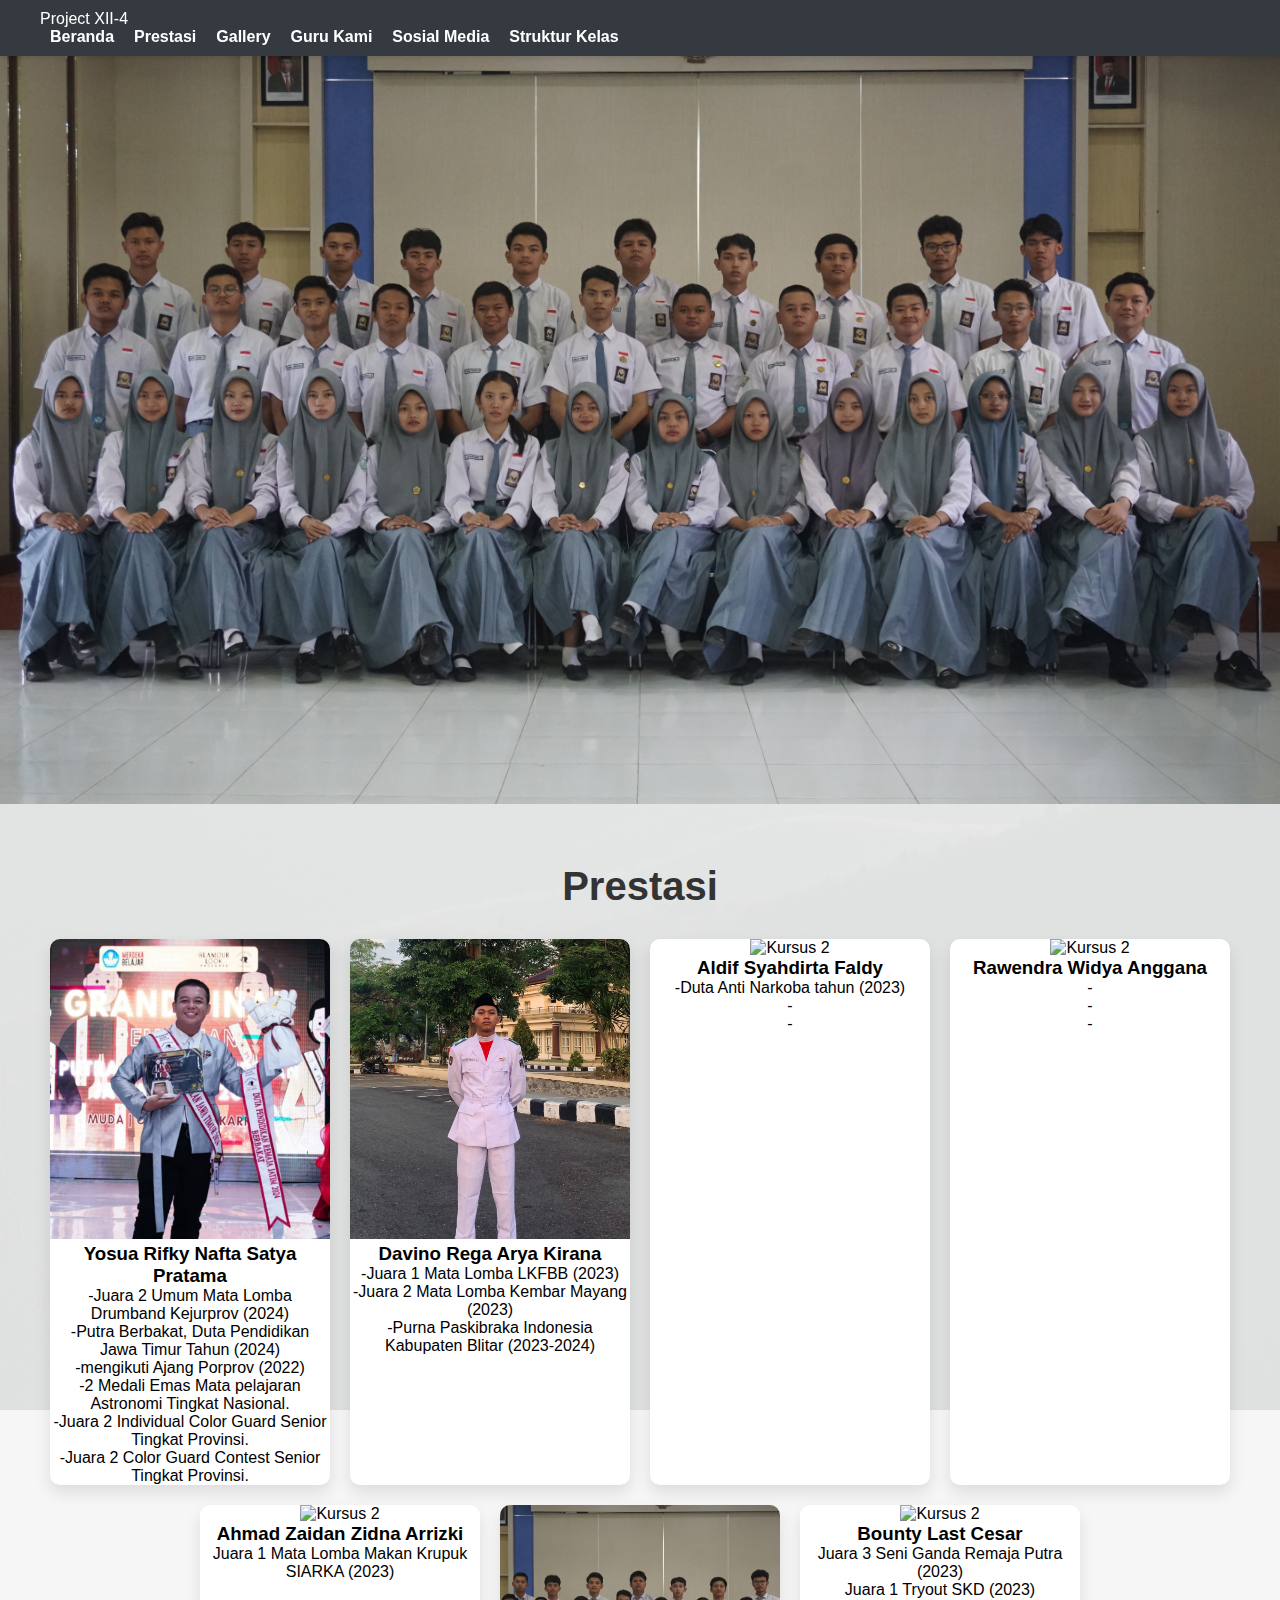
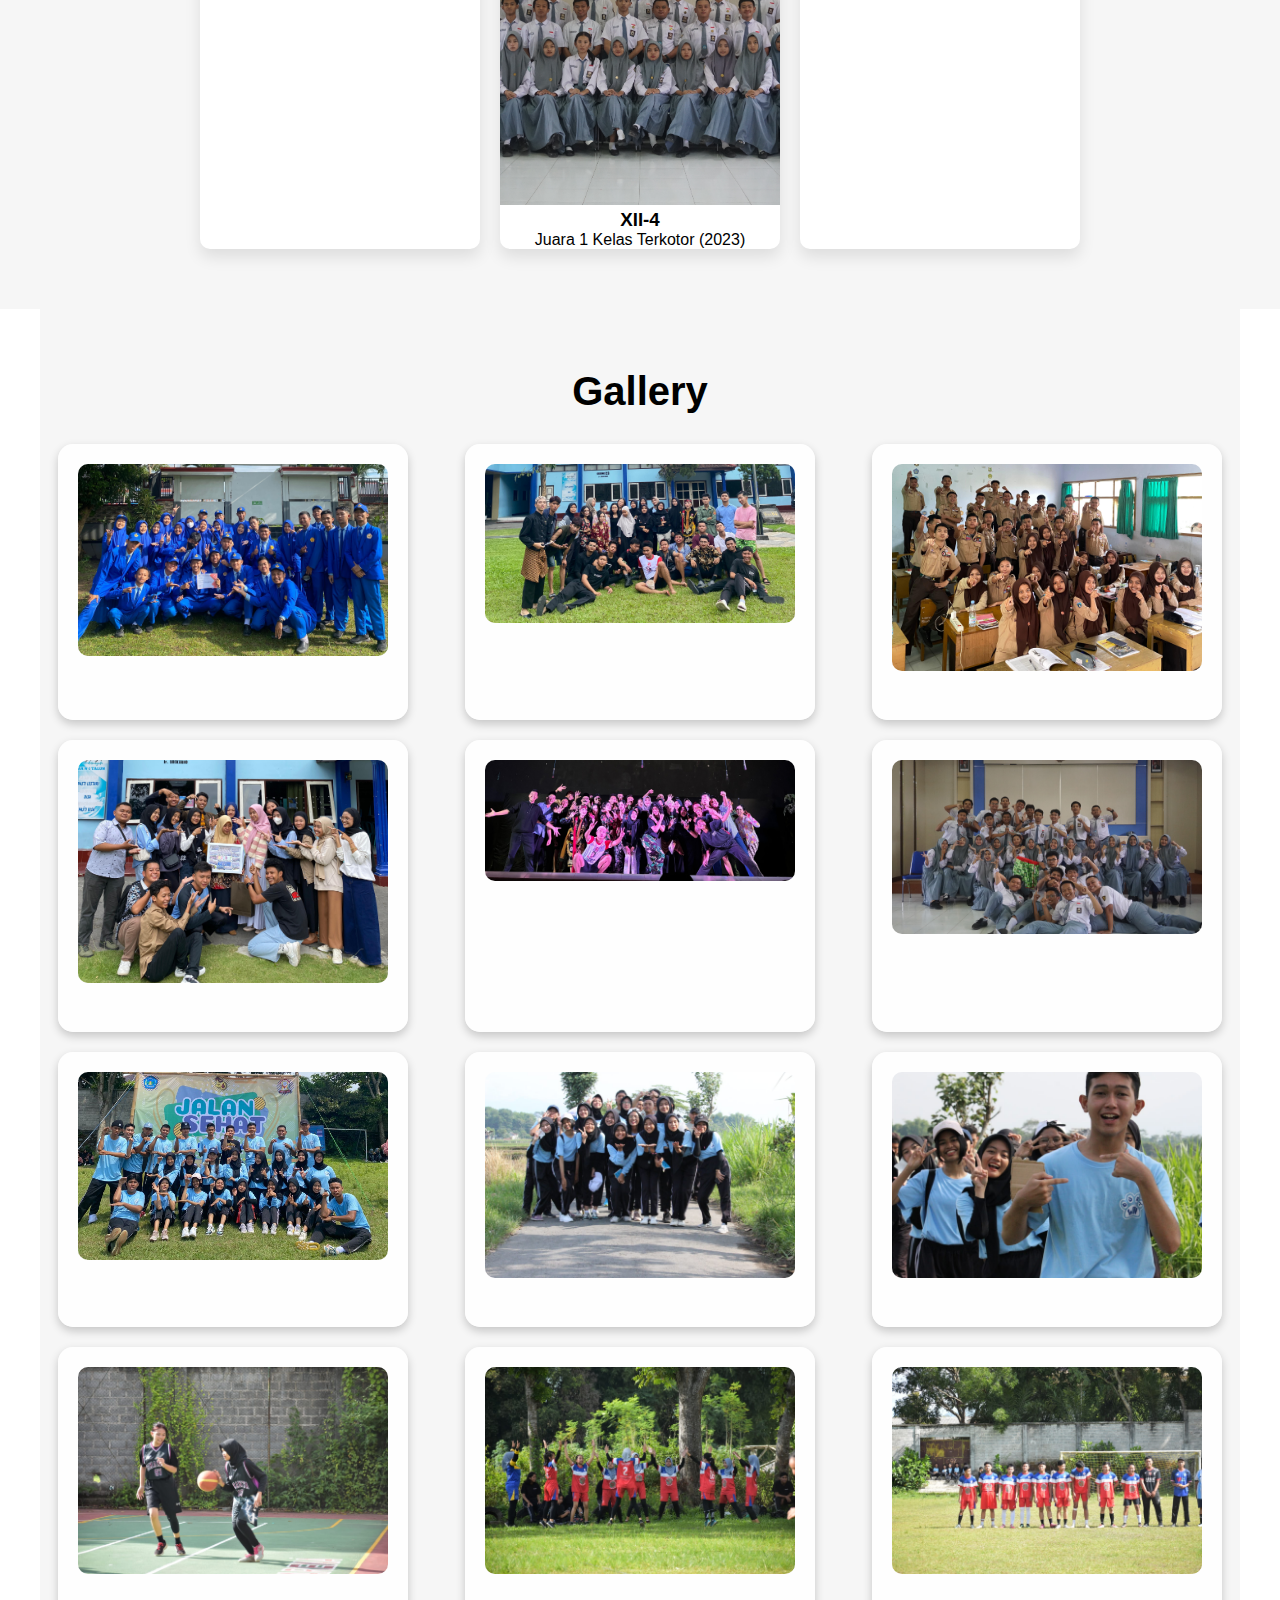
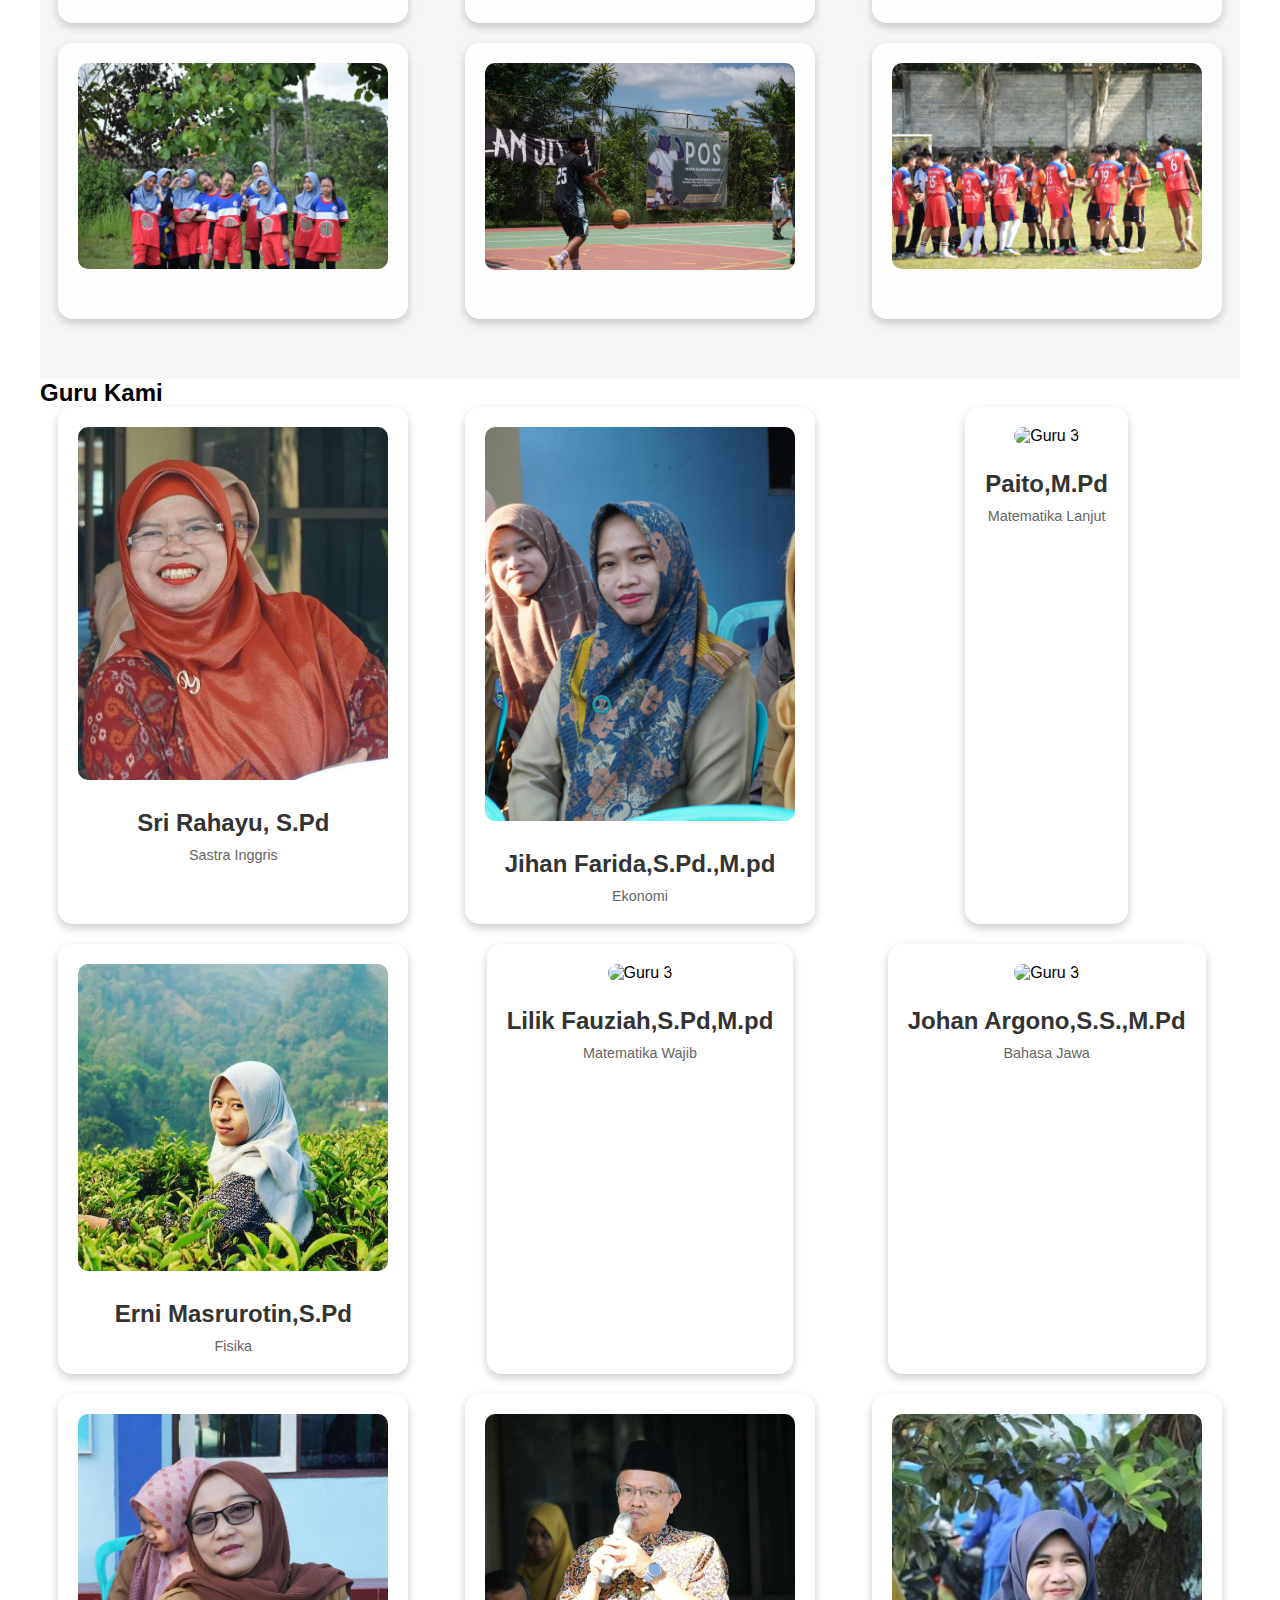
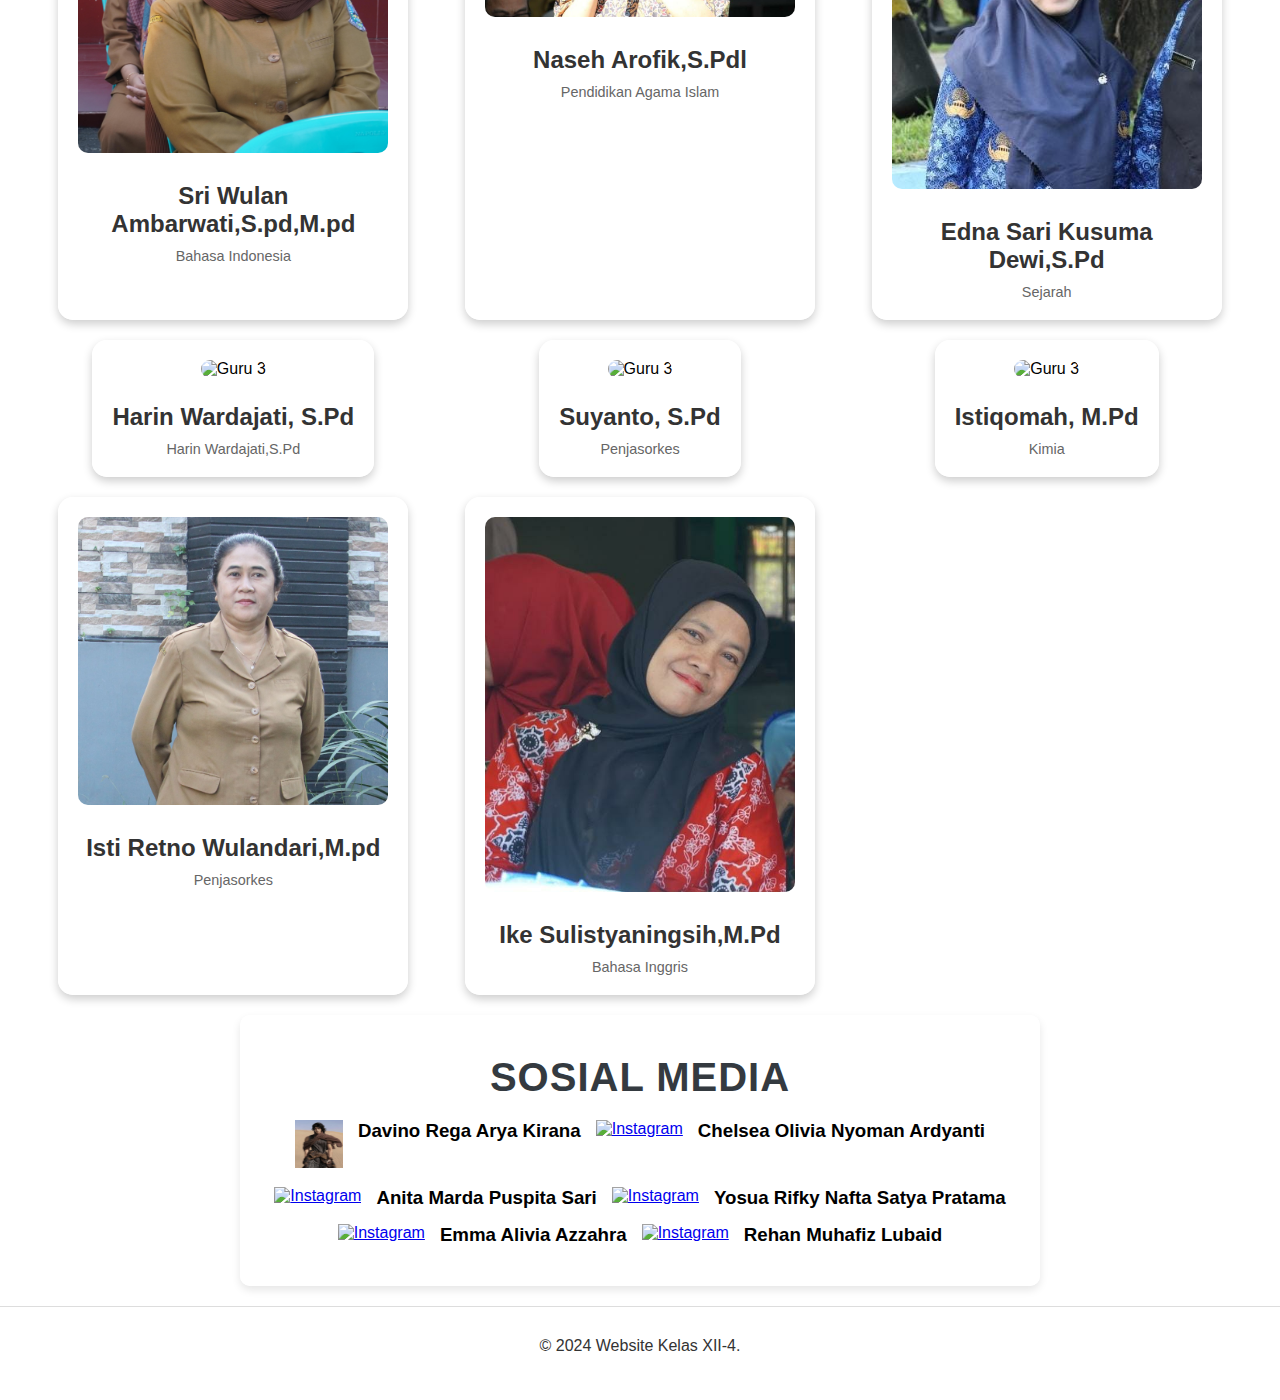
==== index.html @ aed776ad "Add files via upload" ====
<!DOCTYPE html>
<html lang="en">
<head>
    <meta charset="UTF-8">
    <meta name="viewport" content="width=device-width, initial-scale=1.0">
    <title>Project XII-4</title>
    <link rel="stylesheet" href="style.css">
</head>
<body>

    <header>
        <div class="container">
            <nav>
                <div class="logo">Project XII-4</div>
                <div class="menu-toggle" id="menuToggle">
                    <span class="bar"></span>
                    <span class="bar"></span>
                    <span class="bar"></span>
                </div>
                <ul class="nav-links" id="navLinks">
                    <li><a href="#home">Beranda</a></li>
                    <li><a href="#kursus">Prestasi</a></li>
                    <li><a href="#testimoni">Gallery</a></li>
                    <li><a href="#guru">Guru Kami</a></li>
                    <li><a href="#sosial-media">Sosial Media</a></li>
                    <li><a href="datadiri/index.html">Struktur Kelas</a></li>
                </ul>
            </nav>
        </div>
    </header>


    <div class="banner-card">
        <div>WELCOMEEEE</div>
         <div class="banner-text">
        <h4>PUSAT INFORMASI</h4>
        <p>TESTT</p>
        <div>
    </div>


    <section id="home" class="hero">
        <div class="hero-slider">
            <div class="slide active" style="background-image: url('assets/FOTO\ KELASSS.JPG');"></div>
            <div class="slide" style="background-image: url('/assets/FOTO\ KELAS\ 2.JPG');"></div>
            <div class="slide" style="background-image: url('/assets/FOTO\ KELAS\ 3.JPG');"></div>
        </div>
    </section>
    

    <!-- Kursus Populer -->
    <section id="kursus" class="courses">
        <div class="courses-header">
            <h2>Prestasi</h2>
        <div class="course-grid">
            <div class="course-card">
                <img src="/assets/YOSUA.jpeg" alt="Kursus 1">
                <h3>Yosua Rifky Nafta Satya Pratama</h3>
                <p>-Juara 2 Umum Mata Lomba Drumband Kejurprov (2024)</p>
                <p>-Putra Berbakat, Duta Pendidikan Jawa Timur Tahun (2024)</p> 
                <p>-mengikuti Ajang Porprov (2022)</p>
                <p>-2 Medali Emas Mata pelajaran Astronomi Tingkat Nasional.</p> 
                <p>-Juara 2 Individual Color Guard Senior Tingkat Provinsi.</p>
                <p>-Juara 2 Color Guard Contest Senior Tingkat Provinsi.</p>
            </div>
            <div class="course-card">
                <img src="/assets/Davino.jpeg" alt="Kursus 2">
                <h3>Davino Rega Arya Kirana</h3>
                <p>-Juara 1 Mata Lomba LKFBB (2023)</p>
                <p>-Juara 2 Mata Lomba Kembar Mayang (2023)</p>
                <p>-Purna Paskibraka Indonesia Kabupaten Blitar (2023-2024)</p>
            </div>
            <div class="course-card">
                <img src="/assets/Aldif.jpg" alt="Kursus 2">
                <h3>Aldif Syahdirta Faldy</h3>
                <p>-Duta Anti Narkoba tahun (2023)</p>
                <p>-</p>
                <p>-</p>
            </div>
            <div class="course-card">
                <img src="/assets/RAWEN PPS.jpg" alt="Kursus 2">
                <h3>Rawendra Widya Anggana</h3>
                <p>-</p>
                <p>-</p>
                <p>-</p>
            </div>
            <div class="course-card">
                <img src="/assets/Zidan BROMO.jpg" alt="Kursus 2">
                <h3>Ahmad Zaidan Zidna Arrizki</h3>
                <p>Juara 1 Mata Lomba Makan Krupuk SIARKA (2023)</p>
            </div>
            <div class="course-card">
                <img src="/assets/FOTO KELASSS.JPG" alt="Kursus 2">
                <h3>XII-4</h3>
                <p>Juara 1 Kelas Terkotor (2023)</p>
            </div>
            <div class="course-card">
                <img src="/assets/Bounty.jpg" alt="Kursus 2">
                <h3>Bounty Last Cesar</h3>
                <p>Juara 3 Seni Ganda Remaja Putra (2023)</p>
                <p>Juara 1 Tryout SKD (2023)</p>
                <p></p>
            </div>
            <!-- Tambahkan lebih banyak kartu kursus sesuai kebutuhan -->
        </div>
    </section>

    <!-- Testimoni -->
    <section id="testimoni" class="testimonials container">
        <h2>Gallery</h2>
        <div class="grid">
            <div class="grid-item">
                <img src="/assets/WhatsApp Image 2024-07-26 at 15.56.07.jpg" alt="Testimoni 1">
                <h3></h3>
                <p></p>
            </div>
            <div class="grid-item">
                <img src="/assets/WhatsApp Image 2024-07-26 at 15.56.05.jpg" alt="Testimoni 2">
                <h3></h3>
                <p></p>
            </div>
            <div class="grid-item">
                <img src="assets/foto dikelas.jpeg" alt="Testimoni 3">
                <h3></h3>
                <p></p>
            </div>
            <div class="grid-item">
                <img src="/assets/Gallery 1.jpeg" alt="Testimoni 1">
                <h3></h3>
                <p></p>
            </div>
            <div class="grid-item">
                <img src="/assets/Gallery 2.jpeg" alt="Testimoni 1">
                <h3></h3>
                <p></p>
            </div>
            <div class="grid-item">
                <img src="/assets/FOTO KELAS 2.JPG" alt="Testimoni 1">
                <h3></h3>
                <p></p>
            </div>
            <div class="grid-item">
                <img src="/assets/JALAN SEHAT 1 (1).jpeg" alt="Testimoni 1">
                <h3></h3>
                <p></p>
            </div>
            <div class="grid-item">
                <img src="/assets/JALAN SEHAT 2.jpeg" alt="Testimoni 1">
                <h3></h3>
                <p></p>
            </div>
            <div class="grid-item">
                <img src="/assets/JALAN SEHAT 3.jpeg" alt="Testimoni 1">
                <h3></h3>
                <p></p>
            </div>
            <div class="grid-item">
                <img src="/assets/POS 1.jpeg" alt="Testimoni 1">
                <h3></h3>
                <p></p>
            </div>
            <div class="grid-item">
                <img src="/assets/POS 2.jpeg" alt="Testimoni 1">
                <h3></h3>
                <p></p>
            </div>
            <div class="grid-item">
                <img src="/assets/POS 3.jpeg" alt="Testimoni 1">
                <h3></h3>
                <p></p>
            </div>
            <div class="grid-item">
                <img src="/assets/POS 4.jpeg" alt="Testimoni 1">
                <h3></h3>
                <p></p>
            </div>
            <div class="grid-item">
                <img src="/assets/POS 5.jpeg" alt="Testimoni 1">
                <h3></h3>
                <p></p>
            </div>
            <div class="grid-item">
                <img src="/assets/POS 6.jpeg" alt="Testimoni 1">
                <h3></h3>
                <p></p>
            </div>
        </div>
    </section>

    <!-- Guru Kami -->
    <section id="guru" class="teachers container">
        <h2>Guru Kami</h2>
        <div class="grid">
            <!-- Template untuk setiap guru -->
            <div class="grid-item">
                <img src="/assets/srii.jpeg" alt="Guru 1">
                <h3>Sri Rahayu, S.Pd</h3>
                <p>Sastra Inggris</p>
            </div>
            <div class="grid-item">
                <img src="/assets/jihan.jpeg" alt="Guru 2">
                <h3>Jihan Farida,S.Pd.,M.pd</h3>
                <p>Ekonomi</p>
            </div>
            <div class="grid-item">
                <img src="/assets/IMG_2335.JPG" alt="Guru 3">
                <h3>Paito,M.Pd</h3>
                <p>Matematika Lanjut</p>
            </div>
            <div class="grid-item">
                <img src="/assets/erni.jpeg" alt="Guru 3">
                <h3>Erni Masrurotin,S.Pd</h3>
                <p>Fisika</p>
            </div>
            <div class="grid-item">
                <img src="/assets/IMG_2335.JPG" alt="Guru 3">
                <h3>Lilik Fauziah,S.Pd,M.pd</h3>
                <p>Matematika Wajib</p>
            </div>
            <div class="grid-item">
                <img src="/assets/IMG_2335.JPG" alt="Guru 3">
                <h3>Johan Argono,S.S.,M.Pd</h3>
                <p>Bahasa Jawa</p>
            </div>
            <div class="grid-item">
                <img src="/assets/BINA.jpg" alt="Guru 3">
                <h3>Sri Wulan Ambarwati,S.pd,M.pd</h3>
                <p>Bahasa Indonesia</p>
            </div>
            <div class="grid-item">
                <img src="/assets/naseh.jpeg" alt="Guru 3">
                <h3>Naseh Arofik,S.Pdl</h3>
                <p>Pendidikan Agama Islam</p>
            </div>
            <div class="grid-item">
                <img src="/assets/Edna.jpeg" alt="Guru 3">
                <h3>Edna Sari Kusuma Dewi,S.Pd</h3>
                <p>Sejarah</p>
            </div>
            <div class="grid-item">
                <img src="/assets/IMG_2335.JPG" alt="Guru 3">
                <h3>Harin Wardajati, S.Pd</h3>
                <p>Harin Wardajati,S.Pd</p>
            </div>
            <div class="grid-item">
                <img src="/assets/IMG_2335.JPG" alt="Guru 3">
                <h3>Suyanto, S.Pd</h3>
                <p>Penjasorkes</p>
            </div>
            <div class="grid-item">
                <img src="/assets/IMG_2335.JPG" alt="Guru 3">
                <h3>Istiqomah, M.Pd</h3>
                <p>Kimia</p>
            </div>
            <div class="grid-item">
                <img src="/assets/isti.jpeg" alt="Guru 3">
                <h3>Isti Retno Wulandari,M.pd</h3>
                <p>Penjasorkes</p>
            </div>
            <div class="grid-item">
                <img src="/assets/ike.jpeg" alt="Guru 3">
                <h3>Ike Sulistyaningsih,M.Pd</h3>
                <p>Bahasa Inggris</p>
            </div>
        </div>
    </section>
    
    <!-- Sosial Media -->
    <section id="sosial-media" class="social-media container">
        <h2>Sosial Media</h2>
        <div class="social-icons">
            <a href="https://www.instagram.com/dra_kiranaaa/" class="social-icon" target="_blank"><img src="assets/icon.png" alt="Instagram"></a> 
            <h3>Davino Rega Arya Kirana</h3>
            <a href="https://www.instagram.com/chelseardynt/" class="social-icon" target="_blank"><img src="https://scontent.cdninstagram.com/v/t51.2885-19/452177907_7830671137048100_6899305562831163221_n.jpg?stp=dst-jpg_s80x80&_nc_cat=107&ccb=1-7&_nc_sid=3fd06f&_nc_ohc=zxPXDrH2SLcQ7kNvgGbokZ4&_nc_ht=scontent.cdninstagram.com&oh=00_AYDyW2tWlKof7FkHoY-b7_nAVljpa1DXGkgGvHZklezdYQ&oe=66AA86E3" alt="Instagram"></a>
            <h3>Chelsea Olivia Nyoman Ardyanti</h3>
            <a href="https://www.instagram.com/anitamarda_/" class="social-icon" target="_blank"><img src="https://img.icons8.com/fluent/48/000000/instagram-new.png" alt="Instagram"></a>
            <h3>Anita Marda Puspita Sari</h3>
            <a href="https://www.instagram.com/yosuarifkynafta/" class="social-icon" target="_blank"><img src="https://scontent.cdninstagram.com/v/t51.2885-19/452448832_1517114635897820_7133391046329124006_n.jpg?stp=dst-jpg_s80x80&_nc_cat=109&ccb=1-7&_nc_sid=3fd06f&_nc_ohc=gJ-OhPt82D4Q7kNvgHntfuH&_nc_ht=scontent.cdninstagram.com&oh=00_AYCxPvTDeuWaJszYFnM_rV_KKWFL8iDPo3Gkz4ctJ8NTLQ&oe=66AAA448" alt="Instagram"></a>
            <h3>Yosua Rifky Nafta Satya Pratama</h3>
            <a href="https://instagram.com" class="social-icon" target="_blank"><img src="https://img.icons8.com/fluent/48/000000/instagram-new.png" alt="Instagram"></a>
            <h3>Emma Alivia Azzahra</h3>
            <a href="https://instagram.com" class="social-icon" target="_blank"><img src="https://img.icons8.com/fluent/48/000000/instagram-new.png" alt="Instagram"></a>
            <h3>Rehan Muhafiz Lubaid</h3>
        </div>
    </section>

    <footer>
        <div class="container">
            <p>© 2024 Website Kelas XII-4.</p>
        </div>
    </footer>

    <script src="scripts.js"></script>
</body>
</html>
---- style.css ----
/* Global Styles */
* {
    margin: 0;
    padding: 0;
    box-sizing: border-box;
    font-family: 'Arial', sans-serif;
}

body {
    background: url('/assets/ivana-cajina-HDd-NQ_AMNQ-unsplash.jpg') no-repeat center center fixed;
    background-size: cover;
    margin: 0;
    font-family: Arial, sans-serif;
}


.banner-card{
    position: relative;
}

.banner text{
    position: absolute;
    top: 0%;
    color: #fff;
    padding: 10px;
}






/* Container */
.container {
    width: 1200px;
    max-width: 1200px;
    margin: 0 auto;
}


/* Navbar Styles */
header {
    background: #343a40;
    color: #fff;
    padding: 10px 40px;
    box-shadow: 0 2px 4px rgba(0,0,0,0.1);
    position: fixed;
    width: 100%;
    z-index: 1000;
}

header .container {
    display: flex;
    justify-content: space-between;
    align-items: center;
    max-width: 1200px;
    margin: 0 auto;
}

header .logo h1 {
    margin: 0;
    font-size: 18px;
    letter-spacing: 1px;
}

header nav ul {
    list-style: none;
    margin: 0;
    padding: 0;
    display: flex;
    align-items: center;
    flex-wrap: nowrap; /* Prevent wrapping */
}

header nav ul li {
    margin: 0 10px;
}

header nav ul li a {
    color: #fff;
    text-decoration: none;
    font-weight: bold;
}

header nav ul li a:hover {
    text-decoration: underline;
}

/* Responsive Navbar */
@media (max-width: 768px) {
    header .container {
        flex-direction: column;
        align-items: center;
    }

    header nav ul {
        flex-direction: row;
        overflow-x: auto; /* Enable horizontal scroll */
    }

    header nav ul li {
        margin: 0 5px;
    }
}


/* Hero Slider Styles */
.hero {
    position: center;
    height: 750px;
    overflow: hidden;
}

.hero-slider {
    display: flex;
    height: 100%;
    transition: transform 0.5s ease-in-out;
}

.slide {
    min-width: 100%;
    height: 100%;
    background-size: cover;
    background-position: center;
}

.slide.active {
    transform: translateX(0);
}

.slide:not(.active) {
    display: none;
}



.btn-primary {
    display: inline-block;
    padding: 12px 25px;
    background: #f39c12;
    color: #fff;
    text-decoration: none;
    border-radius: 5px;
    font-size: 1.2em;
    transition: background 0.3s, transform 0.3s;
}

.btn-primary:hover {
    background: #e67e22;
    transform: scale(1.05);
}

.courses {
    padding: 50px 20px;
    background: rgba(255, 255, 255, 0.8); /* Background putih dengan transparansi */
    text-align: center;
}

.courses h2 {
    margin-bottom: 30px;
    font-size: 2.5rem;
    color: #333;
}

.course-grid {
    display: flex;
    flex-wrap: wrap;
    justify-content: center; /* Memusatkan grid secara horizontal */
    gap: 20px;
}

.course-card {
    background: #fff; /* Warna latar belakang kartu */
    border-radius: 10px;
    box-shadow: 0 8px 16px rgba(0, 0, 0, 0.1);
    overflow: hidden;
    text-align: center;
    width: 280px; /* Ukuran tetap untuk kartu */
    transition: transform 0.3s ease, box-shadow 0.3s ease;
}

.course-card img {
    width: 100%;
    height: 300px; /* Tinggi tetap untuk gambar */
    object-fit: cover;
}


/* Courses & Testimonials */
.courses, .testimonials, .social-media {
    padding: 60px 0;
    background: rgba(245, 245, 245, 0.9); /* Semi-transparent background */
}

.courses h2, .testimonials h2, .social-media h2 {
    text-align: center;
    margin-bottom: 30px;
    font-size: 2.5em;
}

.grid {
    display: grid;
    grid-template-columns: repeat(auto-fill, minmax(300px, 1fr));
    gap: 20px;
    justify-items: center;
}

.grid-item {
    background: rgba(255, 255, 255, 0.9); /* Slightly opaque white background */
    border-radius: 15px;
    overflow: hidden;
    box-shadow: 0 4px 10px rgba(0,0,0,0.2);
    text-align: center;
    padding: 20px;
    transition: transform 0.3s, box-shadow 0.3s;
    max-width: 350px;
}

.grid-item img {
    width: 100%;
    height: auto;
    border-radius: 10px;
    margin-bottom: 15px;
}

.grid-item h3 {
    margin: 10px 0;
    font-size: 1.5em;
    color: #333;
}

.grid-item p {
    font-size: 0.9em;
    color: #666;
}

.grid-item:hover {
    transform: translateY(-10px);
    box-shadow: 0 6px 15px rgba(0,0,0,0.3);
}

/* Styling untuk bagian Sosial Media */
.social-media {
    padding: 40px 20px;
    background: rgba(255, 255, 255, 0.9); /* Transparan */
    border-radius: 10px;
    box-shadow: 0 4px 8px rgba(0, 0, 0, 0.1);
    text-align: center;
    margin: 20px auto;
    max-width: 800px; /* Sesuaikan lebar maksimal */
    position: relative; /* Menambahkan posisi relatif untuk dekorasi */
}

.social-media h2 {
    font-size: 2.5em;
    color: #343a40;
    margin-bottom: 20px;
    text-transform: uppercase;
    letter-spacing: 1px;
    position: relative; /* Menambahkan posisi relatif untuk dekorasi */
    z-index: 1;
}

.social-icons {
    display: flex;
    justify-content: center;
    flex-wrap: wrap;
    gap: 15px; /* Spasi antar ikon */
    position: relative; /* Menambahkan posisi relatif untuk dekorasi */
    z-index: 1;
}

.social-icon {
    display: inline-block;
    transition: transform 0.3s, box-shadow 0.3s;
}

.social-icon img {
    width: 48px;
    height: 48px;
}

.social-icon:hover {
    transform: scale(1.1);
    box-shadow: 0 4px 8px rgba(0, 0, 0, 0.2);
}

.decoration {
    position: absolute;
    top: -20px;
    left: 0;
    width: 100%;
    display: flex;
    justify-content: space-around;
    pointer-events: none; /* Menonaktifkan interaksi dengan dekorasi */
}

.decoration-img {
    opacity: 0.7;
    transition: opacity 0.3s;
}

.decoration-img:hover {
    opacity: 1;
}

@media (max-width: 768px) {
    .social-media {
        padding: 20px 10px;
    }

    .social-icons {
        gap: 10px;
    }
}



/* Footer */
footer {
    background: rgba(255, 255, 255, 0.9); /* Slightly opaque */
    color: #333;
    text-align: center;
    padding: 30px 0;
    border-top: 1px solid #ddd;
}

footer p {
    margin-bottom: 15px;
    font-size: 1em;
}

footer .social-icons-footer {
    display: flex;
    justify-content: center;
    gap: 15px;
    padding: 15px 0;
}

footer .social-icons-footer a {
    display: inline-block;
    width: 35px;
    height: 35px;
}

footer .social-icons-footer img {
    width: 100%;
    height: 100%;
    object-fit: cover;
}

/* Animations */
@keyframes fadeInUp {
    from {
        opacity: 0;
        transform: translateY(20px);
    }
    to {
        opacity: 1;
        transform: translateY(0);
    }
}

/* Responsive Design */
@media (max-width: 768px) {
    .container {
        width: 95%;
    }

    header {
        padding: 10px 0;
    }

    nav ul {
        text-align: center;
    }

    nav ul li {
        display: inline-block;
        margin: 5px 10px;
    }

    .hero h1 {
        font-size: 2em;
    }

    .hero p {
        font-size: 1em;
    }

    .grid-item {
        padding: 15px;
    }

    .social-icons {
        gap: 15px;
    }
}

@media (max-width: 480px) {
    .hero h1 {
        font-size: 1.5em;
    }

    .hero p {
        font-size: 0.9em;
    }

    .social-icons {
        flex-direction: column;
        gap: 10px;
    }

    .social-icon {
        width: 40px;
        height: 40px;
    }

    .social-icon img {
        width: 100%;
        height: 100%;
    }

    .container {
        width: 90%;
    }

    footer .social-icons-footer {
        flex-direction: column;
        gap: 10px;
    }

    footer .social-icons-footer a {
        width: 30px;
        height: 30px;
    }

    footer .social-icons-footer img {
        width: 100%;
        height: 100%;
    }
}
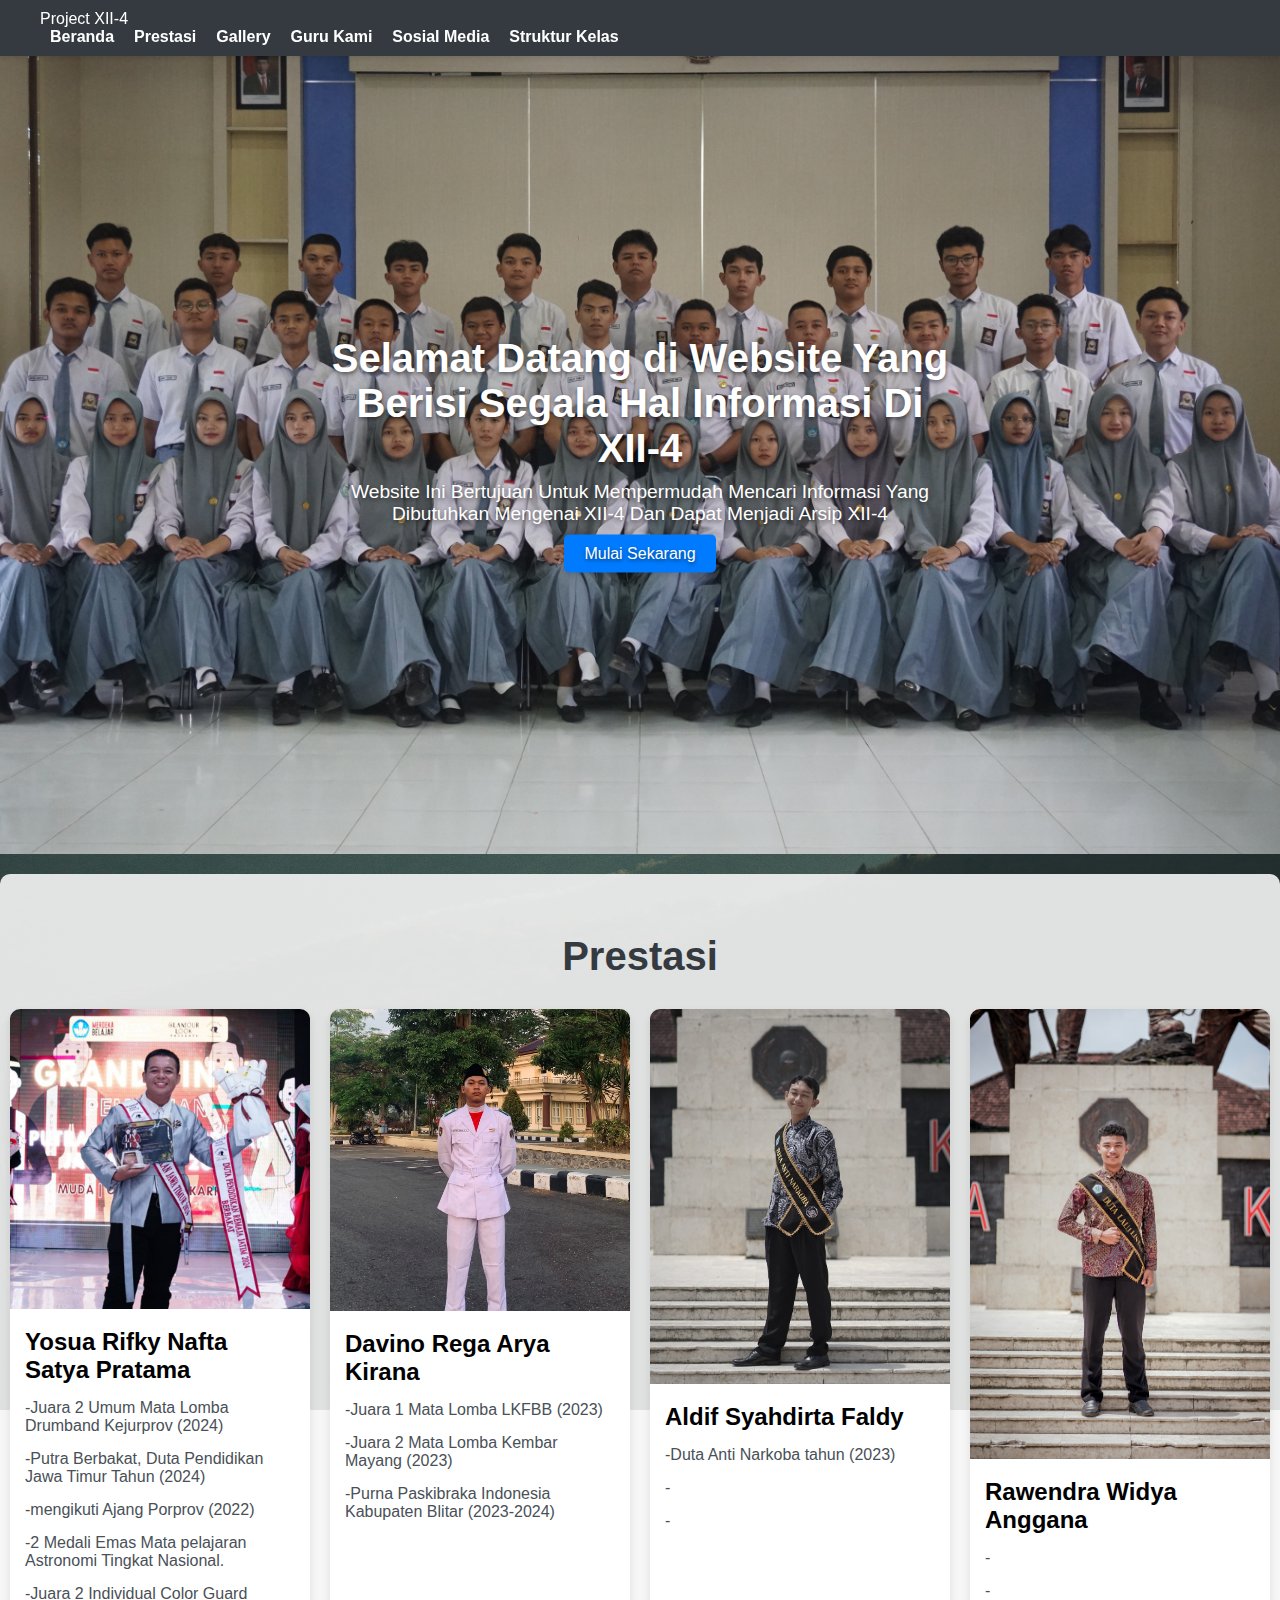
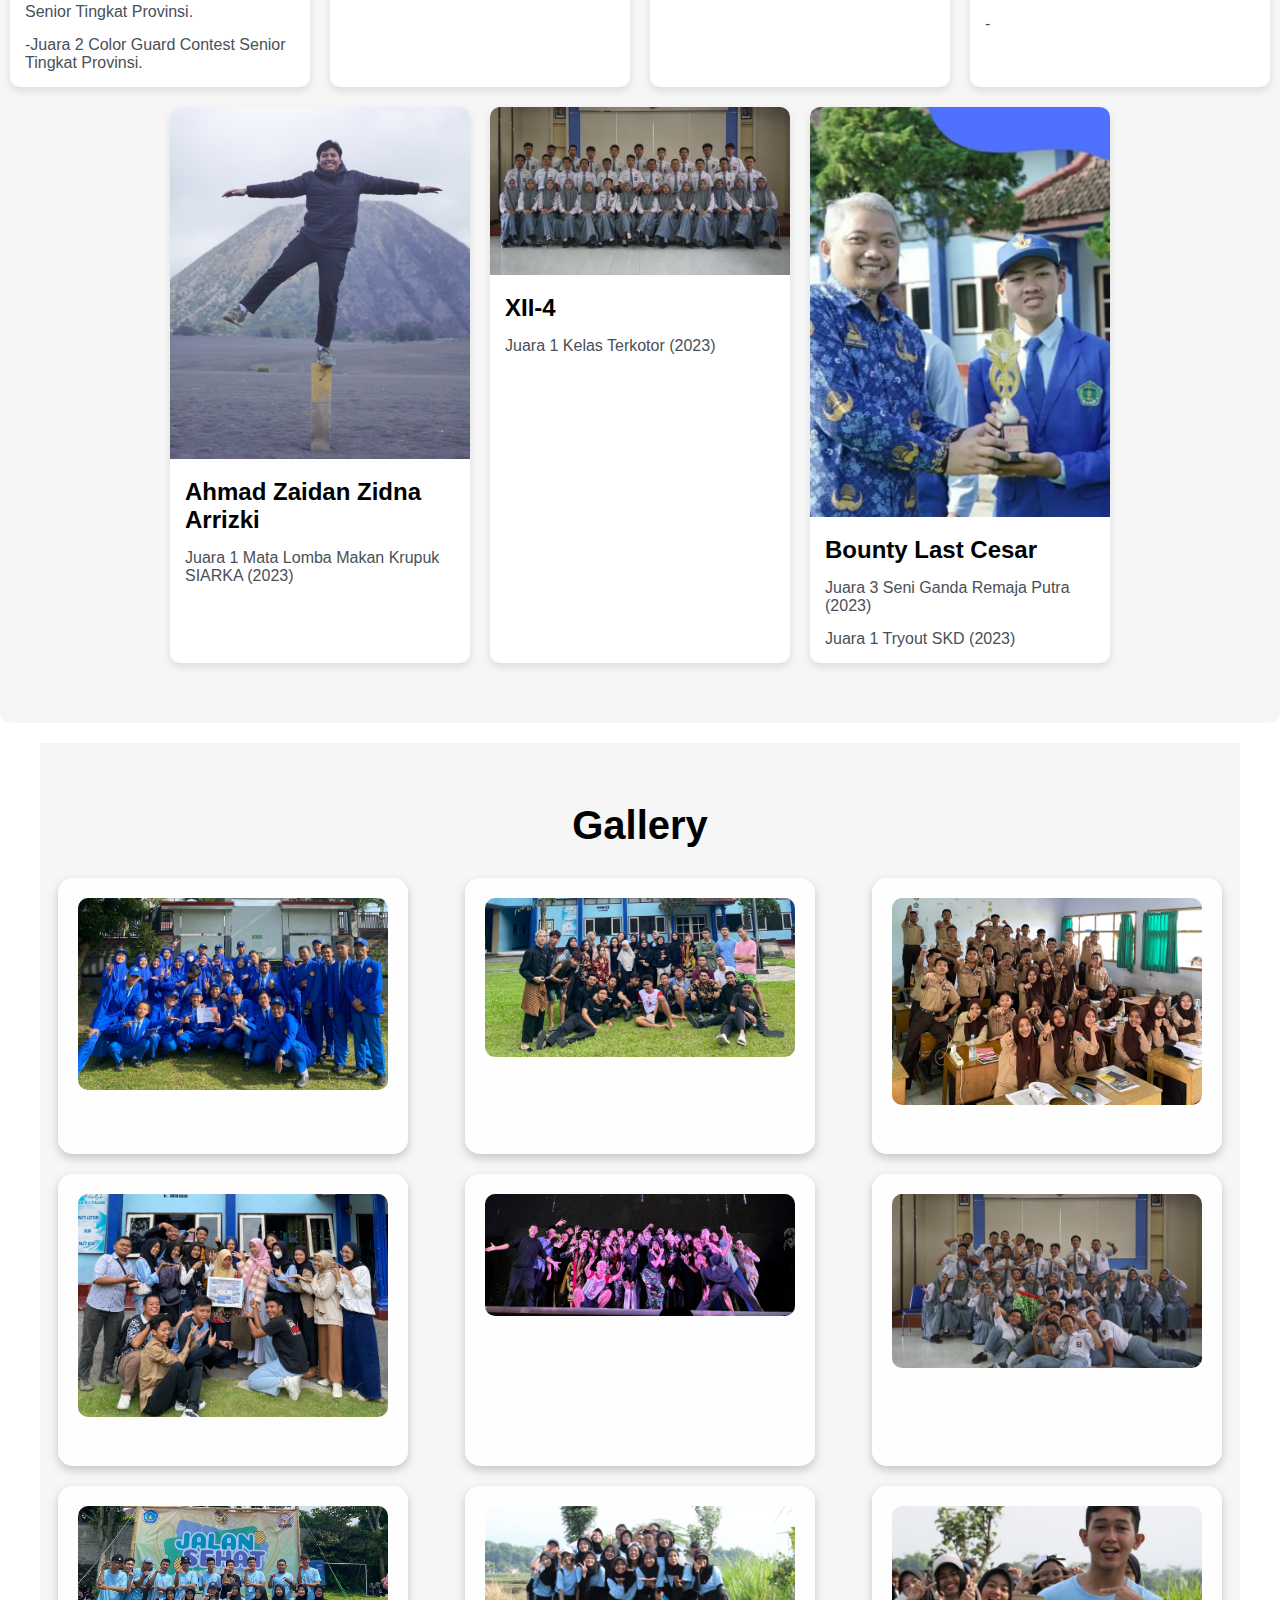
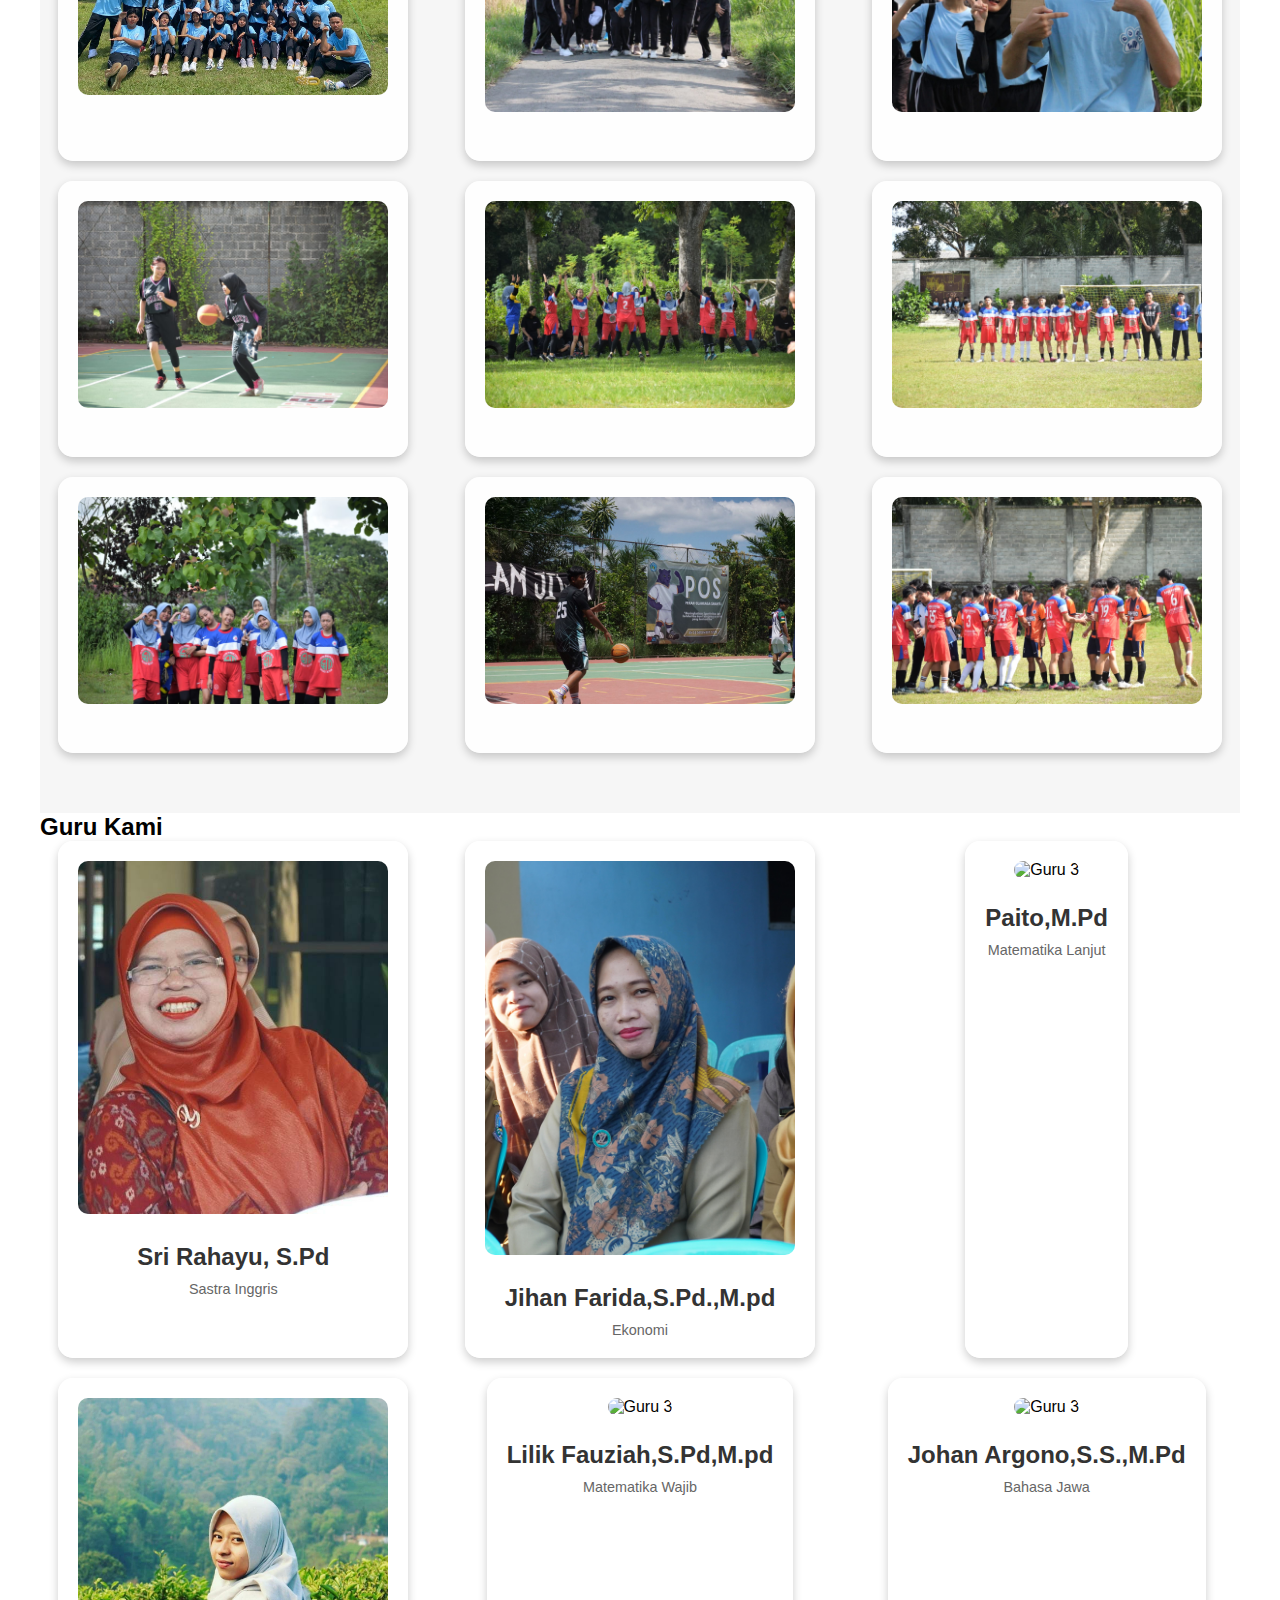
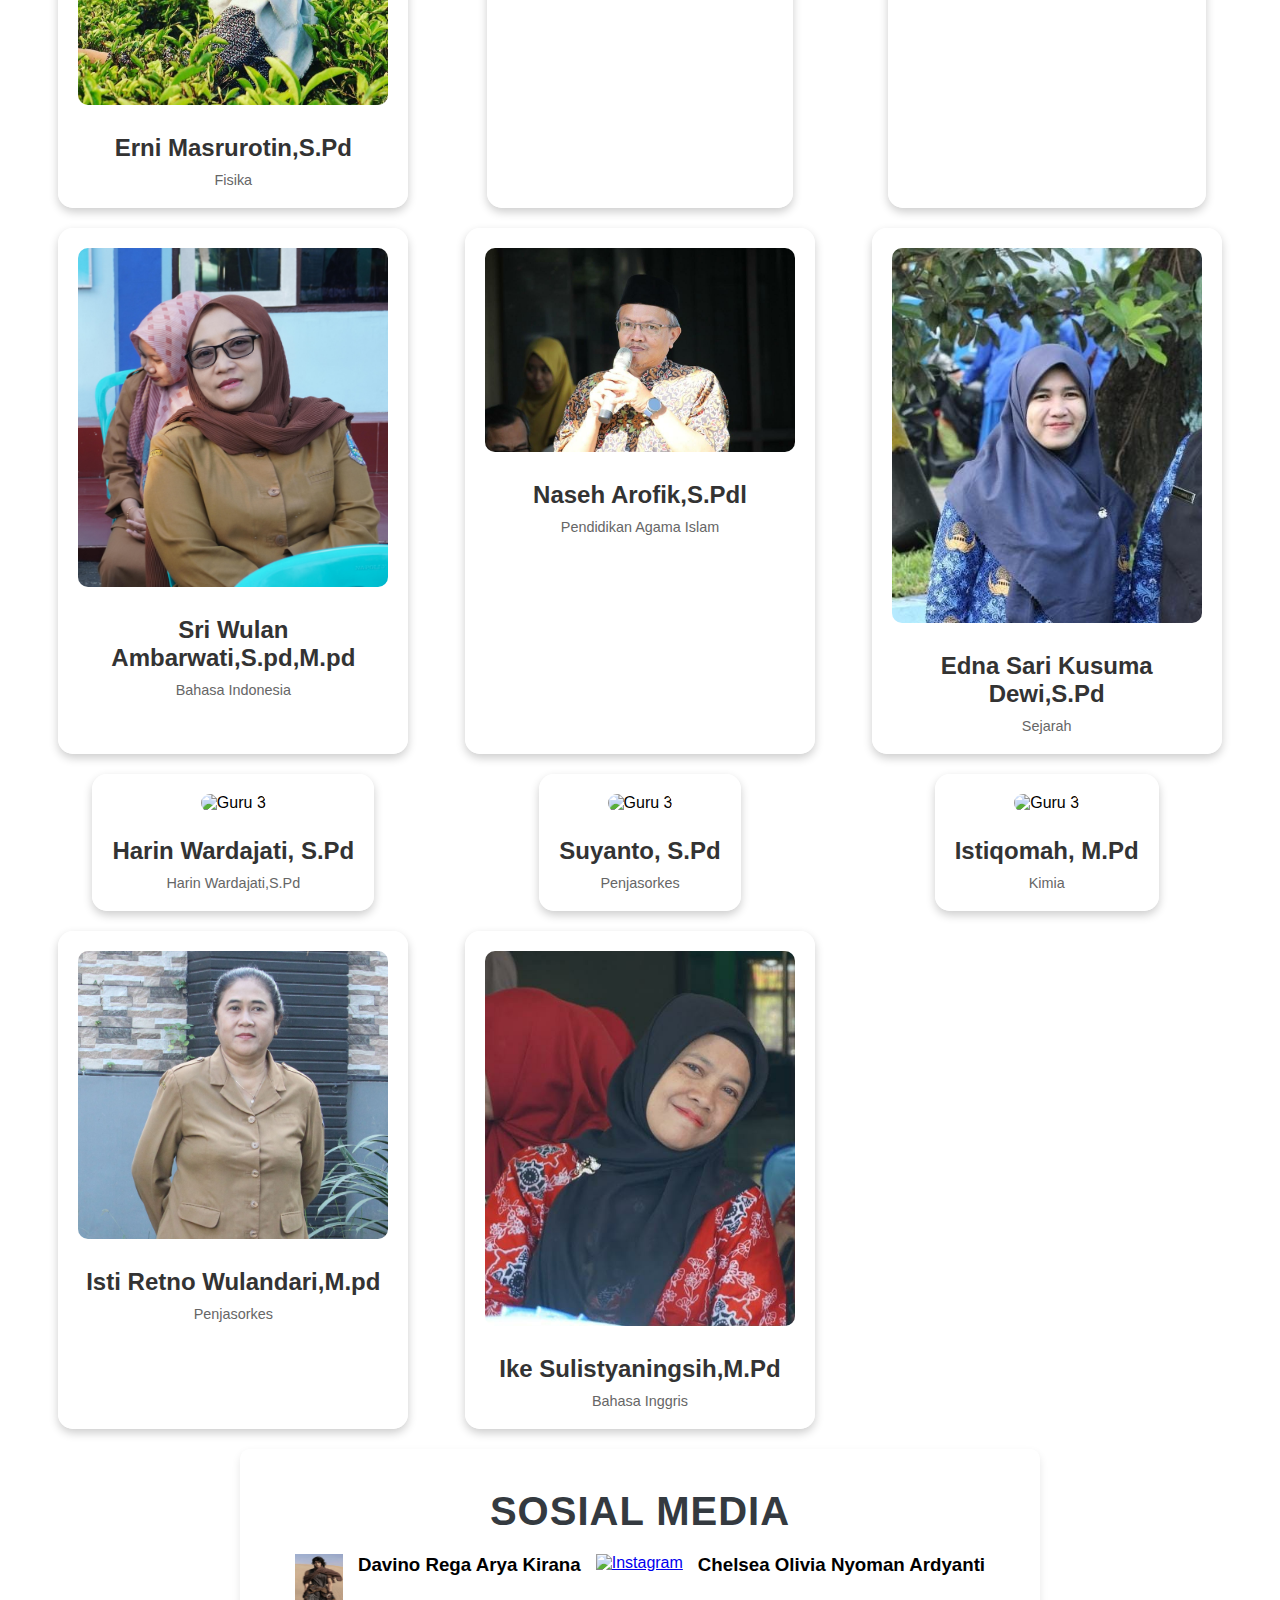
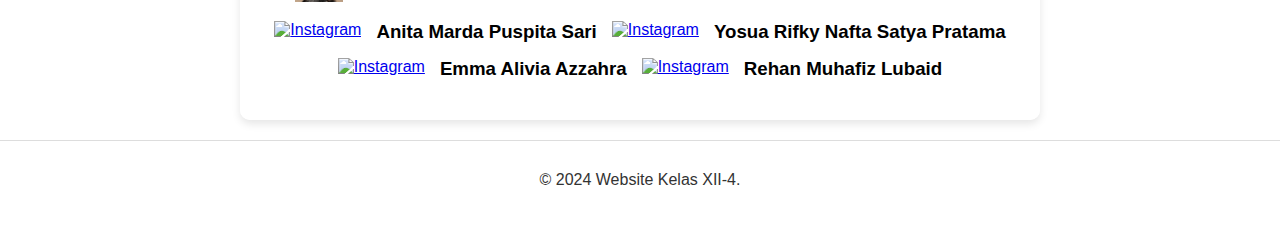
==== commit 4bc4357a: "Add files via upload" ====
--- a/index.html
+++ b/index.html
@@ -41,11 +41,17 @@
 
     <section id="home" class="hero">
         <div class="hero-slider">
-            <div class="slide active" style="background-image: url('assets/FOTO\ KELASSS.JPG');"></div>
+            <div class="slide active" style="background-image: url('/assets/FOTO\ KELASSS.JPG');"></div>
             <div class="slide" style="background-image: url('/assets/FOTO\ KELAS\ 2.JPG');"></div>
             <div class="slide" style="background-image: url('/assets/FOTO\ KELAS\ 3.JPG');"></div>
         </div>
-    </section>
+        <div class="hero-text">
+            <h1>Selamat Datang di Website Yang Berisi Segala Hal Informasi Di XII-4</h1>
+            <p>Website Ini Bertujuan Untuk Mempermudah Mencari Informasi Yang Dibutuhkan Mengenai XII-4 Dan Dapat Menjadi Arsip XII-4</p>
+            <a href="#kursus" class="btn">Mulai Sekarang</a>
+        </div>
+    </section>
+    
     
 
     <!-- Kursus Populer -->
--- a/style.css
+++ b/style.css
@@ -104,11 +104,12 @@
 }
 
 
-/* Hero Slider Styles */
+/* Gaya Hero */
 .hero {
-    position: center;
-    height: 750px;
+    position: relative;
+    height: 800px;
     overflow: hidden;
+    margin-top: 0px; /* Menyesuaikan margin-top untuk header */
 }
 
 .hero-slider {
@@ -132,6 +133,41 @@
     display: none;
 }
 
+/* Gaya Teks Hero */
+.hero-text {
+    position: absolute;
+    top: 50%;
+    left: 50%;
+    transform: translate(-50%, -50%);
+    text-align: center;
+    color: #fff;
+    text-shadow: 0 2px 4px rgba(0, 0, 0, 0.5);
+}
+
+.hero-text h1 {
+    font-size: 2.5em;
+    margin: 0;
+}
+
+.hero-text p {
+    font-size: 1.2em;
+    margin: 10px 0;
+}
+
+.hero-text .btn {
+    display: inline-block;
+    padding: 10px 20px;
+    background-color: #007bff;
+    color: #fff;
+    text-decoration: none;
+    border-radius: 5px;
+    box-shadow: 0 2px 4px rgba(0, 0, 0, 0.1);
+    transition: background-color 0.3s ease;
+}
+
+.hero-text .btn:hover {
+    background-color: #0056b3;
+}
 
 
 .btn-primary {
@@ -151,40 +187,66 @@
 }
 
 .courses {
-    padding: 50px 20px;
-    background: rgba(255, 255, 255, 0.8); /* Background putih dengan transparansi */
     text-align: center;
-}
-
-.courses h2 {
+    padding: 60px 20px;
+    background: rgba(255, 255, 255, 0.8); /* Transparan untuk melihat wallpaper */
+    border-radius: 10px;
+    margin: 20px 0;
+}
+
+.courses-header h2 {
+    font-family: 'Open Sans', sans-serif;
+    font-size: 2.5em;
+    color: #343a40;
+    margin-bottom: 20px;
+}
+
+.courses-image {
+    width: 100%;
+    height: auto;
+    border-radius: 10px;
     margin-bottom: 30px;
-    font-size: 2.5rem;
-    color: #333;
 }
 
 .course-grid {
     display: flex;
+    justify-content: center;
     flex-wrap: wrap;
-    justify-content: center; /* Memusatkan grid secara horizontal */
     gap: 20px;
 }
 
 .course-card {
-    background: #fff; /* Warna latar belakang kartu */
+    background: #fff;
     border-radius: 10px;
-    box-shadow: 0 8px 16px rgba(0, 0, 0, 0.1);
+    box-shadow: 0 4px 8px rgba(0, 0, 0, 0.1);
     overflow: hidden;
-    text-align: center;
-    width: 280px; /* Ukuran tetap untuk kartu */
-    transition: transform 0.3s ease, box-shadow 0.3s ease;
+    max-width: 300px;
+    text-align: left; /* Align text to the left */
+    transition: transform 0.3s ease;
+}
+
+.course-card:hover {
+    transform: translateY(-10px);
 }
 
 .course-card img {
     width: 100%;
-    height: 300px; /* Tinggi tetap untuk gambar */
-    object-fit: cover;
-}
-
+    height: auto;
+}
+
+.course-card h3 {
+    font-family: 'Open Sans', sans-serif;
+    font-size: 1.5em;
+    color: #000000;
+    margin: 15px;
+}
+
+.course-card p {
+    font-family: 'Open Sans', sans-serif;
+    font-size: 1em;
+    color: #495057;
+    margin: 0 15px 15px;
+}
 
 /* Courses & Testimonials */
 .courses, .testimonials, .social-media {
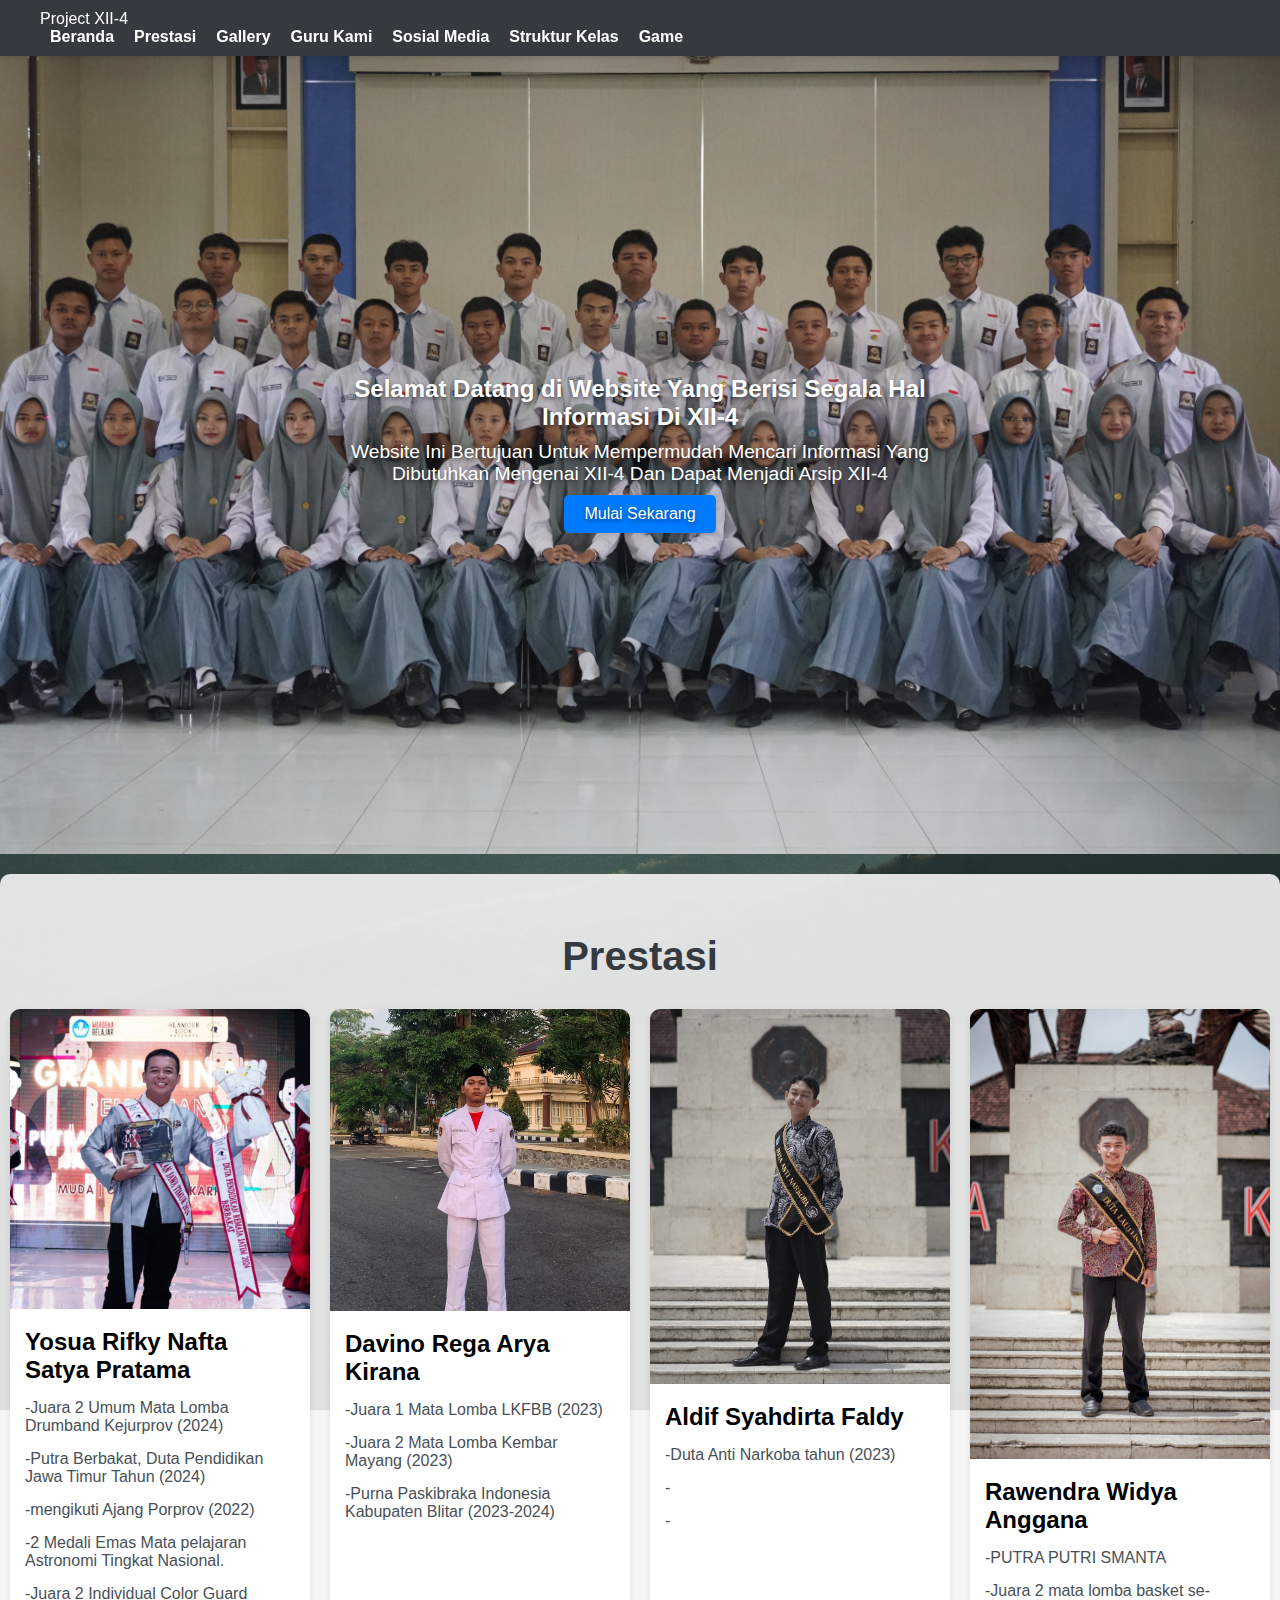
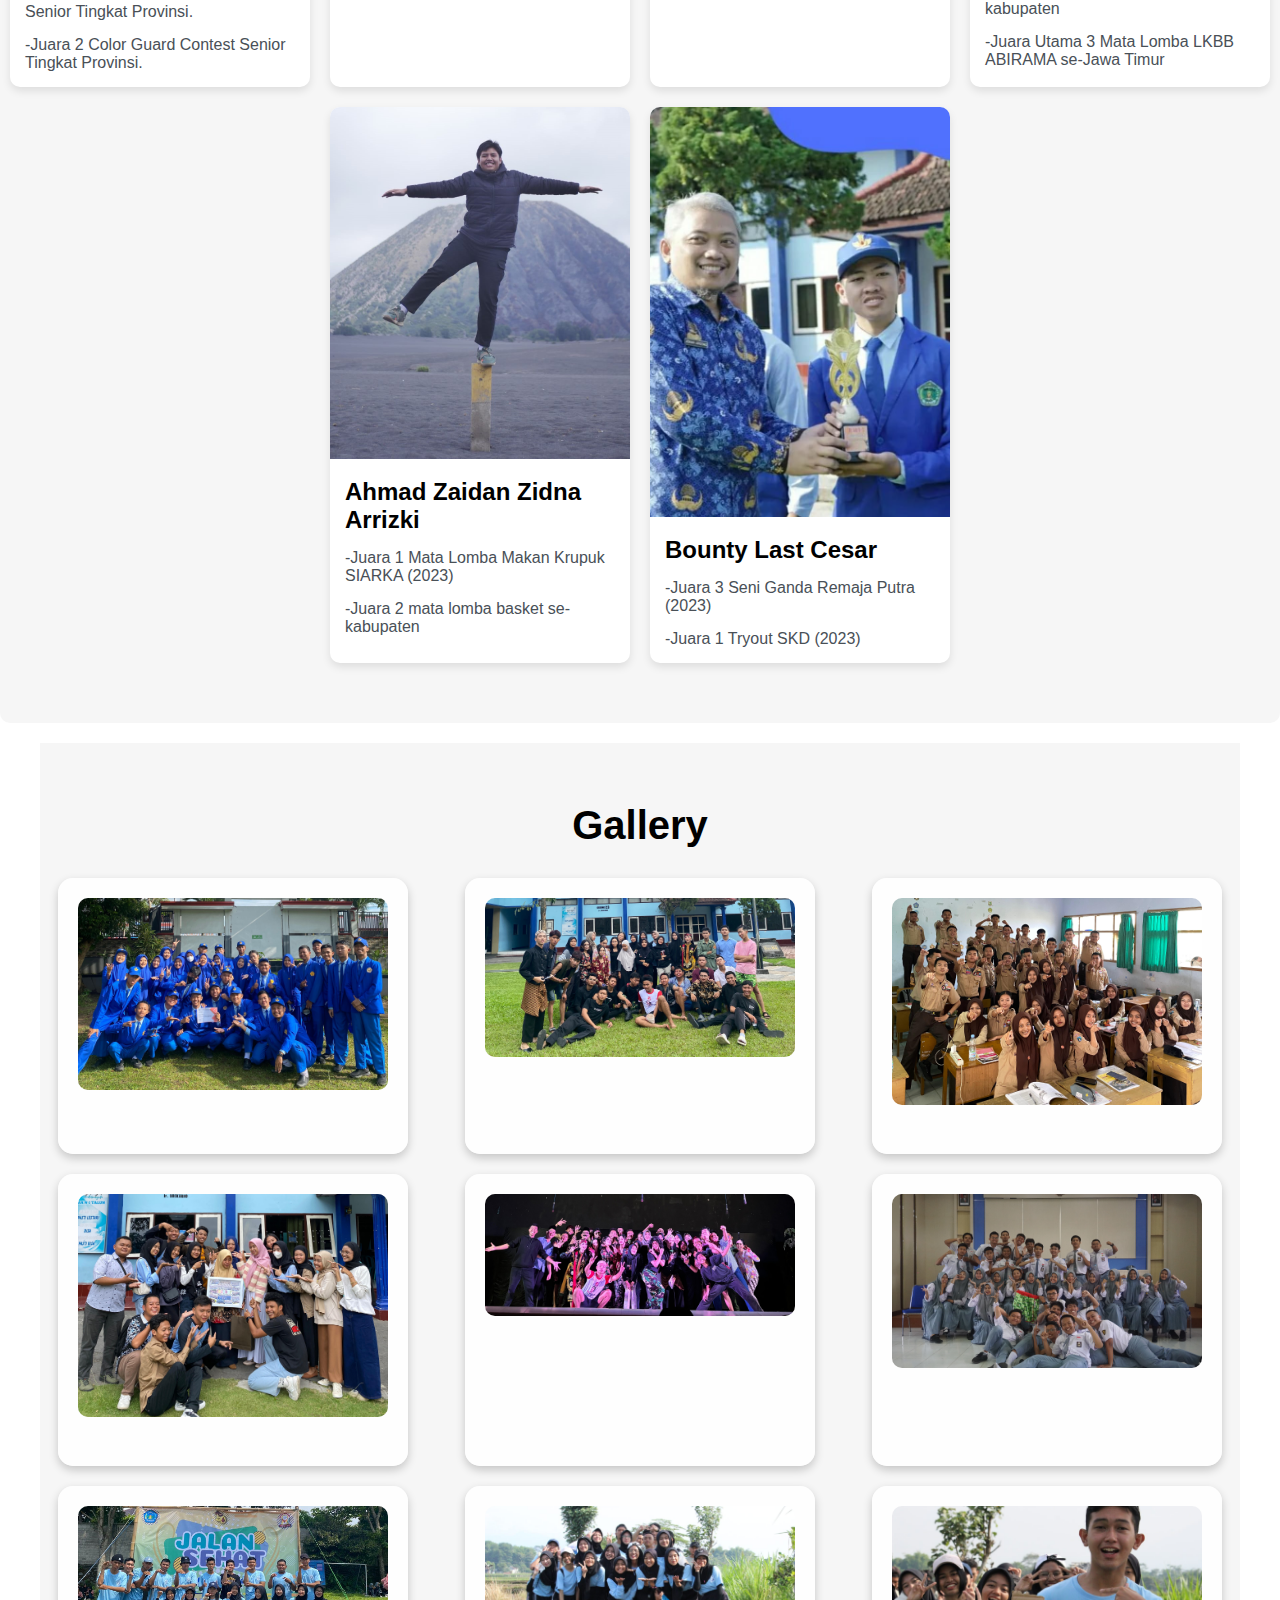
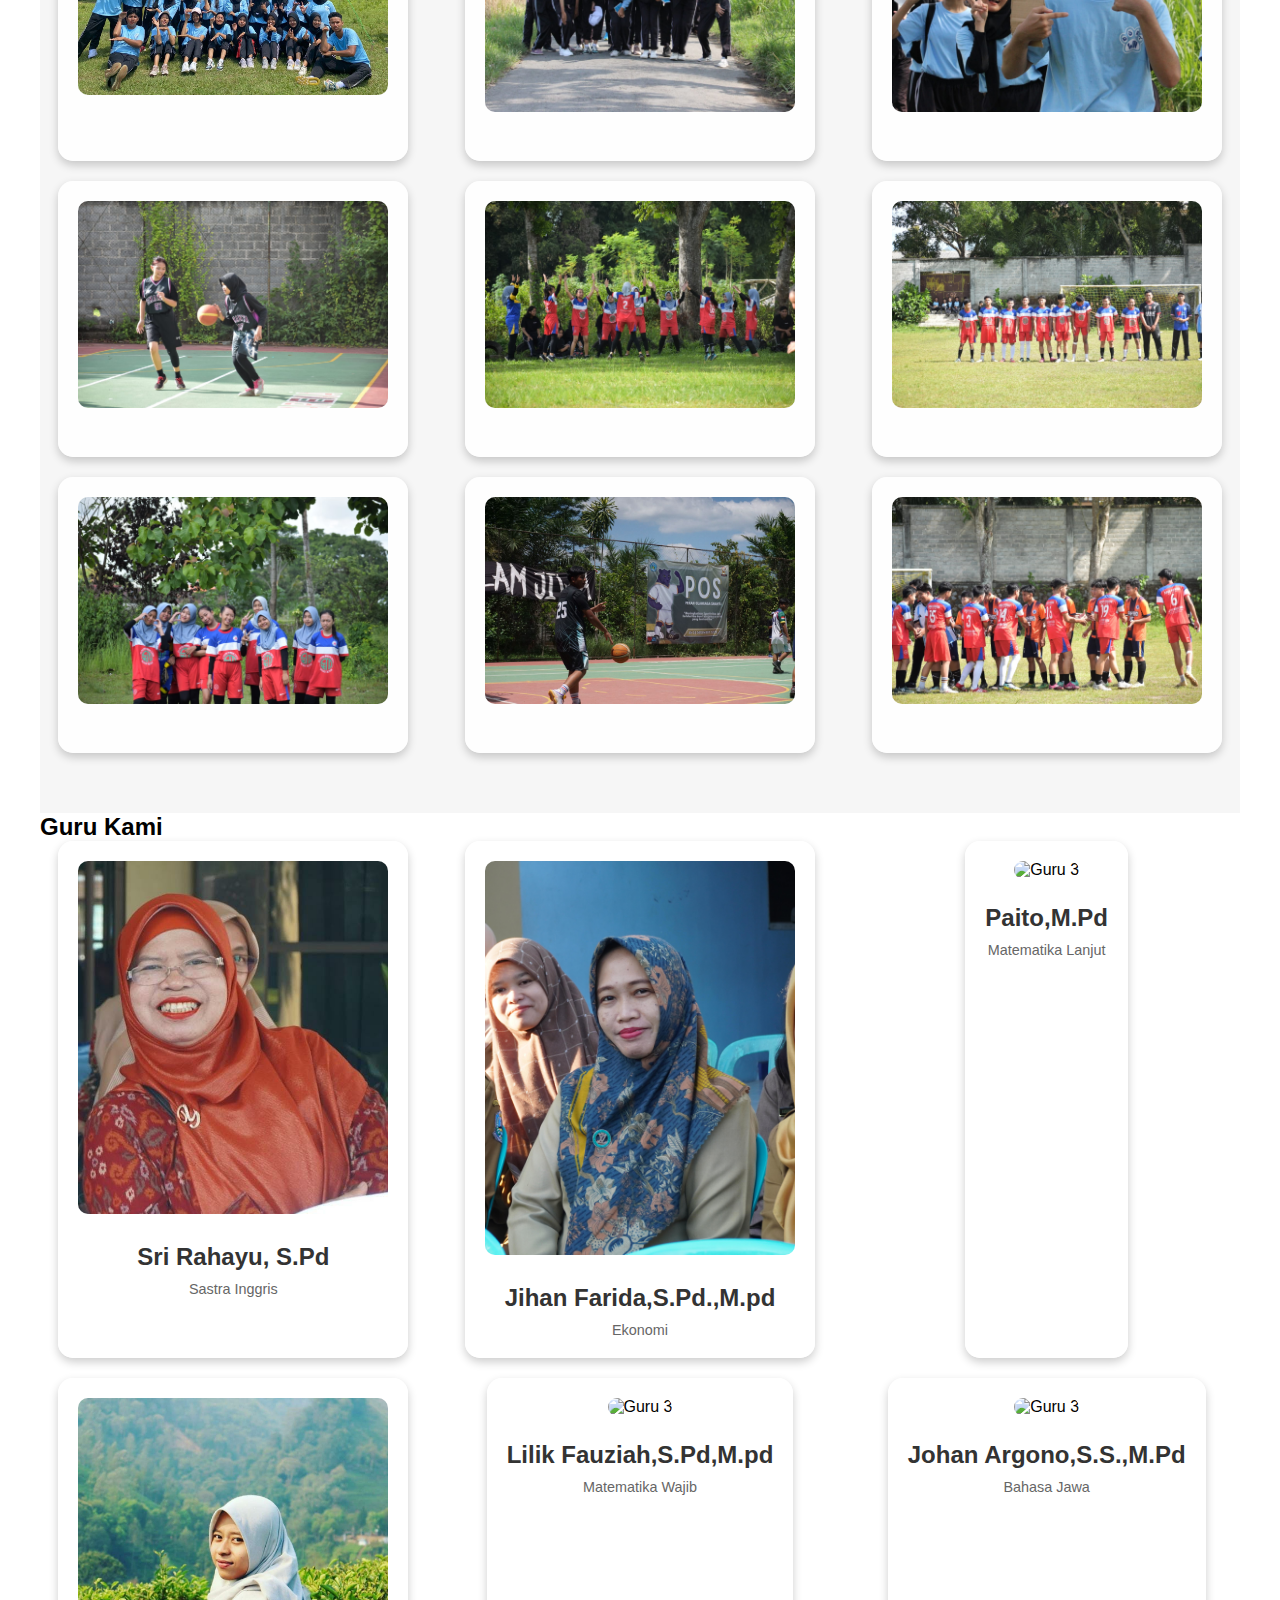
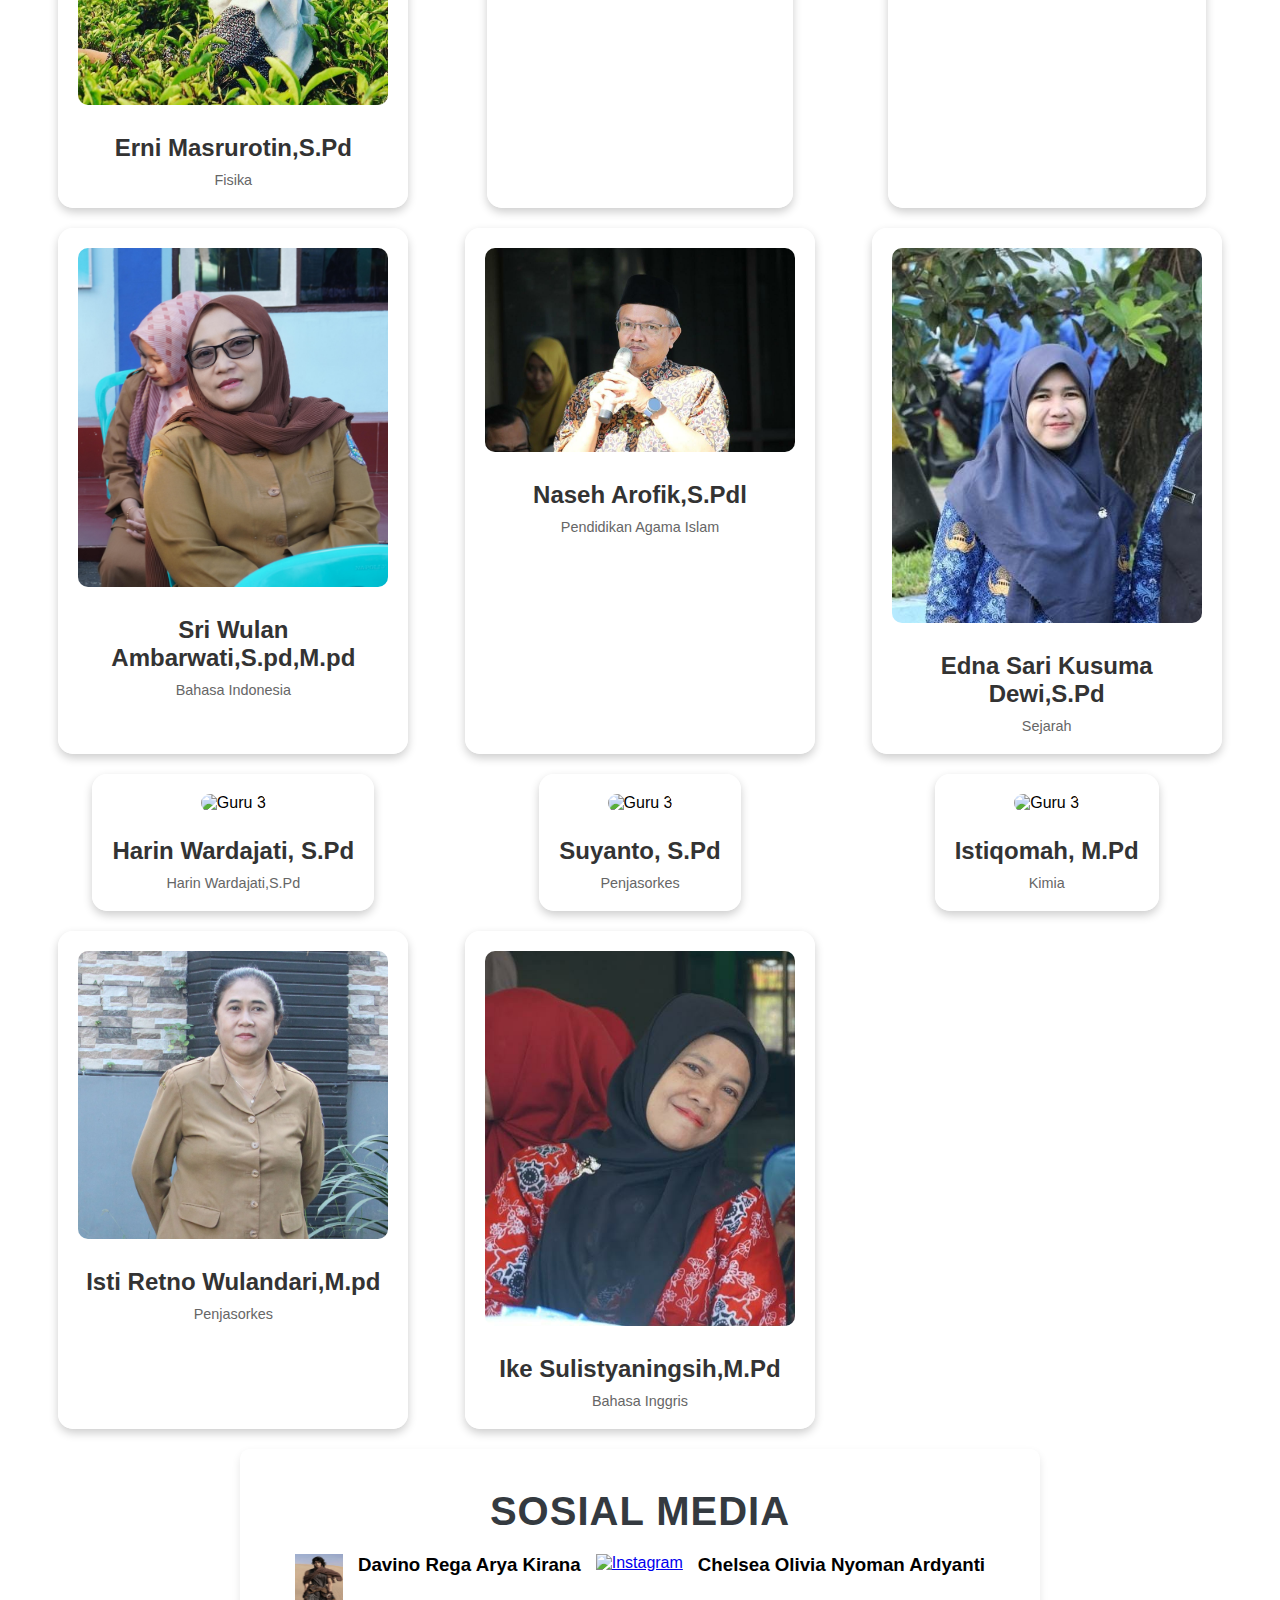
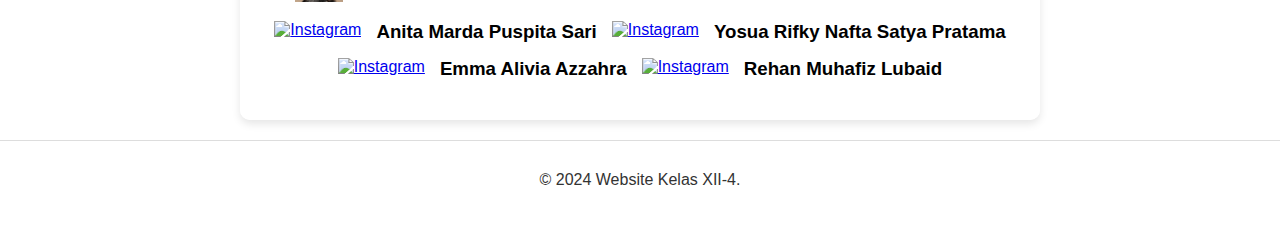
==== commit 7020e7e0: "Add files via upload" ====
--- a/index.html
+++ b/index.html
@@ -9,7 +9,7 @@
 <body>
 
     <header>
-        <div class="container">
+        <div class="container"> 
             <nav>
                 <div class="logo">Project XII-4</div>
                 <div class="menu-toggle" id="menuToggle">
@@ -24,6 +24,7 @@
                     <li><a href="#guru">Guru Kami</a></li>
                     <li><a href="#sosial-media">Sosial Media</a></li>
                     <li><a href="datadiri/index.html">Struktur Kelas</a></li>
+                    <li><a href="game/index.html">Game</a></li>
                 </ul>
             </nav>
         </div>
@@ -46,7 +47,7 @@
             <div class="slide" style="background-image: url('/assets/FOTO\ KELAS\ 3.JPG');"></div>
         </div>
         <div class="hero-text">
-            <h1>Selamat Datang di Website Yang Berisi Segala Hal Informasi Di XII-4</h1>
+            <h2>Selamat Datang di Website Yang Berisi Segala Hal Informasi Di XII-4</h2>
             <p>Website Ini Bertujuan Untuk Mempermudah Mencari Informasi Yang Dibutuhkan Mengenai XII-4 Dan Dapat Menjadi Arsip XII-4</p>
             <a href="#kursus" class="btn">Mulai Sekarang</a>
         </div>
@@ -86,25 +87,21 @@
             <div class="course-card">
                 <img src="/assets/RAWEN PPS.jpg" alt="Kursus 2">
                 <h3>Rawendra Widya Anggana</h3>
-                <p>-</p>
-                <p>-</p>
-                <p>-</p>
+                <p>-PUTRA PUTRI SMANTA 
+                <p>-Juara 2 mata lomba basket se-kabupaten</p>
+                <p>-Juara Utama 3 Mata Lomba LKBB ABIRAMA se-Jawa Timur</p>
             </div>
             <div class="course-card">
                 <img src="/assets/Zidan BROMO.jpg" alt="Kursus 2">
                 <h3>Ahmad Zaidan Zidna Arrizki</h3>
-                <p>Juara 1 Mata Lomba Makan Krupuk SIARKA (2023)</p>
-            </div>
-            <div class="course-card">
-                <img src="/assets/FOTO KELASSS.JPG" alt="Kursus 2">
-                <h3>XII-4</h3>
-                <p>Juara 1 Kelas Terkotor (2023)</p>
+                <p>-Juara 1 Mata Lomba Makan Krupuk SIARKA (2023)</p>
+                <p>-Juara 2 mata lomba basket se-kabupaten</p>
             </div>
             <div class="course-card">
                 <img src="/assets/Bounty.jpg" alt="Kursus 2">
                 <h3>Bounty Last Cesar</h3>
-                <p>Juara 3 Seni Ganda Remaja Putra (2023)</p>
-                <p>Juara 1 Tryout SKD (2023)</p>
+                <p>-Juara 3 Seni Ganda Remaja Putra (2023)</p>
+                <p>-Juara 1 Tryout SKD (2023)</p>
                 <p></p>
             </div>
             <!-- Tambahkan lebih banyak kartu kursus sesuai kebutuhan -->
@@ -219,12 +216,12 @@
                 <p>Fisika</p>
             </div>
             <div class="grid-item">
-                <img src="/assets/IMG_2335.JPG" alt="Guru 3">
+                <img src="/assets/ZIZI.jpg" alt="Guru 3">
                 <h3>Lilik Fauziah,S.Pd,M.pd</h3>
                 <p>Matematika Wajib</p>
             </div>
             <div class="grid-item">
-                <img src="/assets/IMG_2335.JPG" alt="Guru 3">
+                <img src="/assets/JOHAN.jpg" alt="Guru 3">
                 <h3>Johan Argono,S.S.,M.Pd</h3>
                 <p>Bahasa Jawa</p>
             </div>
@@ -249,7 +246,7 @@
                 <p>Harin Wardajati,S.Pd</p>
             </div>
             <div class="grid-item">
-                <img src="/assets/IMG_2335.JPG" alt="Guru 3">
+                <img src="/assets/SUYANTO.jpg" alt="Guru 3">
                 <h3>Suyanto, S.Pd</h3>
                 <p>Penjasorkes</p>
             </div>
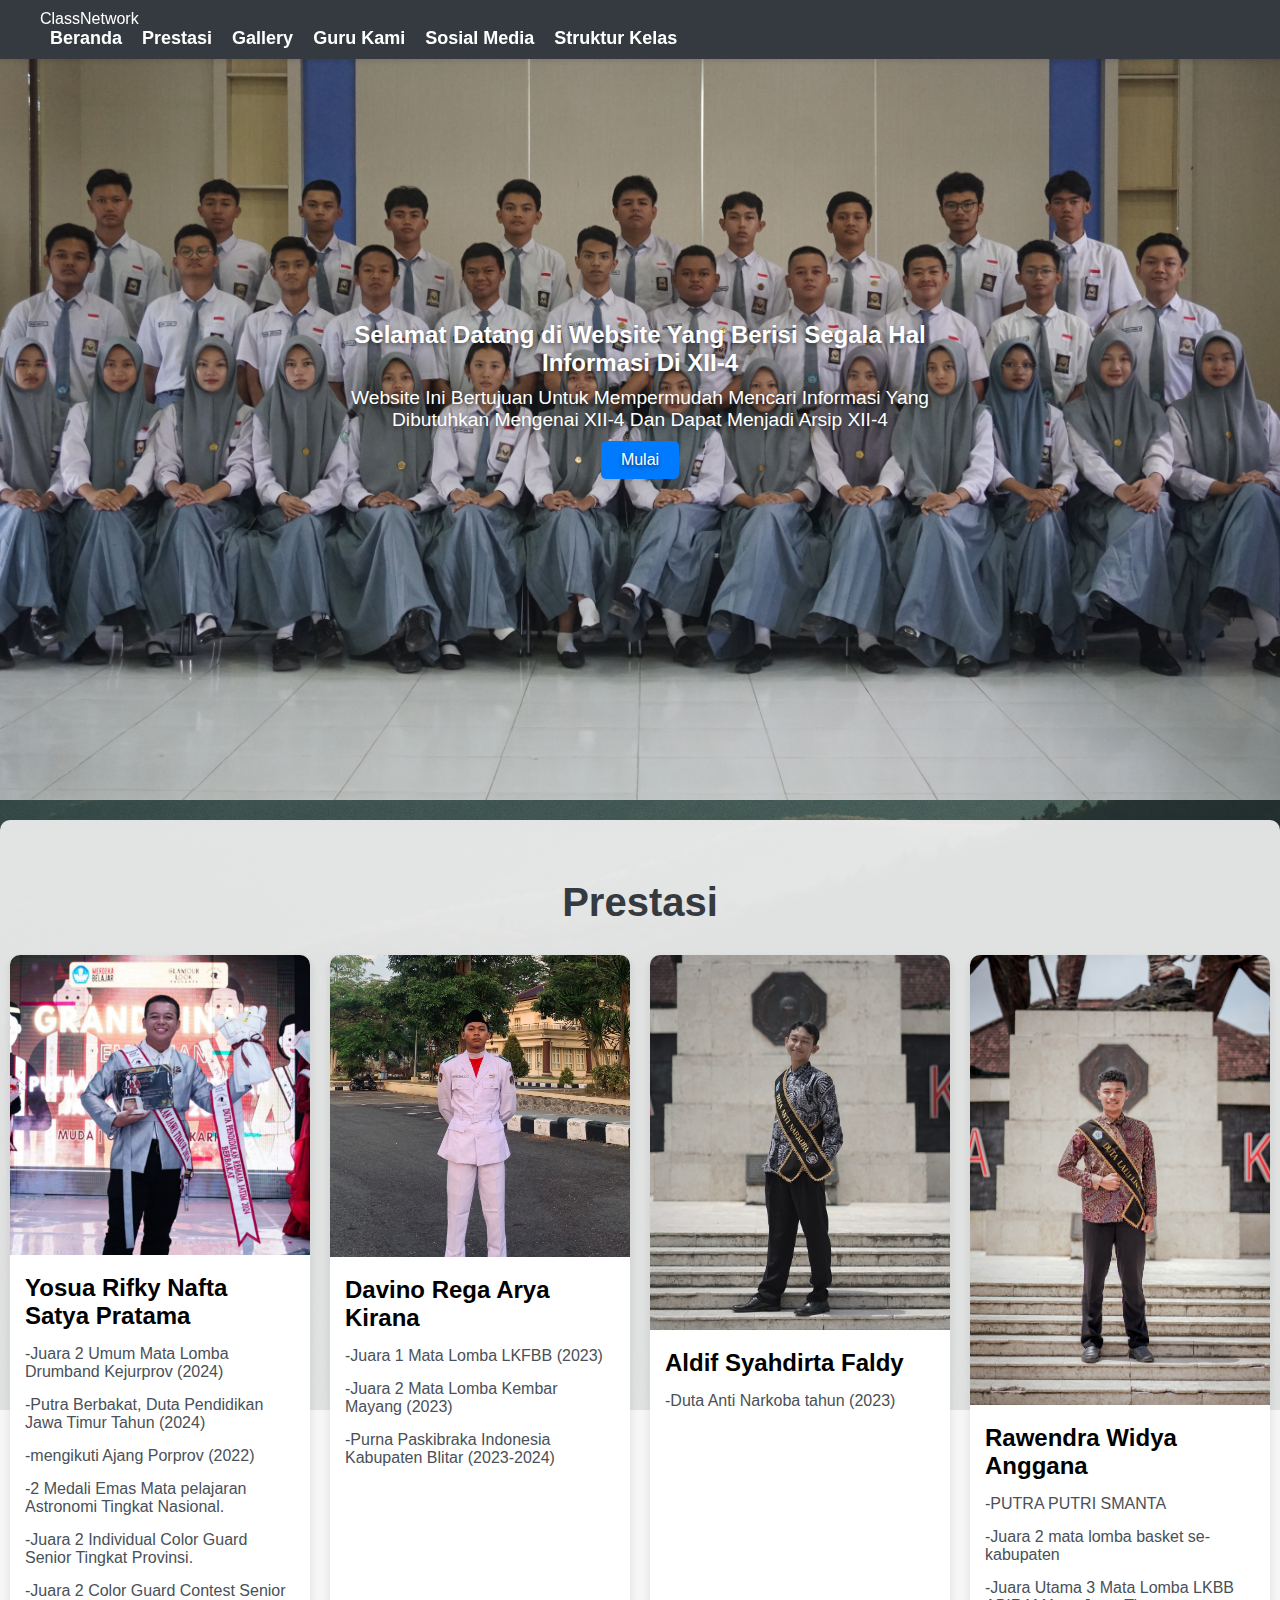
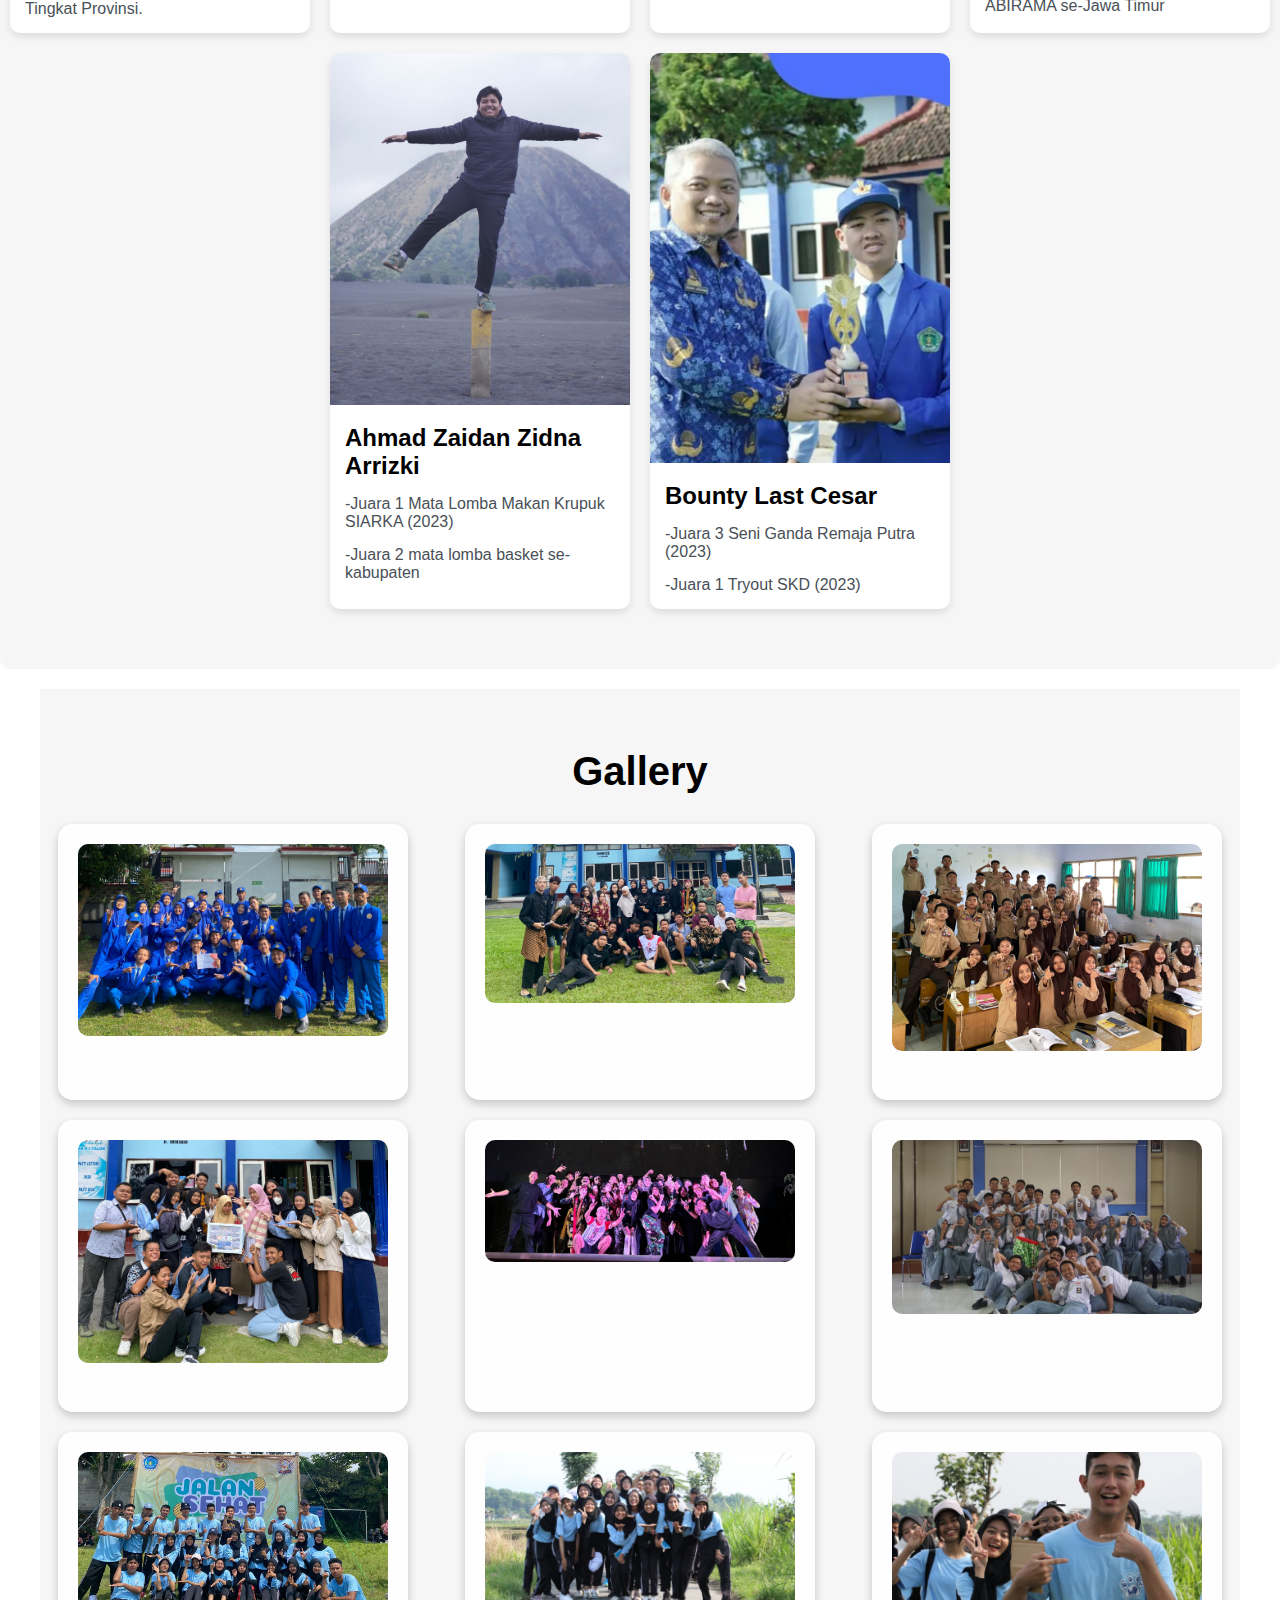
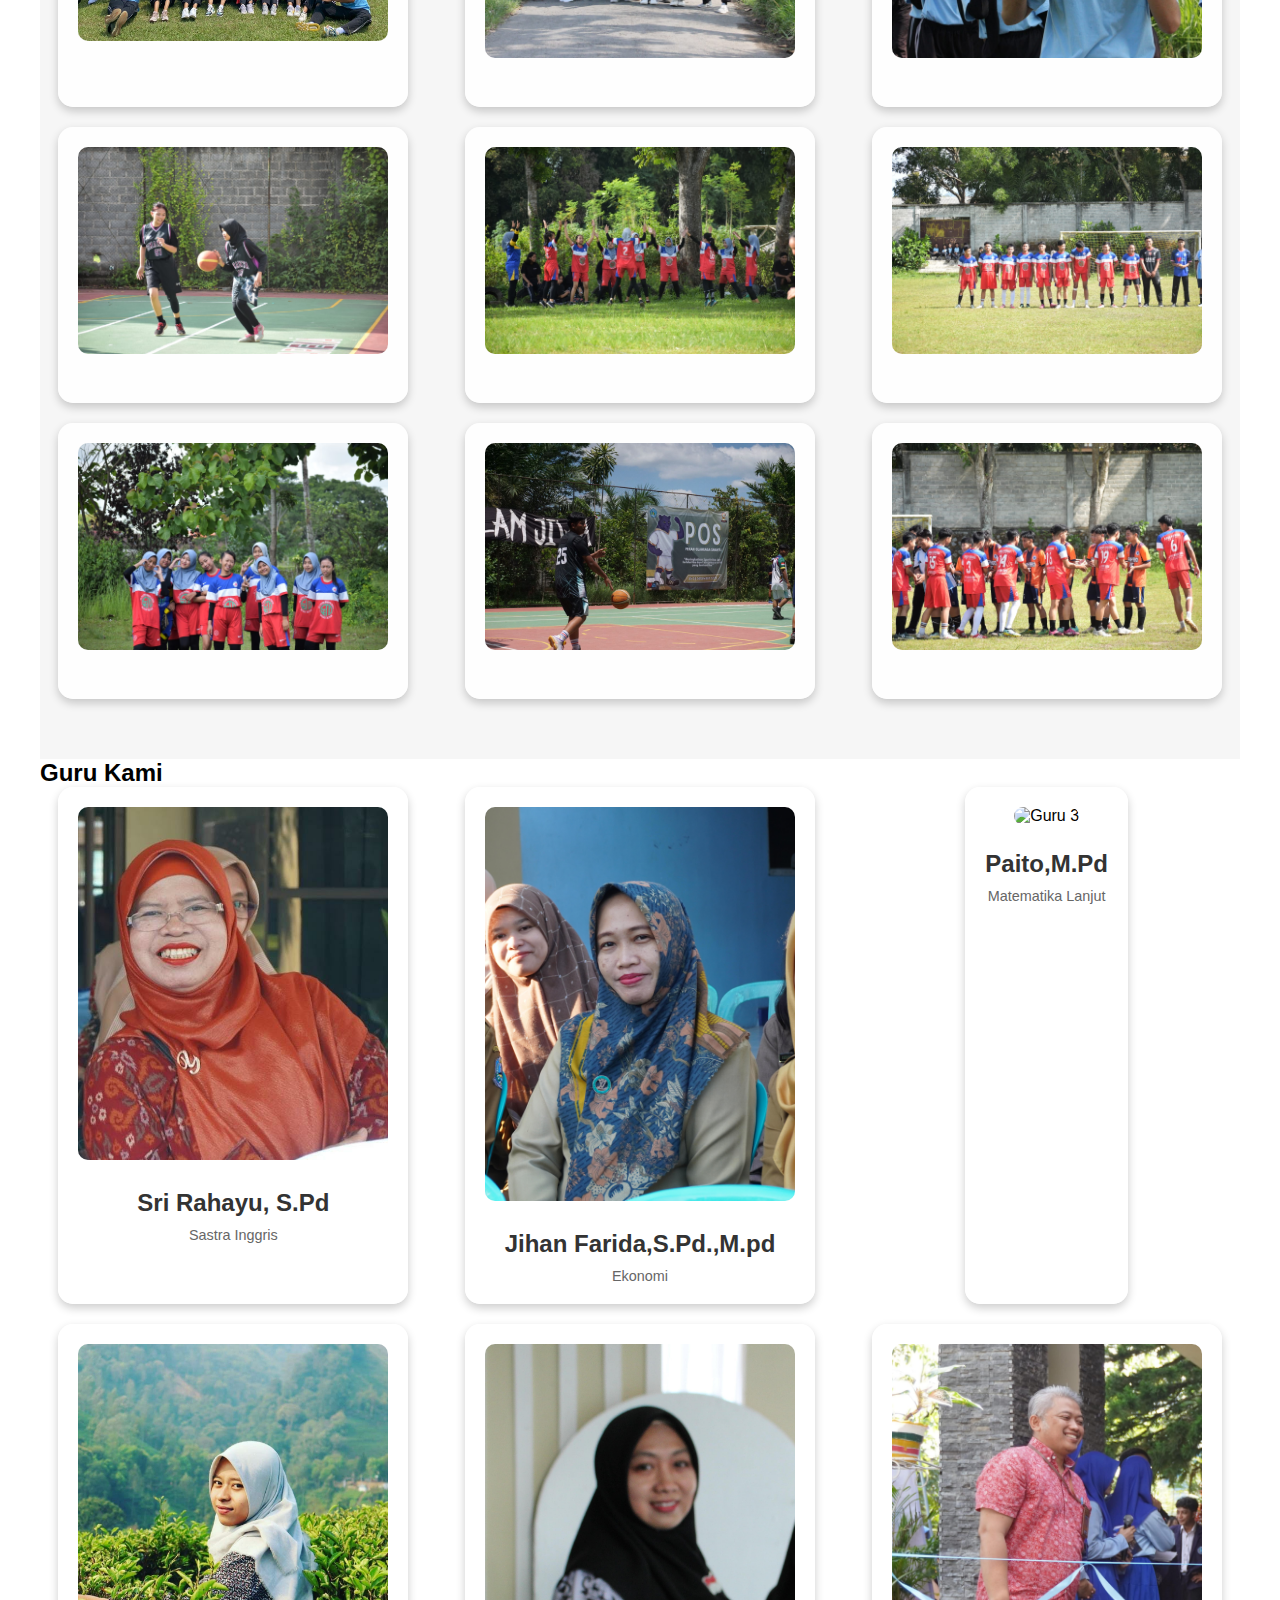
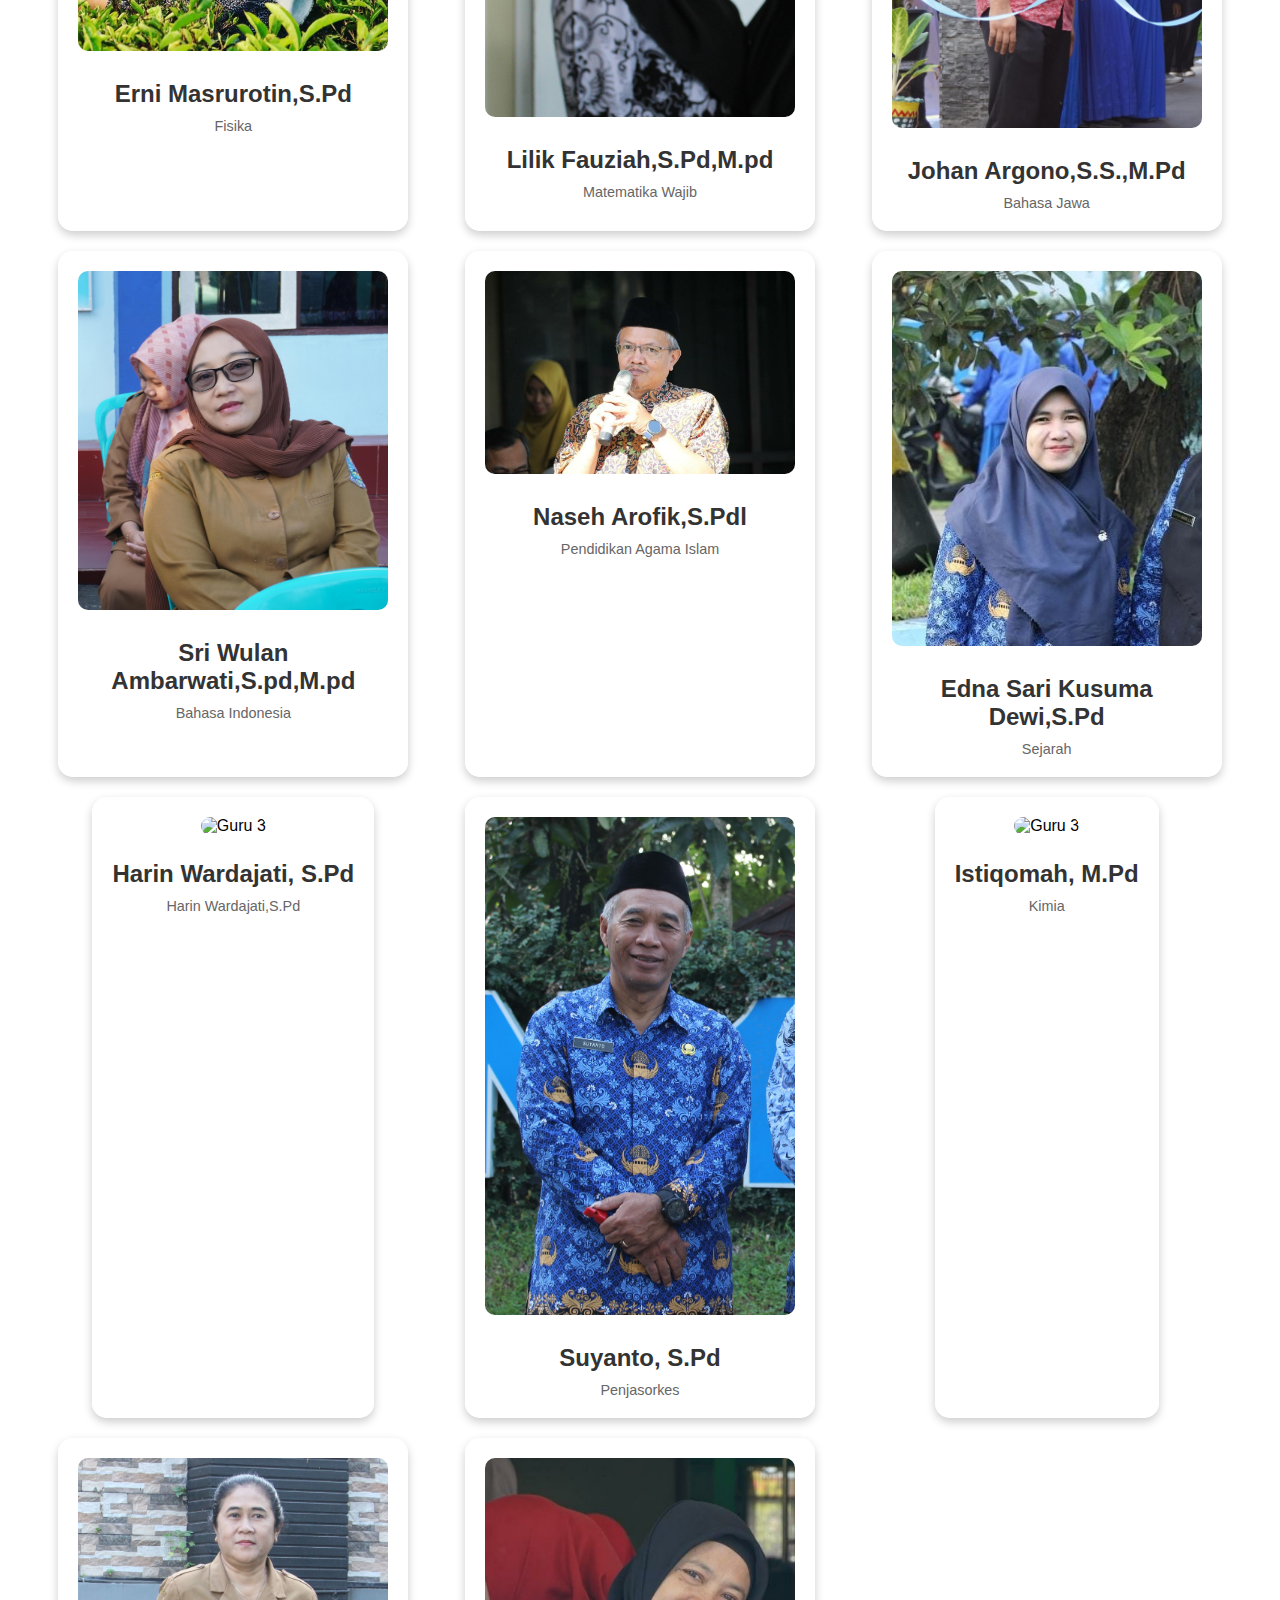
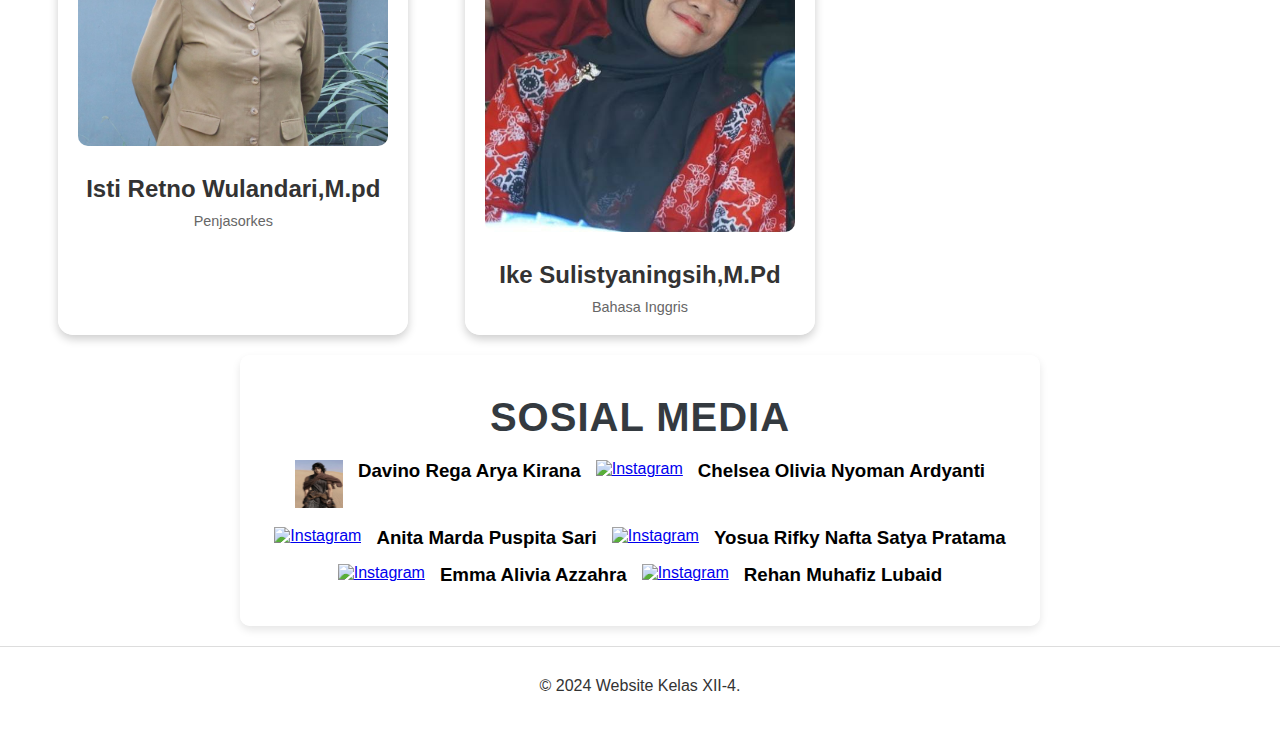
==== commit 5b5b57ef: "Add files via upload" ====
--- a/index.html
+++ b/index.html
@@ -11,7 +11,7 @@
     <header>
         <div class="container"> 
             <nav>
-                <div class="logo">Project XII-4</div>
+                <div class="logo">ClassNetwork</div>
                 <div class="menu-toggle" id="menuToggle">
                     <span class="bar"></span>
                     <span class="bar"></span>
@@ -24,21 +24,10 @@
                     <li><a href="#guru">Guru Kami</a></li>
                     <li><a href="#sosial-media">Sosial Media</a></li>
                     <li><a href="datadiri/index.html">Struktur Kelas</a></li>
-                    <li><a href="game/index.html">Game</a></li>
                 </ul>
             </nav>
         </div>
     </header>
-
-
-    <div class="banner-card">
-        <div>WELCOMEEEE</div>
-         <div class="banner-text">
-        <h4>PUSAT INFORMASI</h4>
-        <p>TESTT</p>
-        <div>
-    </div>
-
 
     <section id="home" class="hero">
         <div class="hero-slider">
@@ -49,7 +38,7 @@
         <div class="hero-text">
             <h2>Selamat Datang di Website Yang Berisi Segala Hal Informasi Di XII-4</h2>
             <p>Website Ini Bertujuan Untuk Mempermudah Mencari Informasi Yang Dibutuhkan Mengenai XII-4 Dan Dapat Menjadi Arsip XII-4</p>
-            <a href="#kursus" class="btn">Mulai Sekarang</a>
+            <a href="#kursus" class="btn">Mulai</a>
         </div>
     </section>
     
@@ -80,22 +69,20 @@
             <div class="course-card">
                 <img src="/assets/Aldif.jpg" alt="Kursus 2">
                 <h3>Aldif Syahdirta Faldy</h3>
-                <p>-Duta Anti Narkoba tahun (2023)</p>
-                <p>-</p>
-                <p>-</p>
+                <p>-Duta Anti Narkoba tahun (2023)</p>
             </div>
             <div class="course-card">
                 <img src="/assets/RAWEN PPS.jpg" alt="Kursus 2">
                 <h3>Rawendra Widya Anggana</h3>
                 <p>-PUTRA PUTRI SMANTA 
-                <p>-Juara 2 mata lomba basket se-kabupaten</p>
+                <p>-Juara 2 mata lomba basket se-kabupaten</p>
                 <p>-Juara Utama 3 Mata Lomba LKBB ABIRAMA se-Jawa Timur</p>
             </div>
             <div class="course-card">
                 <img src="/assets/Zidan BROMO.jpg" alt="Kursus 2">
                 <h3>Ahmad Zaidan Zidna Arrizki</h3>
                 <p>-Juara 1 Mata Lomba Makan Krupuk SIARKA (2023)</p>
-                <p>-Juara 2 mata lomba basket se-kabupaten</p>
+                <p>-Juara 2 mata lomba basket se-kabupaten</p>
             </div>
             <div class="course-card">
                 <img src="/assets/Bounty.jpg" alt="Kursus 2">
@@ -225,7 +212,7 @@
                 <h3>Johan Argono,S.S.,M.Pd</h3>
                 <p>Bahasa Jawa</p>
             </div>
-            <div class="grid-item">
+            <div class="grid-item"> 
                 <img src="/assets/BINA.jpg" alt="Guru 3">
                 <h3>Sri Wulan Ambarwati,S.pd,M.pd</h3>
                 <p>Bahasa Indonesia</p>
@@ -246,7 +233,7 @@
                 <p>Harin Wardajati,S.Pd</p>
             </div>
             <div class="grid-item">
-                <img src="/assets/SUYANTO.jpg" alt="Guru 3">
+                <img src="/assets/SUYANTO.jpeg" alt="Guru 3">
                 <h3>Suyanto, S.Pd</h3>
                 <p>Penjasorkes</p>
             </div>
@@ -274,11 +261,11 @@
         <div class="social-icons">
             <a href="https://www.instagram.com/dra_kiranaaa/" class="social-icon" target="_blank"><img src="assets/icon.png" alt="Instagram"></a> 
             <h3>Davino Rega Arya Kirana</h3>
-            <a href="https://www.instagram.com/chelseardynt/" class="social-icon" target="_blank"><img src="https://scontent.cdninstagram.com/v/t51.2885-19/452177907_7830671137048100_6899305562831163221_n.jpg?stp=dst-jpg_s80x80&_nc_cat=107&ccb=1-7&_nc_sid=3fd06f&_nc_ohc=zxPXDrH2SLcQ7kNvgGbokZ4&_nc_ht=scontent.cdninstagram.com&oh=00_AYDyW2tWlKof7FkHoY-b7_nAVljpa1DXGkgGvHZklezdYQ&oe=66AA86E3" alt="Instagram"></a>
+            <a href="https://www.instagram.com/chelseardynt/" class="social-icon" target="_blank"><img src="https://scontent.cdninstagram.com/v/t51.2885-19/453561010_798654605765320_2696338408087403100_n.jpg?stp=cp0_dst-jpg_s110x80&_nc_cat=102&ccb=1-7&_nc_sid=fcb8ef&_nc_ohc=M9rxiZuky_AQ7kNvgGKwPQH&_nc_ht=scontent.cdninstagram.com&oh=00_AYB-AWJaf2jpsI1QiNzWLMN7r6cjyPSjAfxrRgjZW8-NNg&oe=66B550CD" alt="Instagram"></a>
             <h3>Chelsea Olivia Nyoman Ardyanti</h3>
-            <a href="https://www.instagram.com/anitamarda_/" class="social-icon" target="_blank"><img src="https://img.icons8.com/fluent/48/000000/instagram-new.png" alt="Instagram"></a>
+            <a href="https://www.instagram.com/anitamarda_/" class="social-icon" target="_blank"><img src="https://scontent.fsub8-1.fna.fbcdn.net/v/t1.30497-1/115870214_694925034696967_1870022665148339563_n.jpg?stp=cp0_dst-jpg_p80x80&_nc_cat=1&ccb=1-7&_nc_sid=7565cd&_nc_ohc=-VUPU82GhH4Q7kNvgGd6UQy&_nc_ht=scontent.fsub8-1.fna&oh=00_AYAT-SVdbxlArHp6R-_rMqkwGY4ABDcZ35L0XyVhEzWwdA&oe=66D6F4A2" alt="Instagram"></a>
             <h3>Anita Marda Puspita Sari</h3>
-            <a href="https://www.instagram.com/yosuarifkynafta/" class="social-icon" target="_blank"><img src="https://scontent.cdninstagram.com/v/t51.2885-19/452448832_1517114635897820_7133391046329124006_n.jpg?stp=dst-jpg_s80x80&_nc_cat=109&ccb=1-7&_nc_sid=3fd06f&_nc_ohc=gJ-OhPt82D4Q7kNvgHntfuH&_nc_ht=scontent.cdninstagram.com&oh=00_AYCxPvTDeuWaJszYFnM_rV_KKWFL8iDPo3Gkz4ctJ8NTLQ&oe=66AAA448" alt="Instagram"></a>
+            <a href="https://www.instagram.com/yosuarifkynafta/" class="social-icon" target="_blank"><img src="https://scontent.cdninstagram.com/v/t51.2885-19/453769200_3323511467953501_6063751066208783815_n.jpg?stp=cp0_dst-jpg_s110x80&_nc_cat=106&ccb=1-7&_nc_sid=fcb8ef&_nc_ohc=PzgJhmeTtRkQ7kNvgEXm8bV&_nc_ht=scontent.cdninstagram.com&oh=00_AYCKvQwNzbLagnWVw5G5CniA6opXad-QK_3WvFn7NXUHRg&oe=66B55383" alt="Instagram"></a>
             <h3>Yosua Rifky Nafta Satya Pratama</h3>
             <a href="https://instagram.com" class="social-icon" target="_blank"><img src="https://img.icons8.com/fluent/48/000000/instagram-new.png" alt="Instagram"></a>
             <h3>Emma Alivia Azzahra</h3>
--- a/style.css
+++ b/style.css
@@ -82,9 +82,23 @@
     font-weight: bold;
 }
 
+/* Styles untuk navbar di header */
+header nav ul li a {
+    font-size: 18px; /* Atur ukuran font sesuai kebutuhan */
+}
+
+
 header nav ul li a:hover {
     text-decoration: underline;
 }
+
+/* Aturan untuk layar kecil */
+@media (max-width: 768px) {
+    header nav ul li a {
+        font-size: 12px;
+    }
+}
+
 
 /* Responsive Navbar */
 @media (max-width: 768px) {
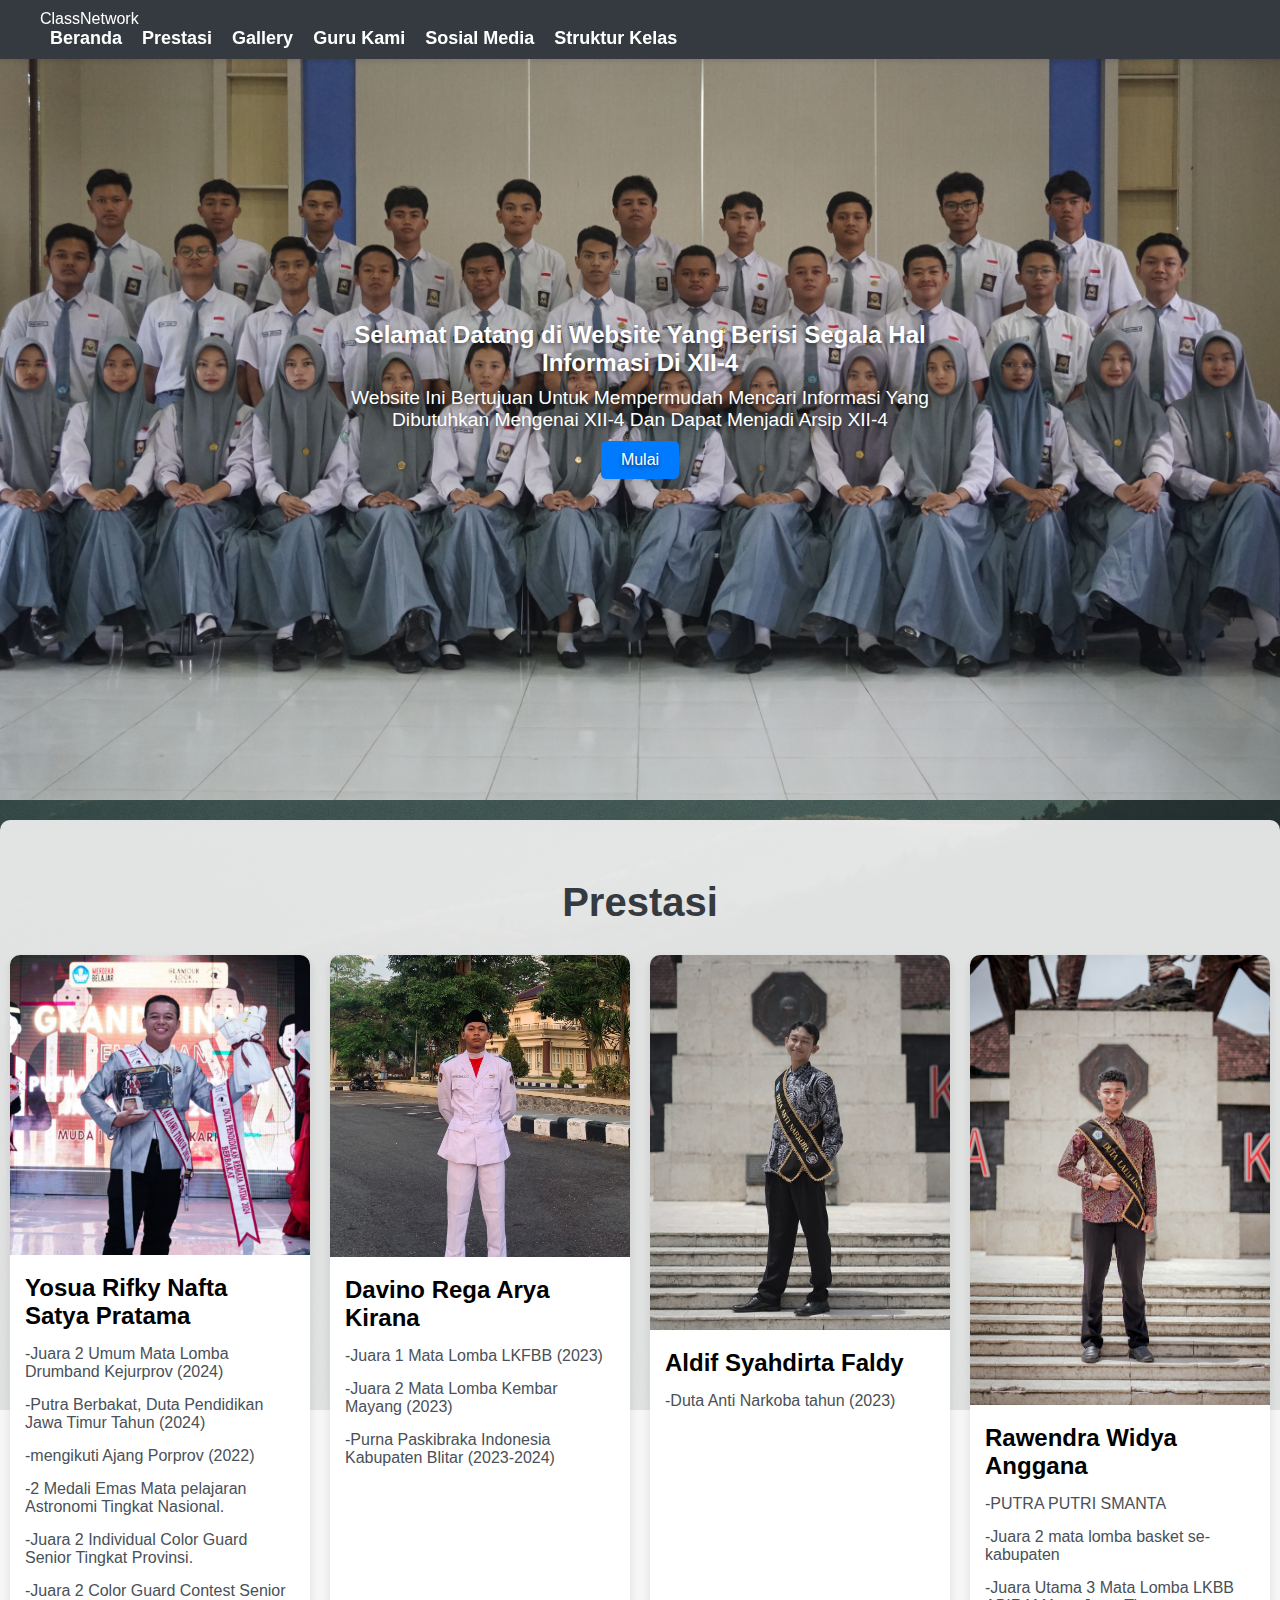
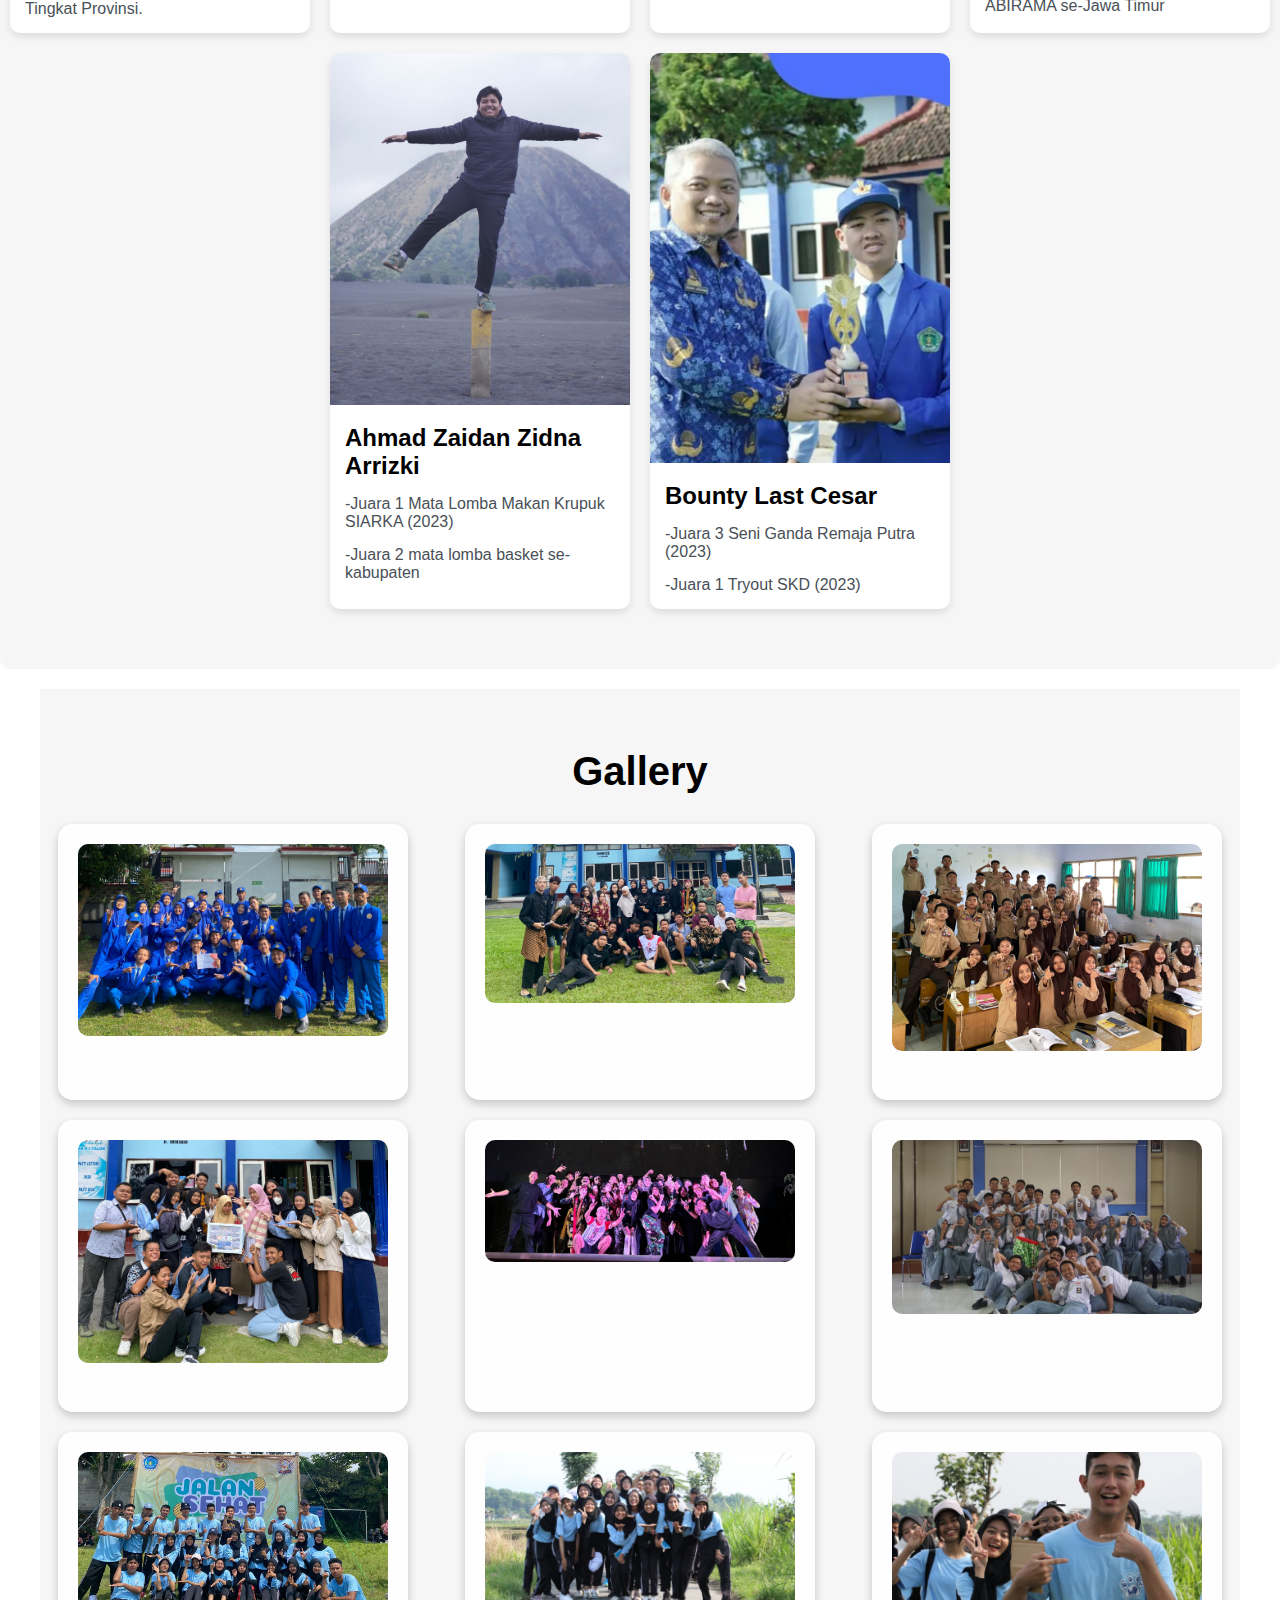
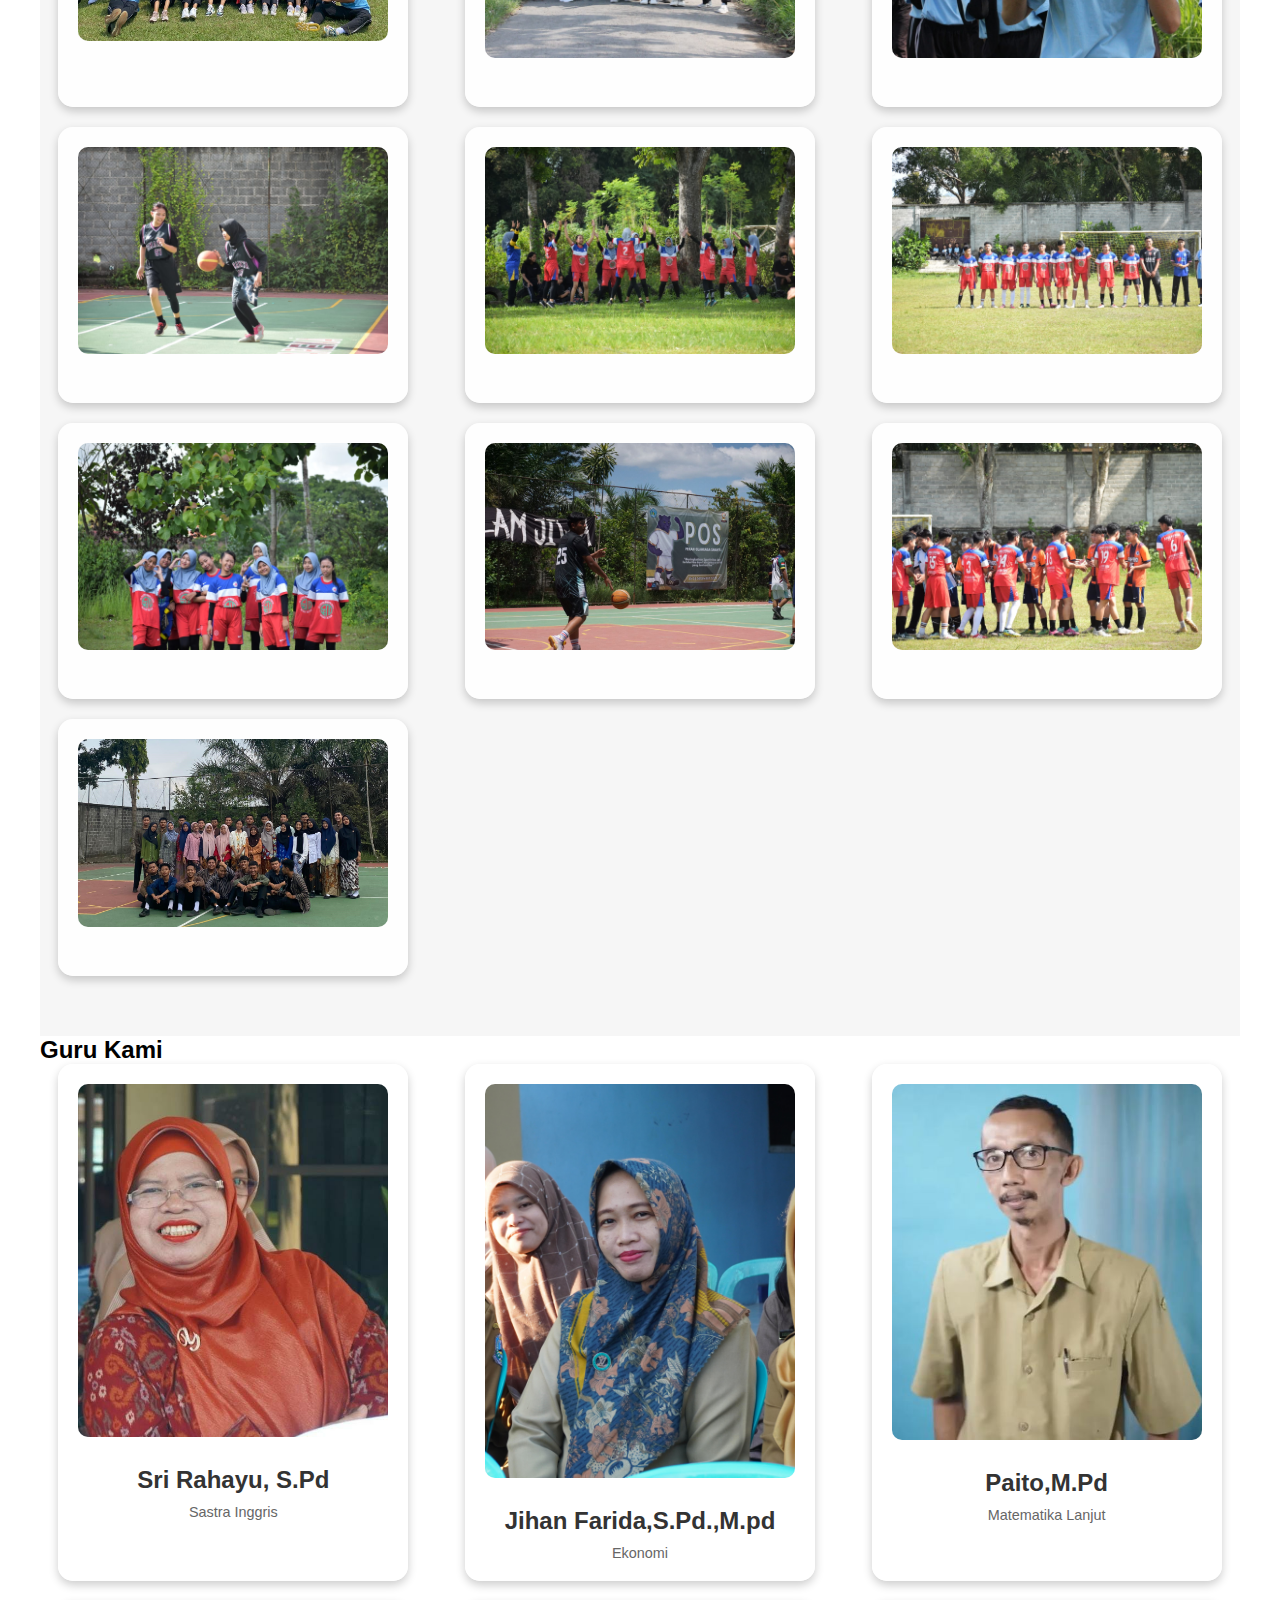
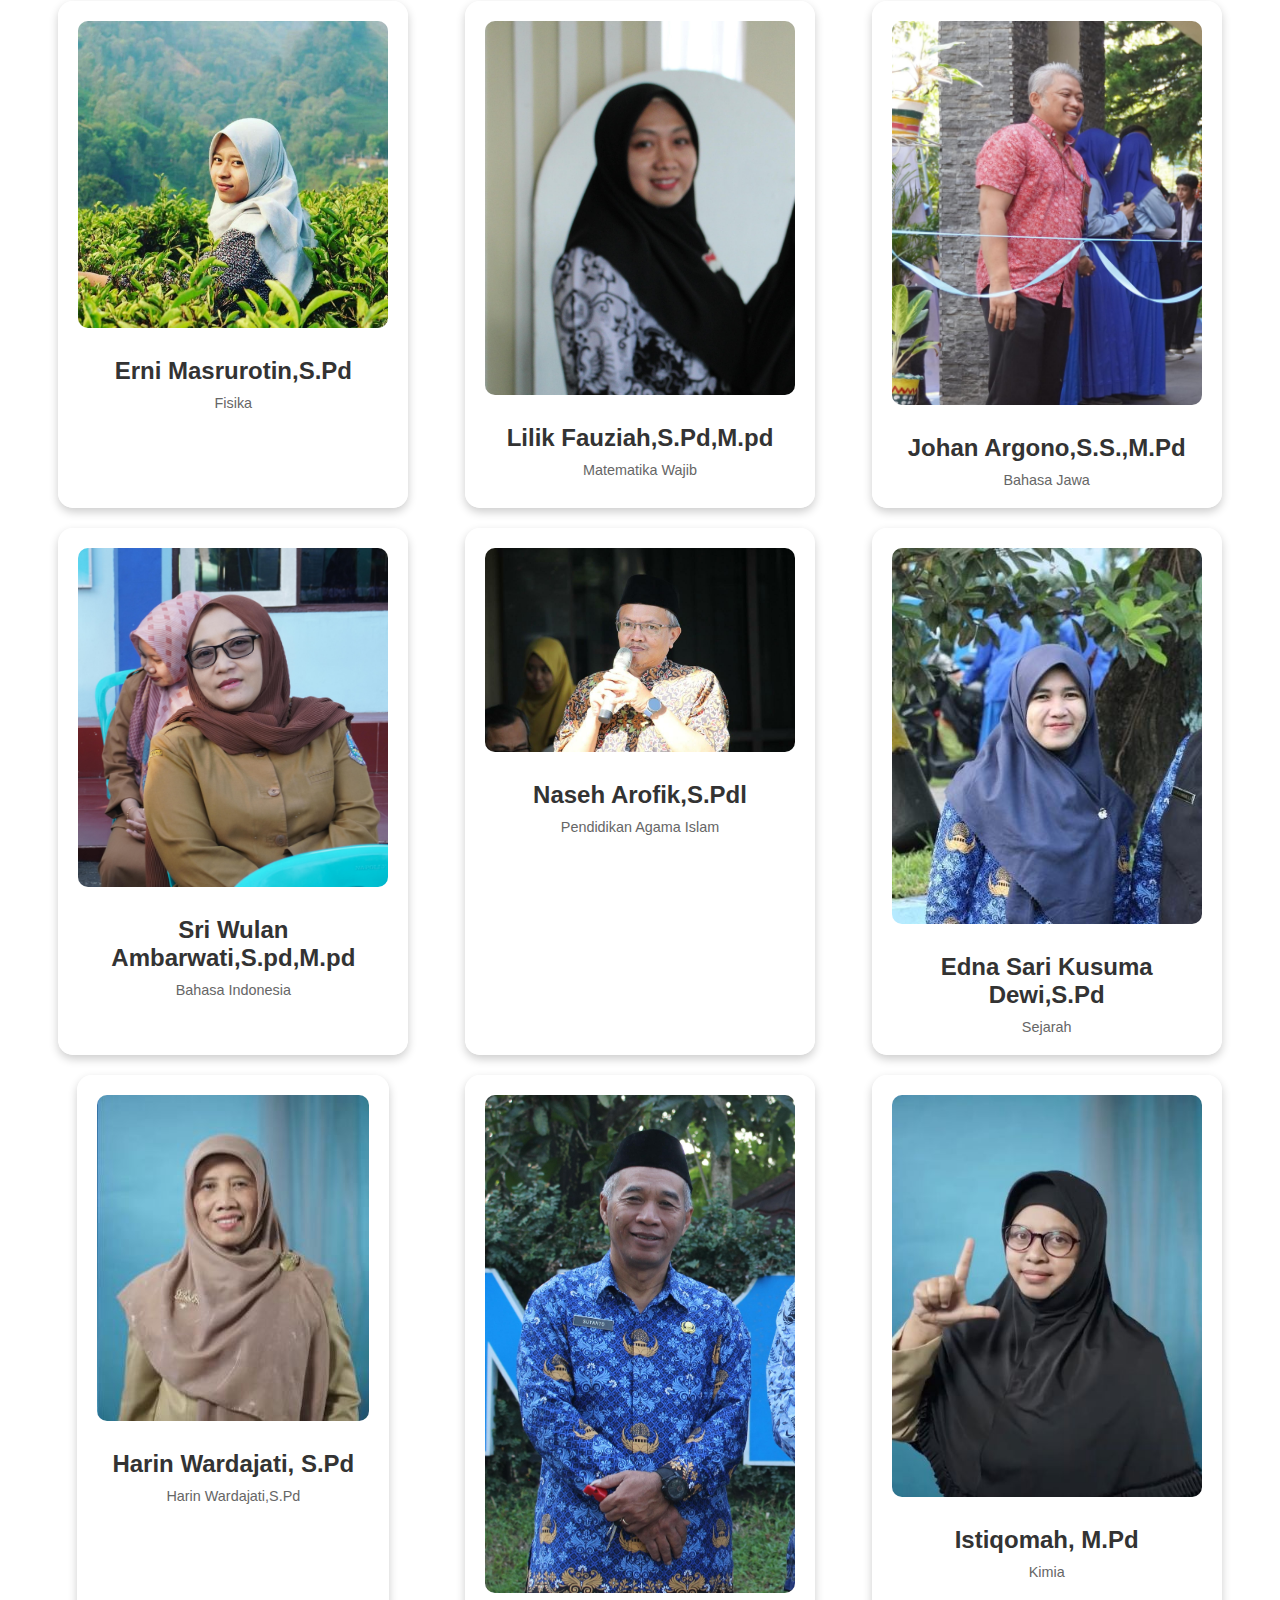
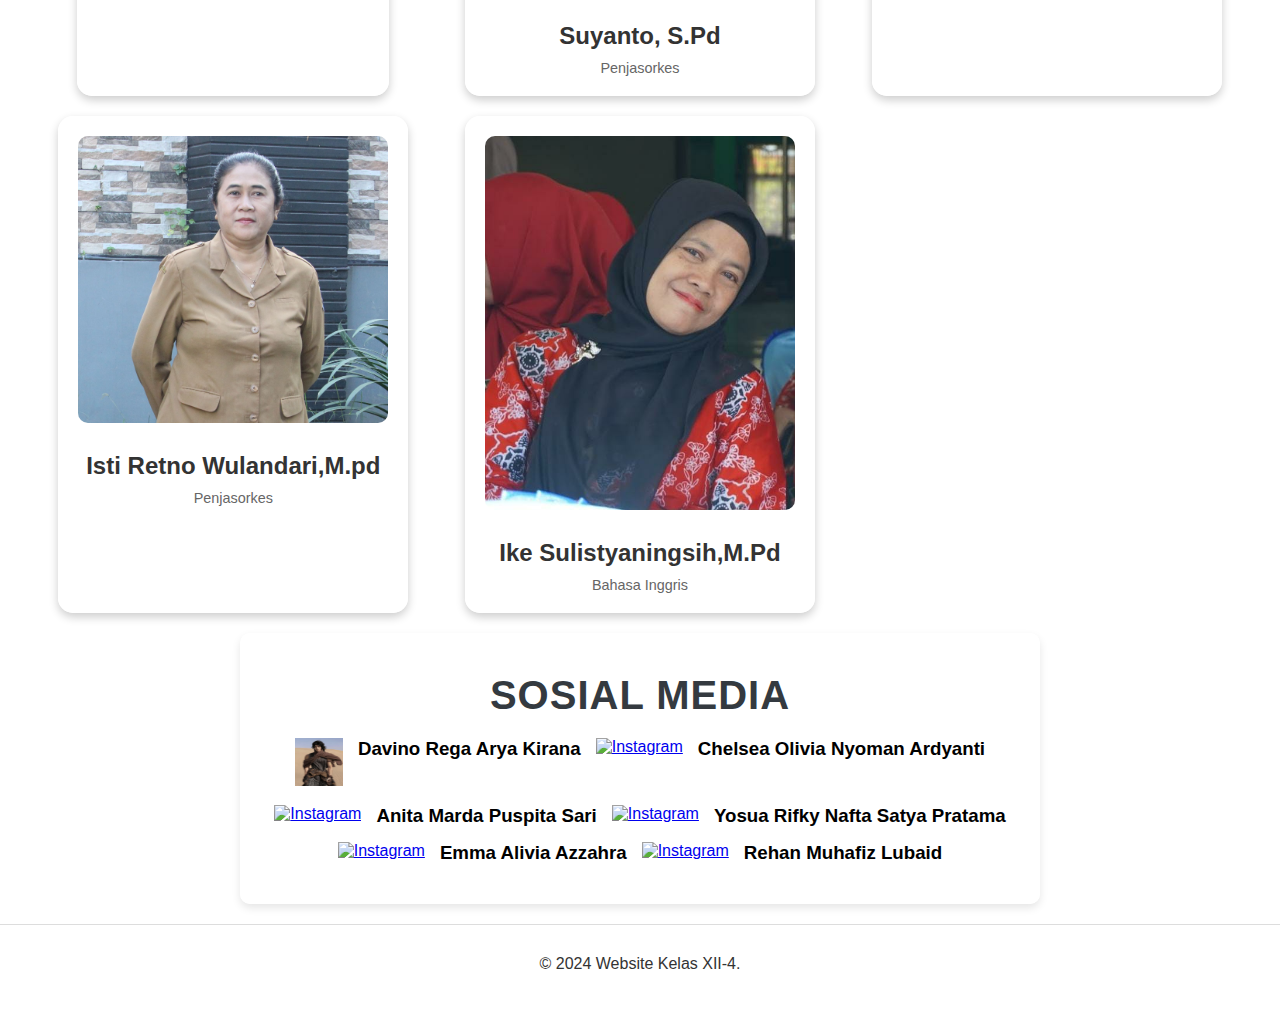
==== commit 71d28f1d: "Add files via upload" ====
--- a/index.html
+++ b/index.html
@@ -174,6 +174,11 @@
                 <h3></h3>
                 <p></p>
             </div>
+            <div class="grid-item">
+                <img src="/assets/kelas di basket.jpeg" alt="Testimoni 2">
+                <h3></h3>
+                <p></p>
+            </div>
         </div>
     </section>
 
@@ -193,7 +198,7 @@
                 <p>Ekonomi</p>
             </div>
             <div class="grid-item">
-                <img src="/assets/IMG_2335.JPG" alt="Guru 3">
+                <img src="/assets/paito.jpeg" alt="Guru 3">
                 <h3>Paito,M.Pd</h3>
                 <p>Matematika Lanjut</p>
             </div>
@@ -228,7 +233,7 @@
                 <p>Sejarah</p>
             </div>
             <div class="grid-item">
-                <img src="/assets/IMG_2335.JPG" alt="Guru 3">
+                <img src="/assets/harin.jpeg" alt="Guru 3">
                 <h3>Harin Wardajati, S.Pd</h3>
                 <p>Harin Wardajati,S.Pd</p>
             </div>
@@ -238,7 +243,7 @@
                 <p>Penjasorkes</p>
             </div>
             <div class="grid-item">
-                <img src="/assets/IMG_2335.JPG" alt="Guru 3">
+                <img src="/assets/qoqom.jpeg" alt="Guru 3">
                 <h3>Istiqomah, M.Pd</h3>
                 <p>Kimia</p>
             </div>
@@ -267,7 +272,7 @@
             <h3>Anita Marda Puspita Sari</h3>
             <a href="https://www.instagram.com/yosuarifkynafta/" class="social-icon" target="_blank"><img src="https://scontent.cdninstagram.com/v/t51.2885-19/453769200_3323511467953501_6063751066208783815_n.jpg?stp=cp0_dst-jpg_s110x80&_nc_cat=106&ccb=1-7&_nc_sid=fcb8ef&_nc_ohc=PzgJhmeTtRkQ7kNvgEXm8bV&_nc_ht=scontent.cdninstagram.com&oh=00_AYCKvQwNzbLagnWVw5G5CniA6opXad-QK_3WvFn7NXUHRg&oe=66B55383" alt="Instagram"></a>
             <h3>Yosua Rifky Nafta Satya Pratama</h3>
-            <a href="https://instagram.com" class="social-icon" target="_blank"><img src="https://img.icons8.com/fluent/48/000000/instagram-new.png" alt="Instagram"></a>
+            <a href="https://www.instagram.com/emmaaa_az/" class="social-icon" target="_blank"><img src="https://scontent.fsub8-1.fna.fbcdn.net/v/t1.30497-1/115870214_694925034696967_1870022665148339563_n.jpg?stp=cp0_dst-jpg_p80x80&_nc_cat=1&ccb=1-7&_nc_sid=7565cd&_nc_ohc=-VUPU82GhH4Q7kNvgGd6UQy&_nc_ht=scontent.fsub8-1.fna&oh=00_AYAT-SVdbxlArHp6R-_rMqkwGY4ABDcZ35L0XyVhEzWwdA&oe=66D6F4A2" alt="Instagram"></a>
             <h3>Emma Alivia Azzahra</h3>
             <a href="https://instagram.com" class="social-icon" target="_blank"><img src="https://img.icons8.com/fluent/48/000000/instagram-new.png" alt="Instagram"></a>
             <h3>Rehan Muhafiz Lubaid</h3>
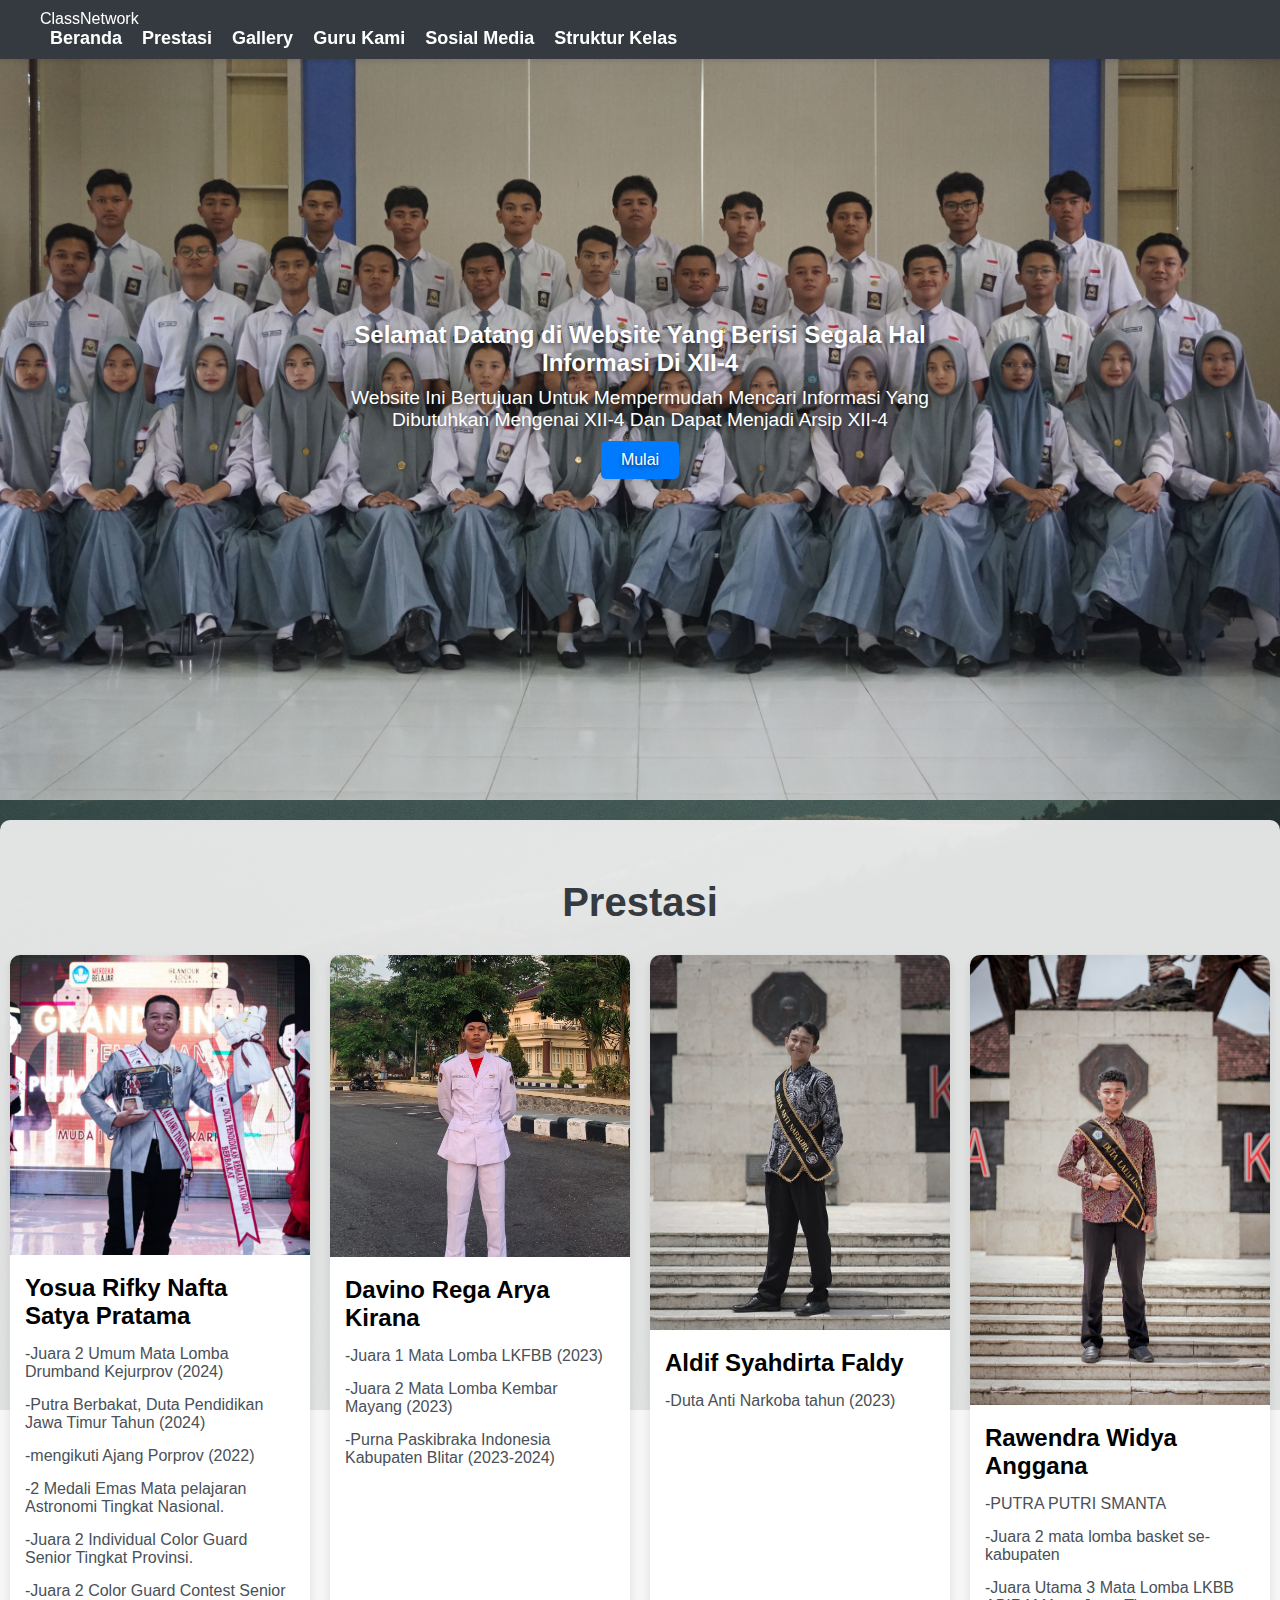
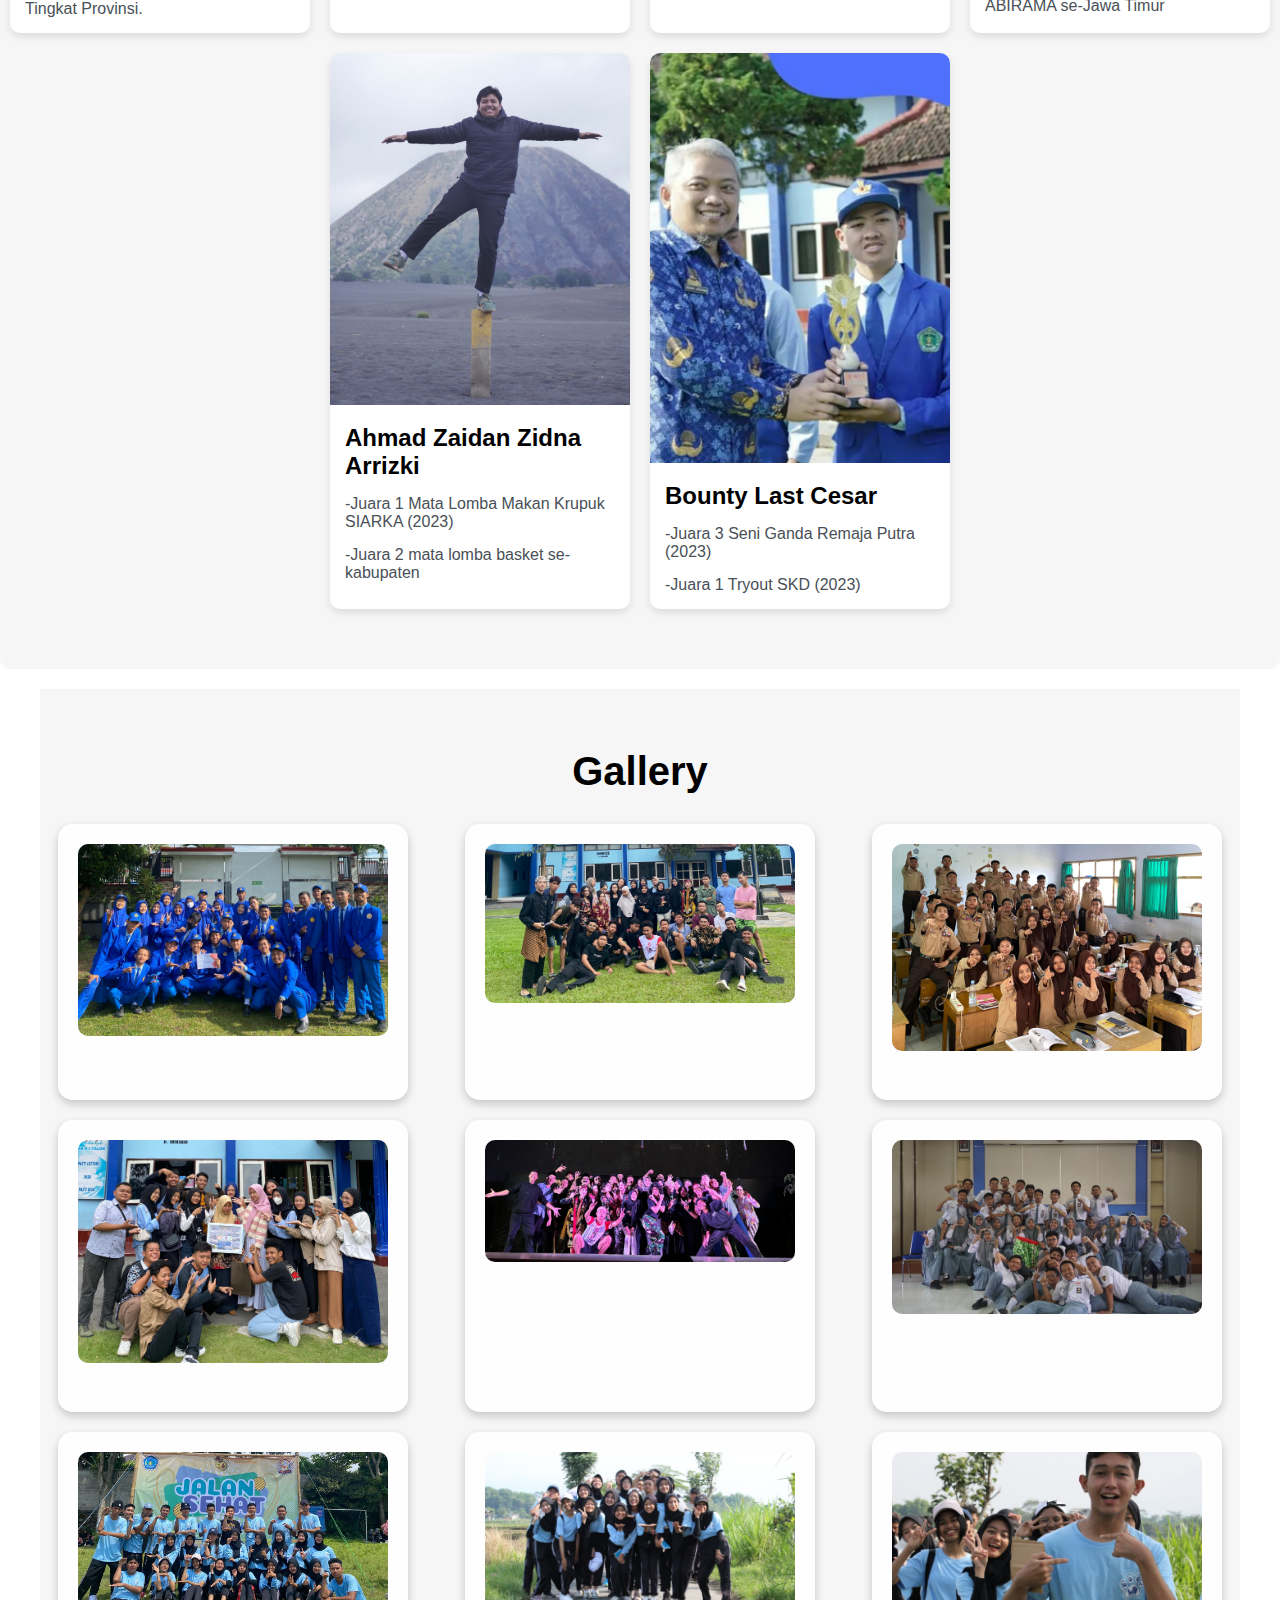
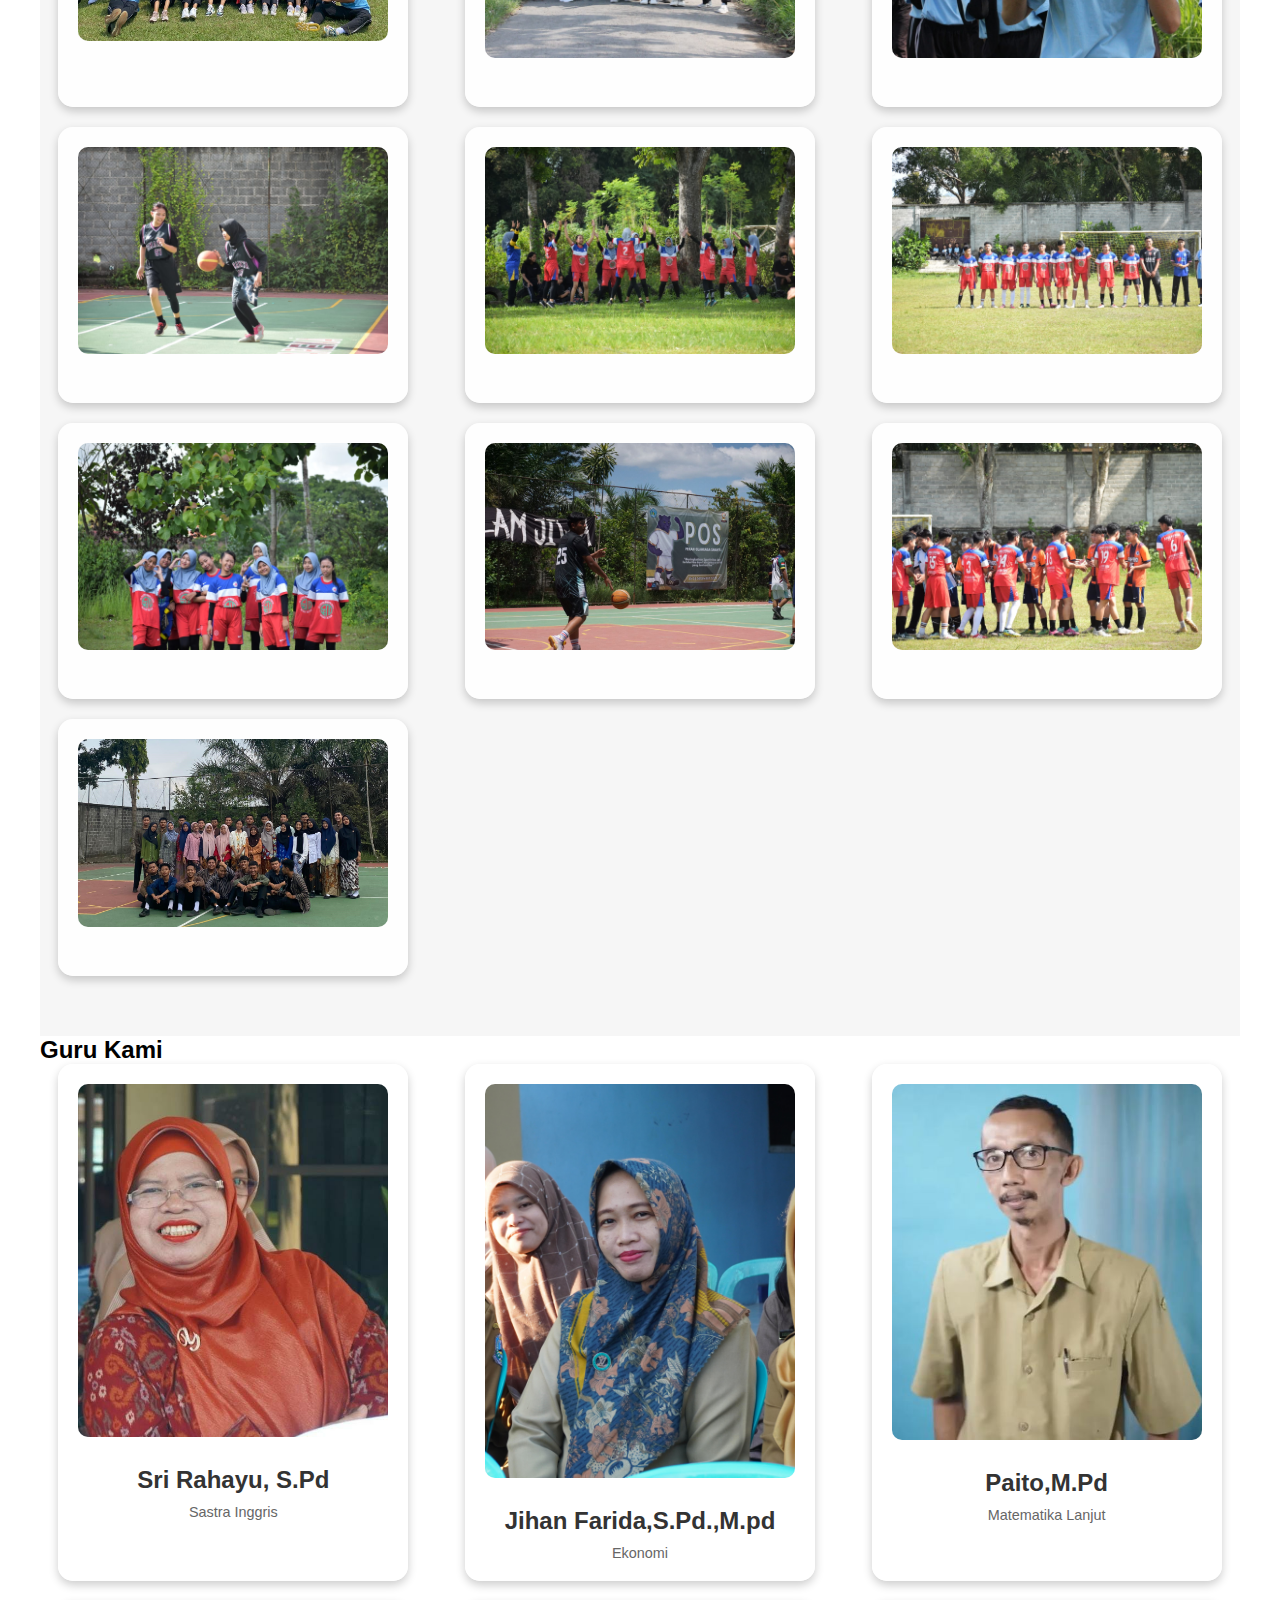
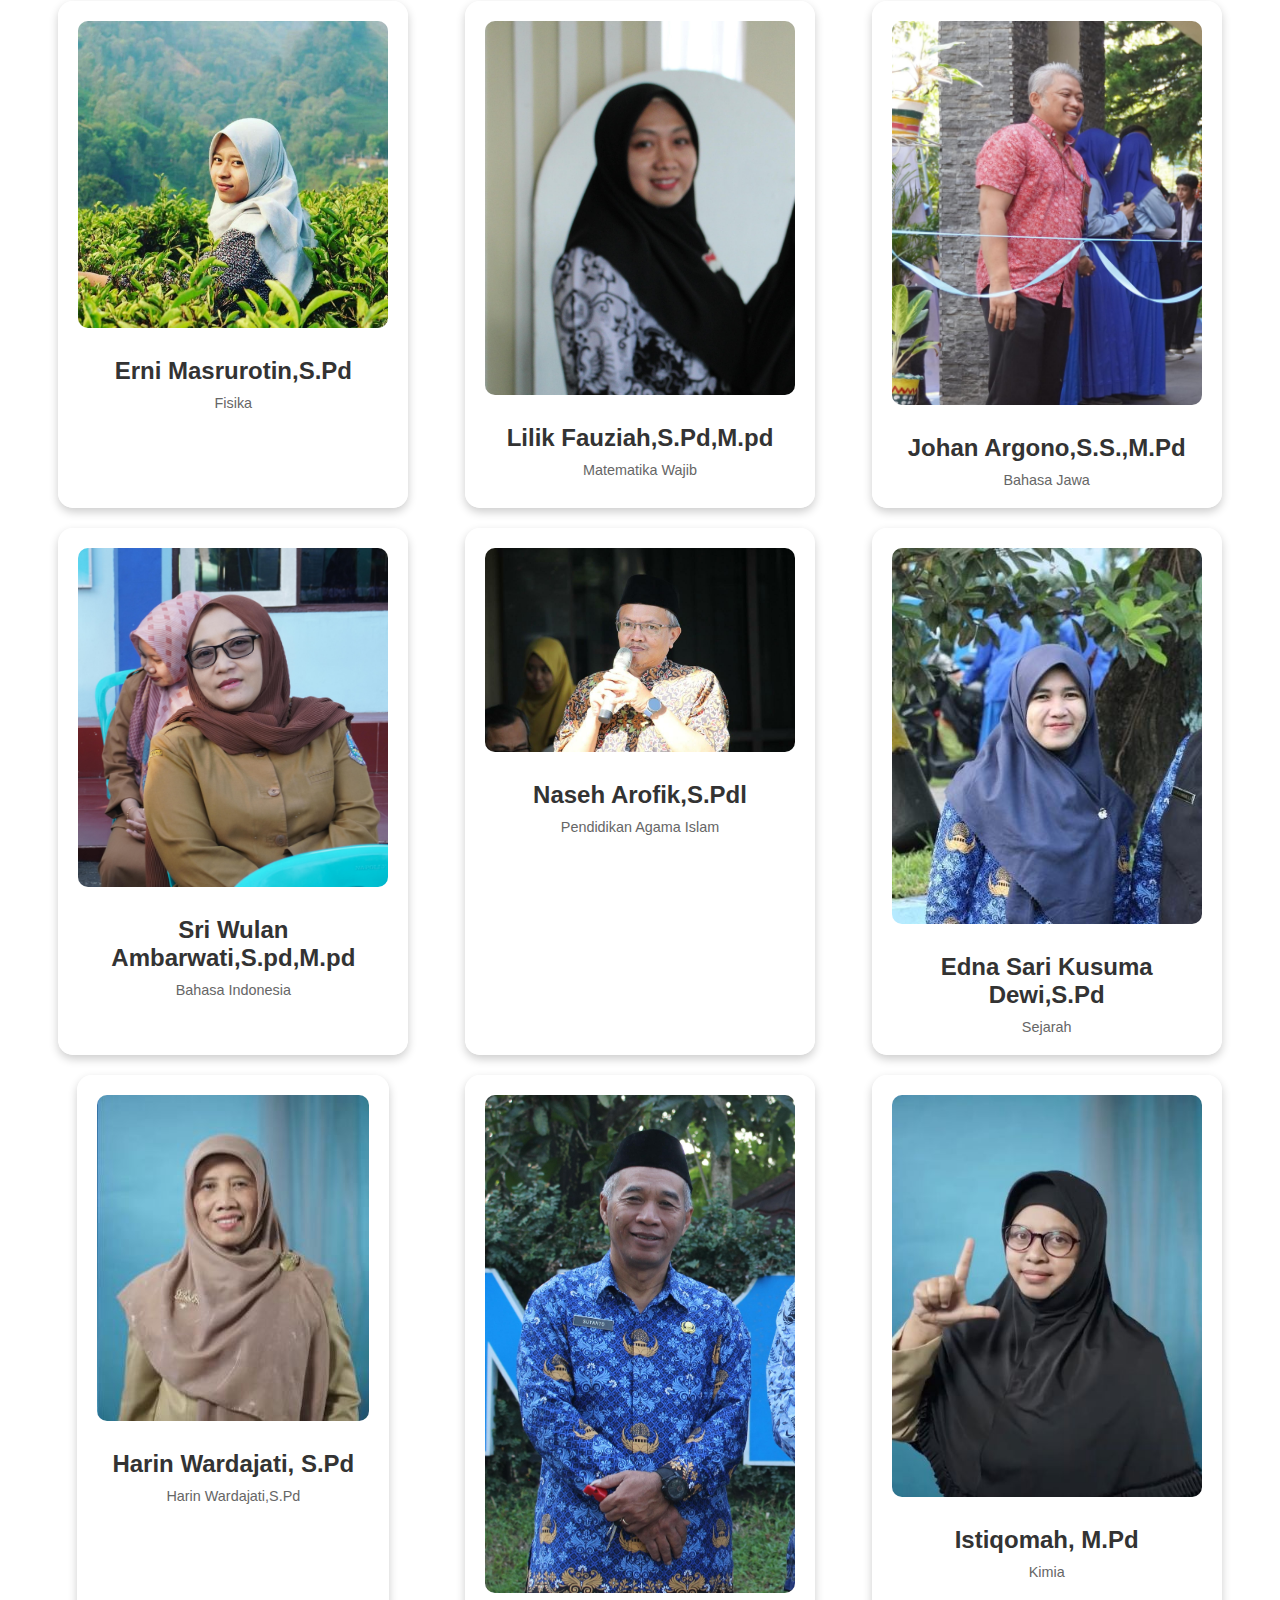
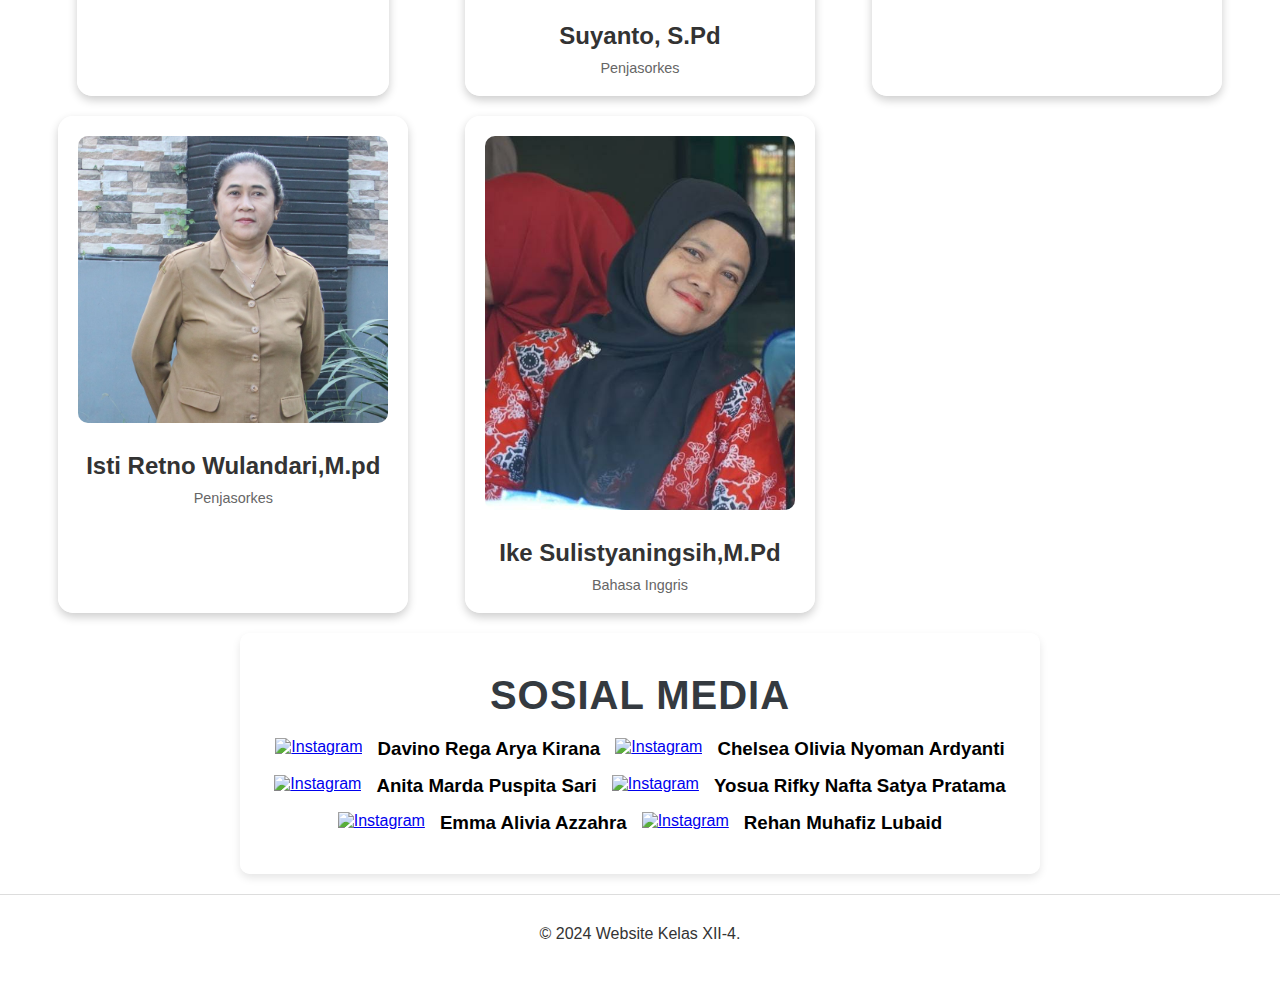
==== commit a2ef82fc: "Add files via upload" ====
--- a/index.html
+++ b/index.html
@@ -264,7 +264,7 @@
     <section id="sosial-media" class="social-media container">
         <h2>Sosial Media</h2>
         <div class="social-icons">
-            <a href="https://www.instagram.com/dra_kiranaaa/" class="social-icon" target="_blank"><img src="assets/icon.png" alt="Instagram"></a> 
+            <a href="https://www.instagram.com/dra_kiranaaa/" class="social-icon" target="_blank"><img src="/assets/mad.jpg" alt="Instagram"></a> 
             <h3>Davino Rega Arya Kirana</h3>
             <a href="https://www.instagram.com/chelseardynt/" class="social-icon" target="_blank"><img src="https://scontent.cdninstagram.com/v/t51.2885-19/453561010_798654605765320_2696338408087403100_n.jpg?stp=cp0_dst-jpg_s110x80&_nc_cat=102&ccb=1-7&_nc_sid=fcb8ef&_nc_ohc=M9rxiZuky_AQ7kNvgGKwPQH&_nc_ht=scontent.cdninstagram.com&oh=00_AYB-AWJaf2jpsI1QiNzWLMN7r6cjyPSjAfxrRgjZW8-NNg&oe=66B550CD" alt="Instagram"></a>
             <h3>Chelsea Olivia Nyoman Ardyanti</h3>
@@ -274,7 +274,7 @@
             <h3>Yosua Rifky Nafta Satya Pratama</h3>
             <a href="https://www.instagram.com/emmaaa_az/" class="social-icon" target="_blank"><img src="https://scontent.fsub8-1.fna.fbcdn.net/v/t1.30497-1/115870214_694925034696967_1870022665148339563_n.jpg?stp=cp0_dst-jpg_p80x80&_nc_cat=1&ccb=1-7&_nc_sid=7565cd&_nc_ohc=-VUPU82GhH4Q7kNvgGd6UQy&_nc_ht=scontent.fsub8-1.fna&oh=00_AYAT-SVdbxlArHp6R-_rMqkwGY4ABDcZ35L0XyVhEzWwdA&oe=66D6F4A2" alt="Instagram"></a>
             <h3>Emma Alivia Azzahra</h3>
-            <a href="https://instagram.com" class="social-icon" target="_blank"><img src="https://img.icons8.com/fluent/48/000000/instagram-new.png" alt="Instagram"></a>
+            <a href="https://www.instagram.com/han.evolution?igsh=dWR5aWdzZnp1Z2Nh" class="social-icon" target="_blank"><img src="https://scontent.cdninstagram.com/v/t51.2885-19/449465626_450580544472674_7290477529016814892_n.jpg?stp=cp0_dst-jpg_s110x80&_nc_cat=102&ccb=1-7&_nc_sid=fcb8ef&_nc_ohc=LFDwG8yTsyMQ7kNvgFd8I8p&_nc_ht=scontent.cdninstagram.com&oh=00_AYC-g2_1pZnCPDyED43sXXBjbWEqD4q-CiXlUP8SzTHJdQ&oe=66B69BEF" alt="Instagram"></a>
             <h3>Rehan Muhafiz Lubaid</h3>
         </div>
     </section>
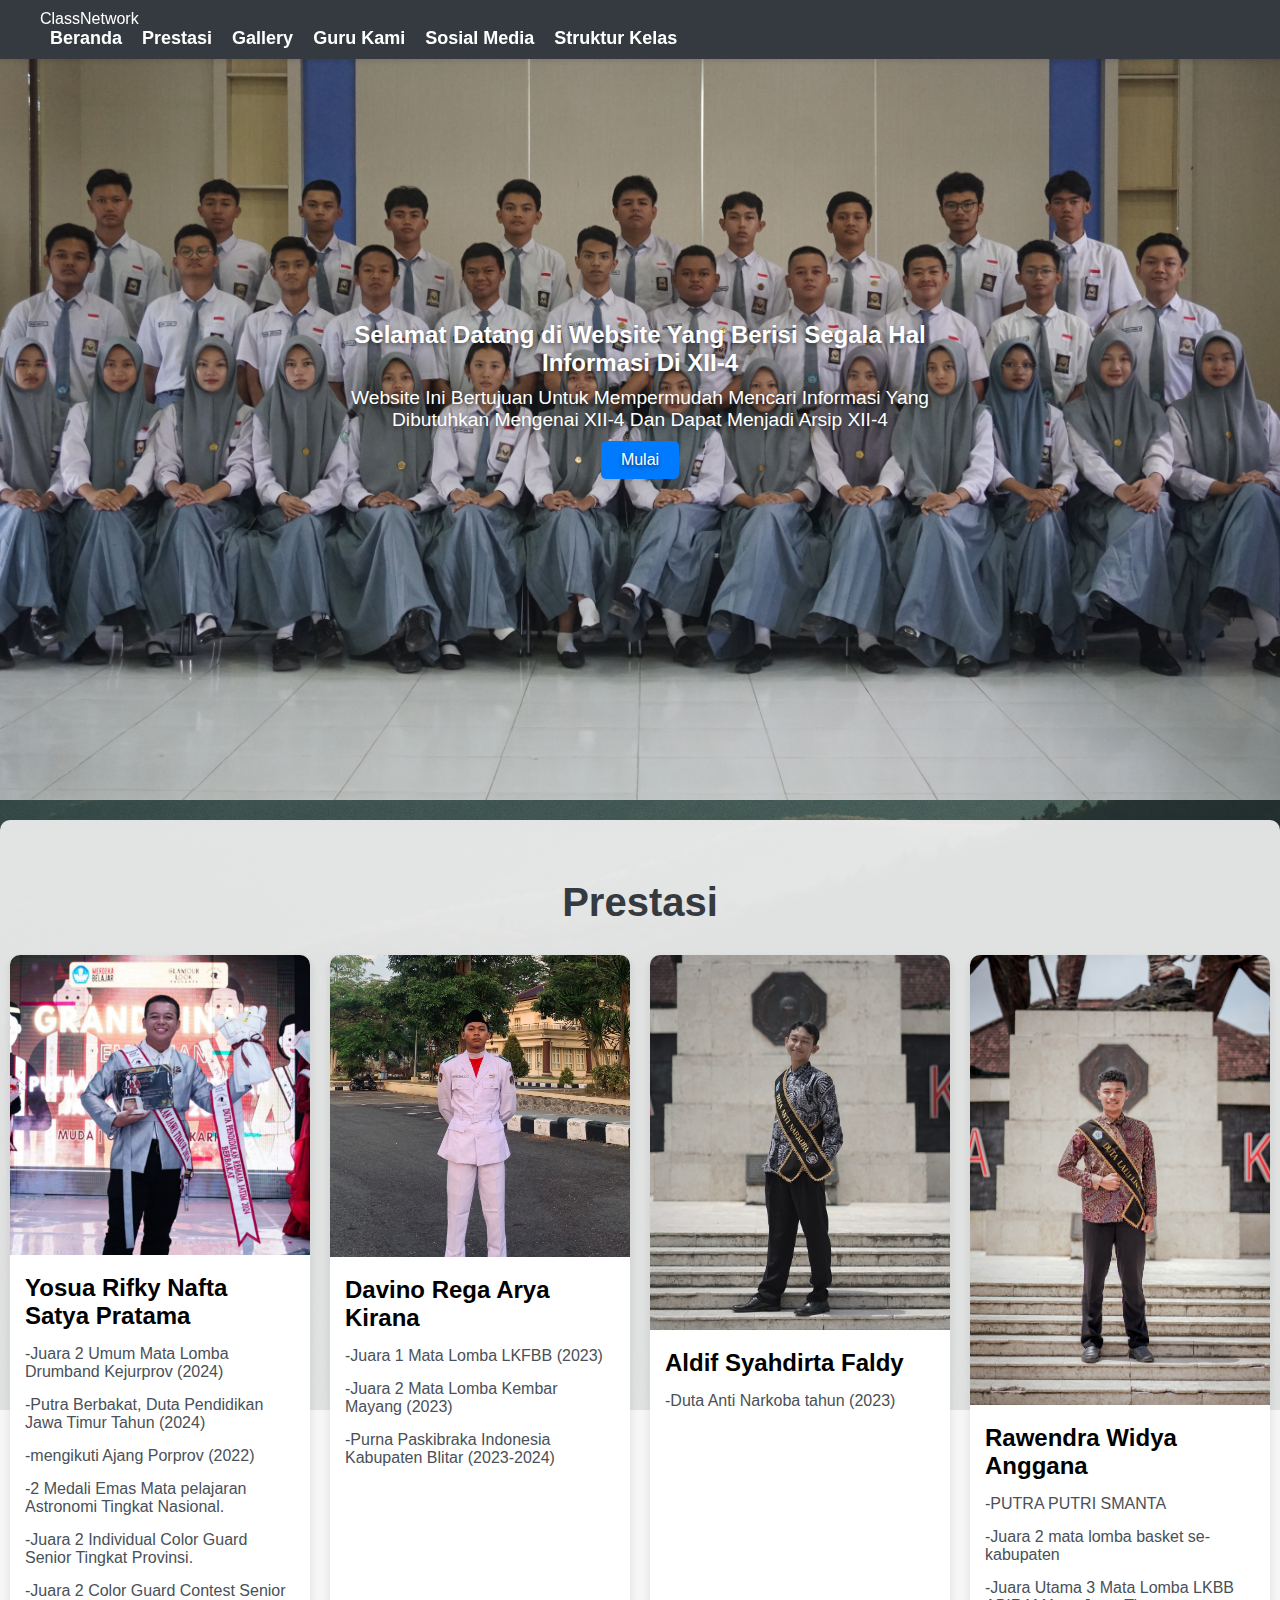
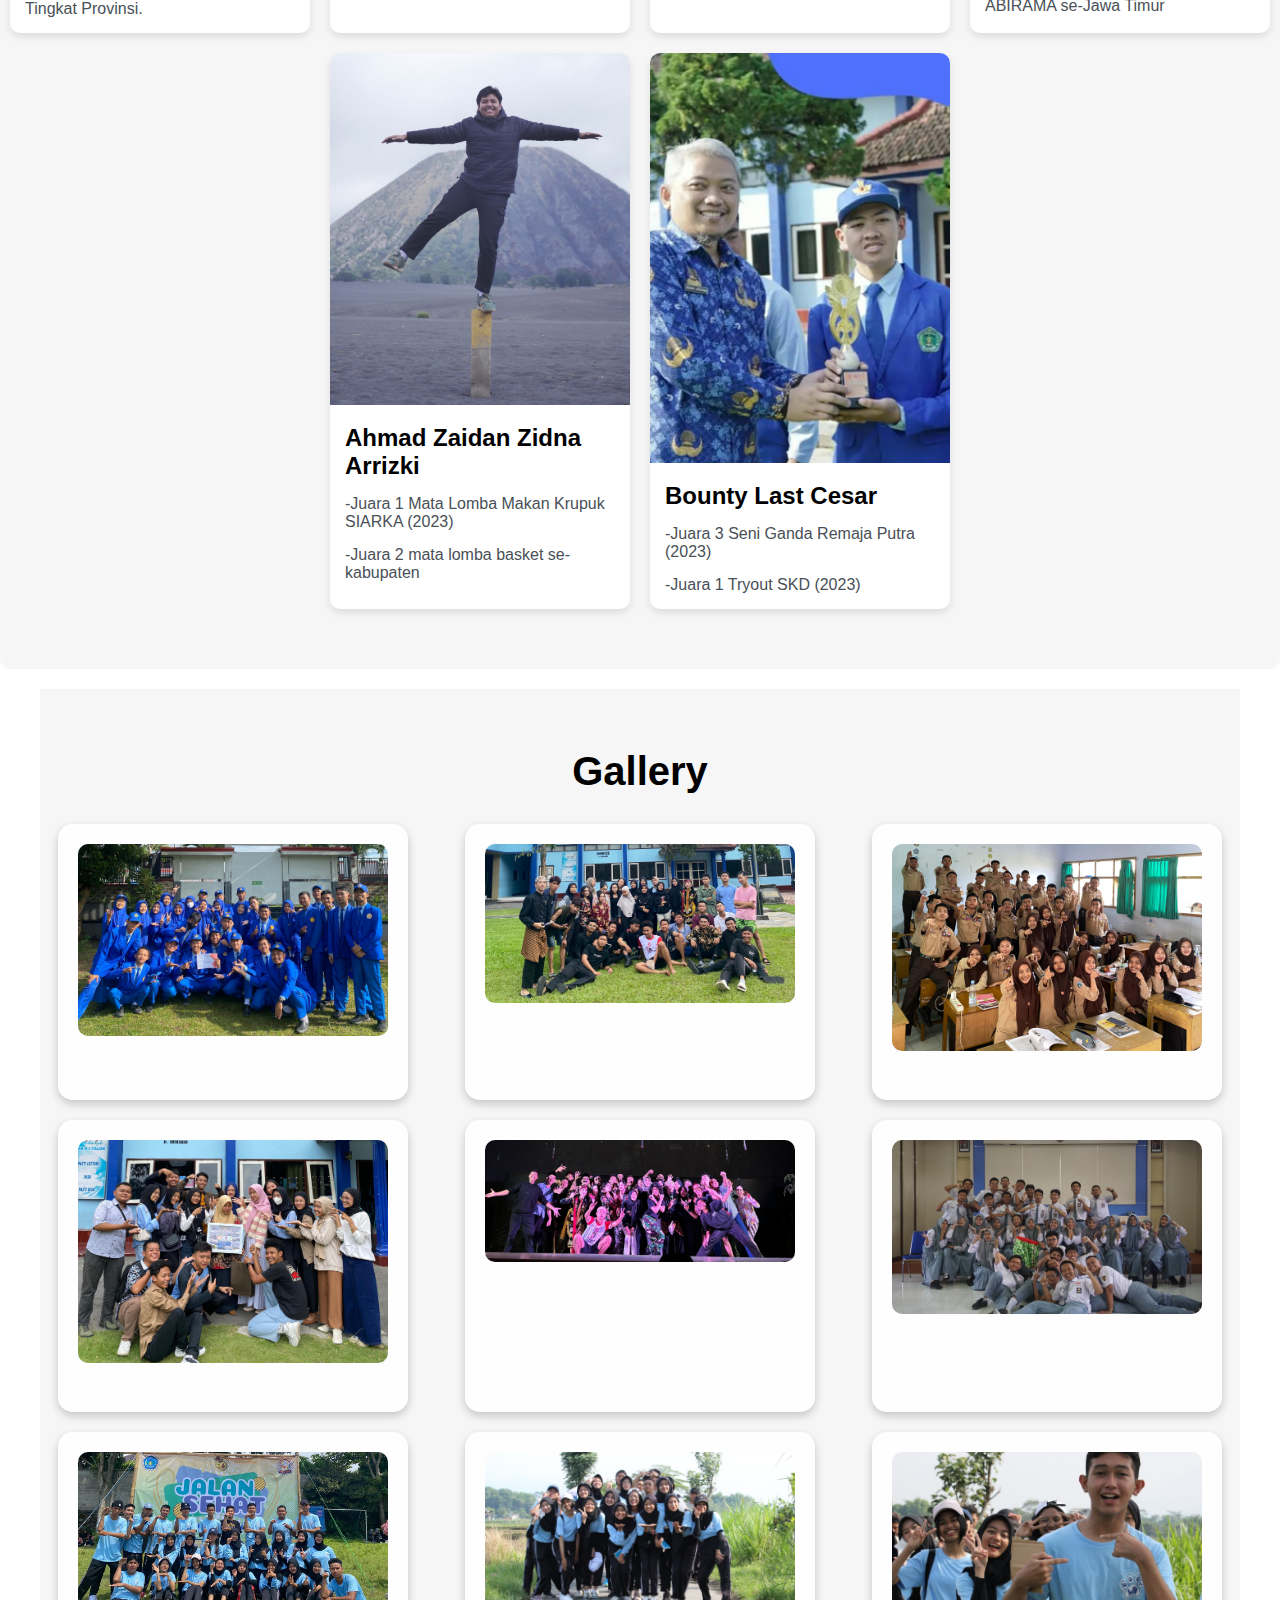
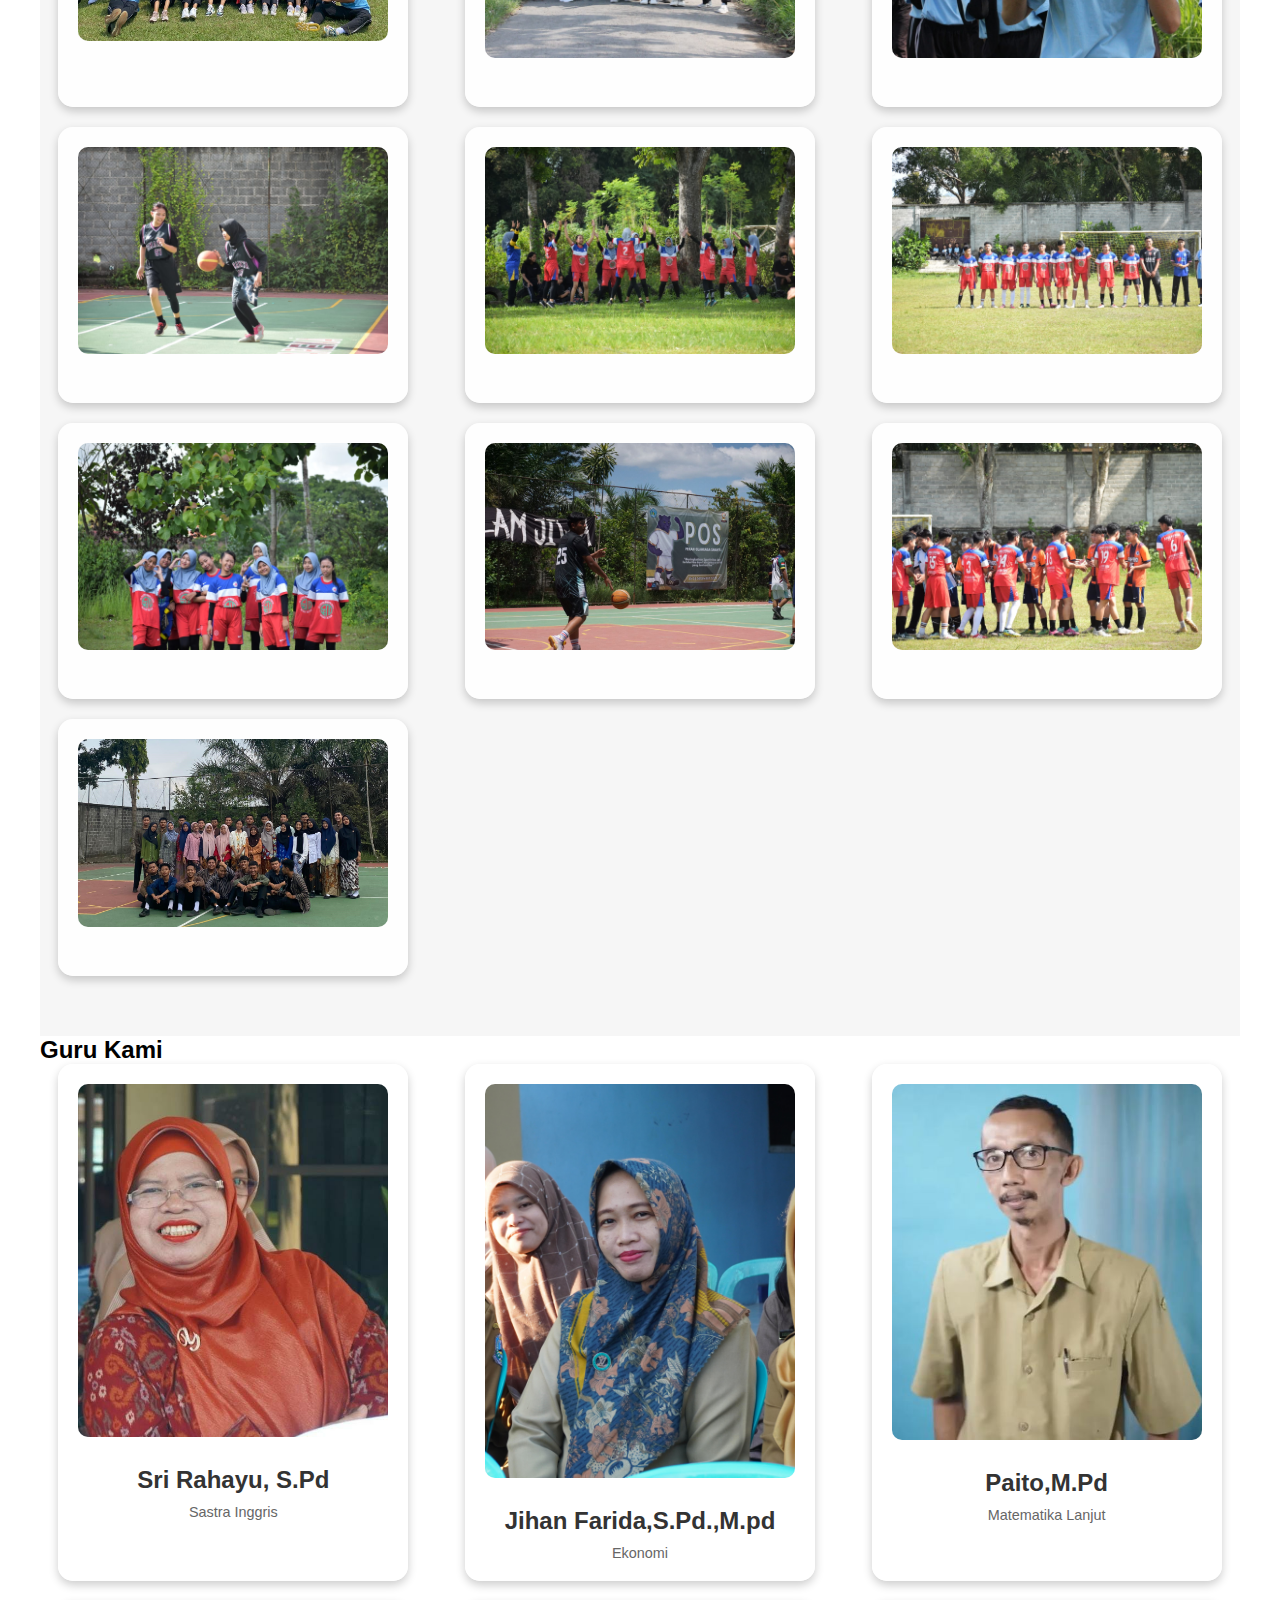
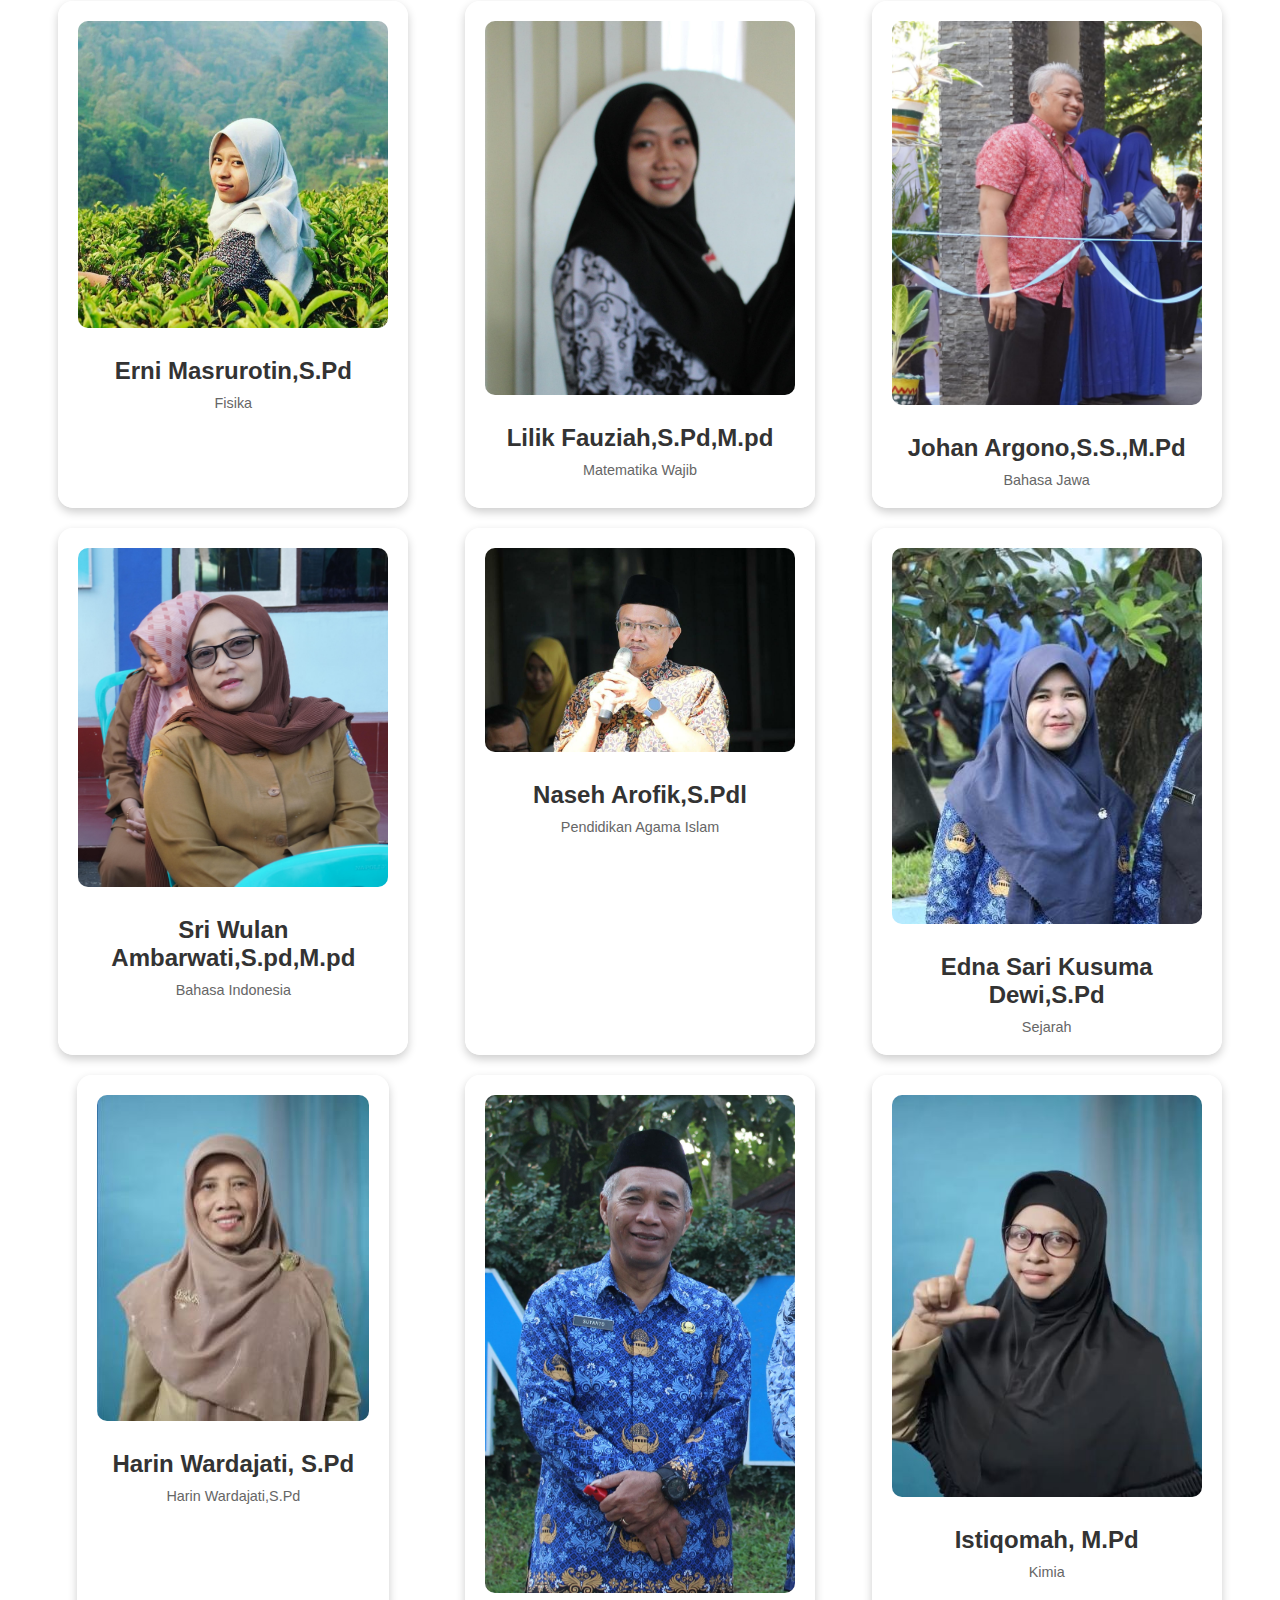
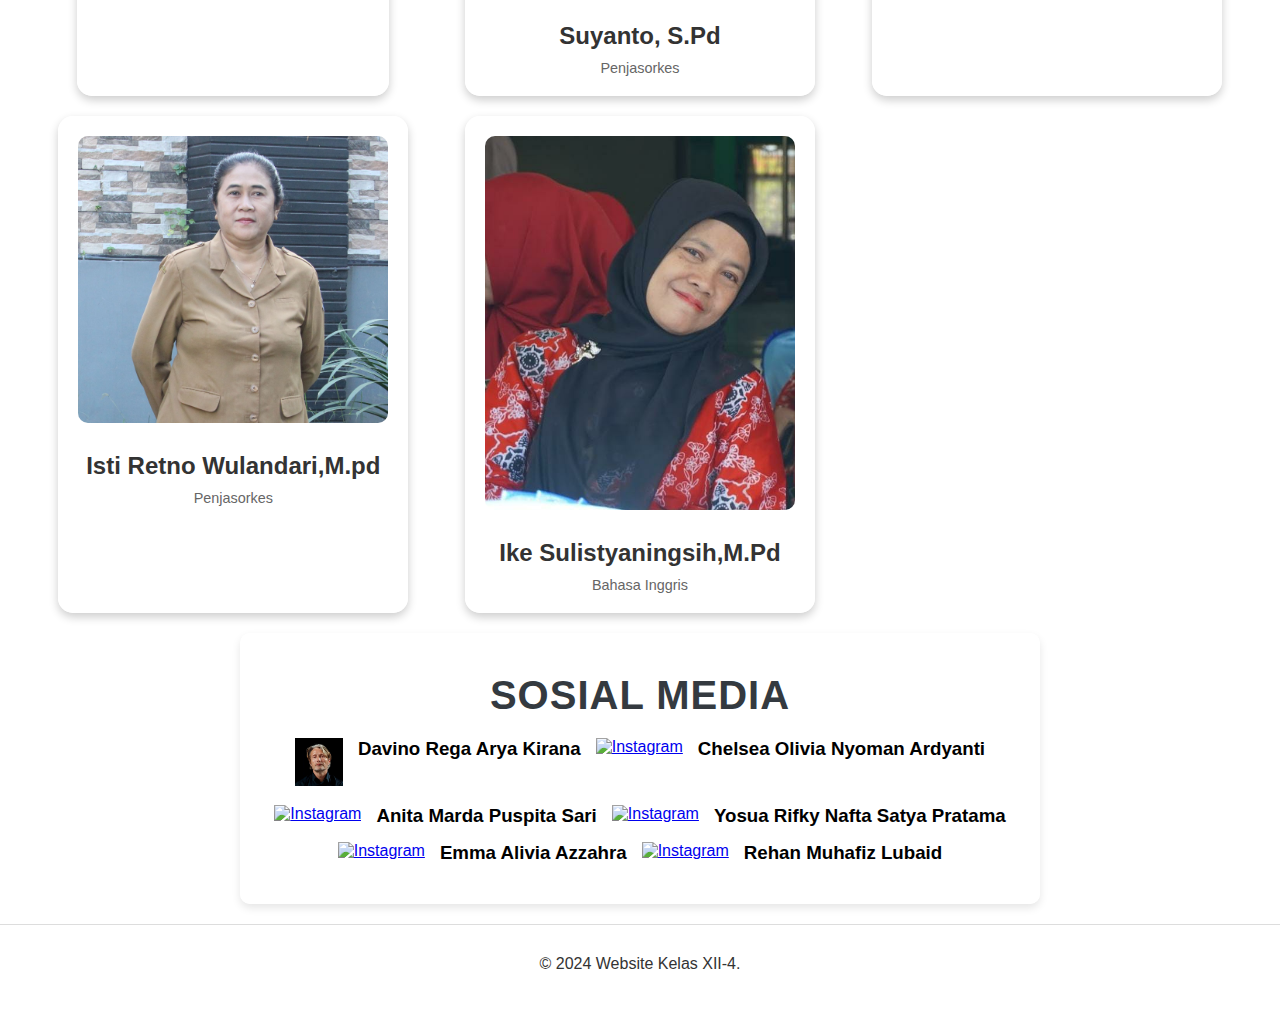
==== commit f0f02626: "Add files via upload" ====
--- a/index.html
+++ b/index.html
@@ -264,7 +264,7 @@
     <section id="sosial-media" class="social-media container">
         <h2>Sosial Media</h2>
         <div class="social-icons">
-            <a href="https://www.instagram.com/dra_kiranaaa/" class="social-icon" target="_blank"><img src="/assets/mad.jpg" alt="Instagram"></a> 
+            <a href="https://www.instagram.com/dra_kiranaaa/" class="social-icon" target="_blank"><img src="/assets/Hannibal.jpeg" alt="Instagram"></a> 
             <h3>Davino Rega Arya Kirana</h3>
             <a href="https://www.instagram.com/chelseardynt/" class="social-icon" target="_blank"><img src="https://scontent.cdninstagram.com/v/t51.2885-19/453561010_798654605765320_2696338408087403100_n.jpg?stp=cp0_dst-jpg_s110x80&_nc_cat=102&ccb=1-7&_nc_sid=fcb8ef&_nc_ohc=M9rxiZuky_AQ7kNvgGKwPQH&_nc_ht=scontent.cdninstagram.com&oh=00_AYB-AWJaf2jpsI1QiNzWLMN7r6cjyPSjAfxrRgjZW8-NNg&oe=66B550CD" alt="Instagram"></a>
             <h3>Chelsea Olivia Nyoman Ardyanti</h3>
